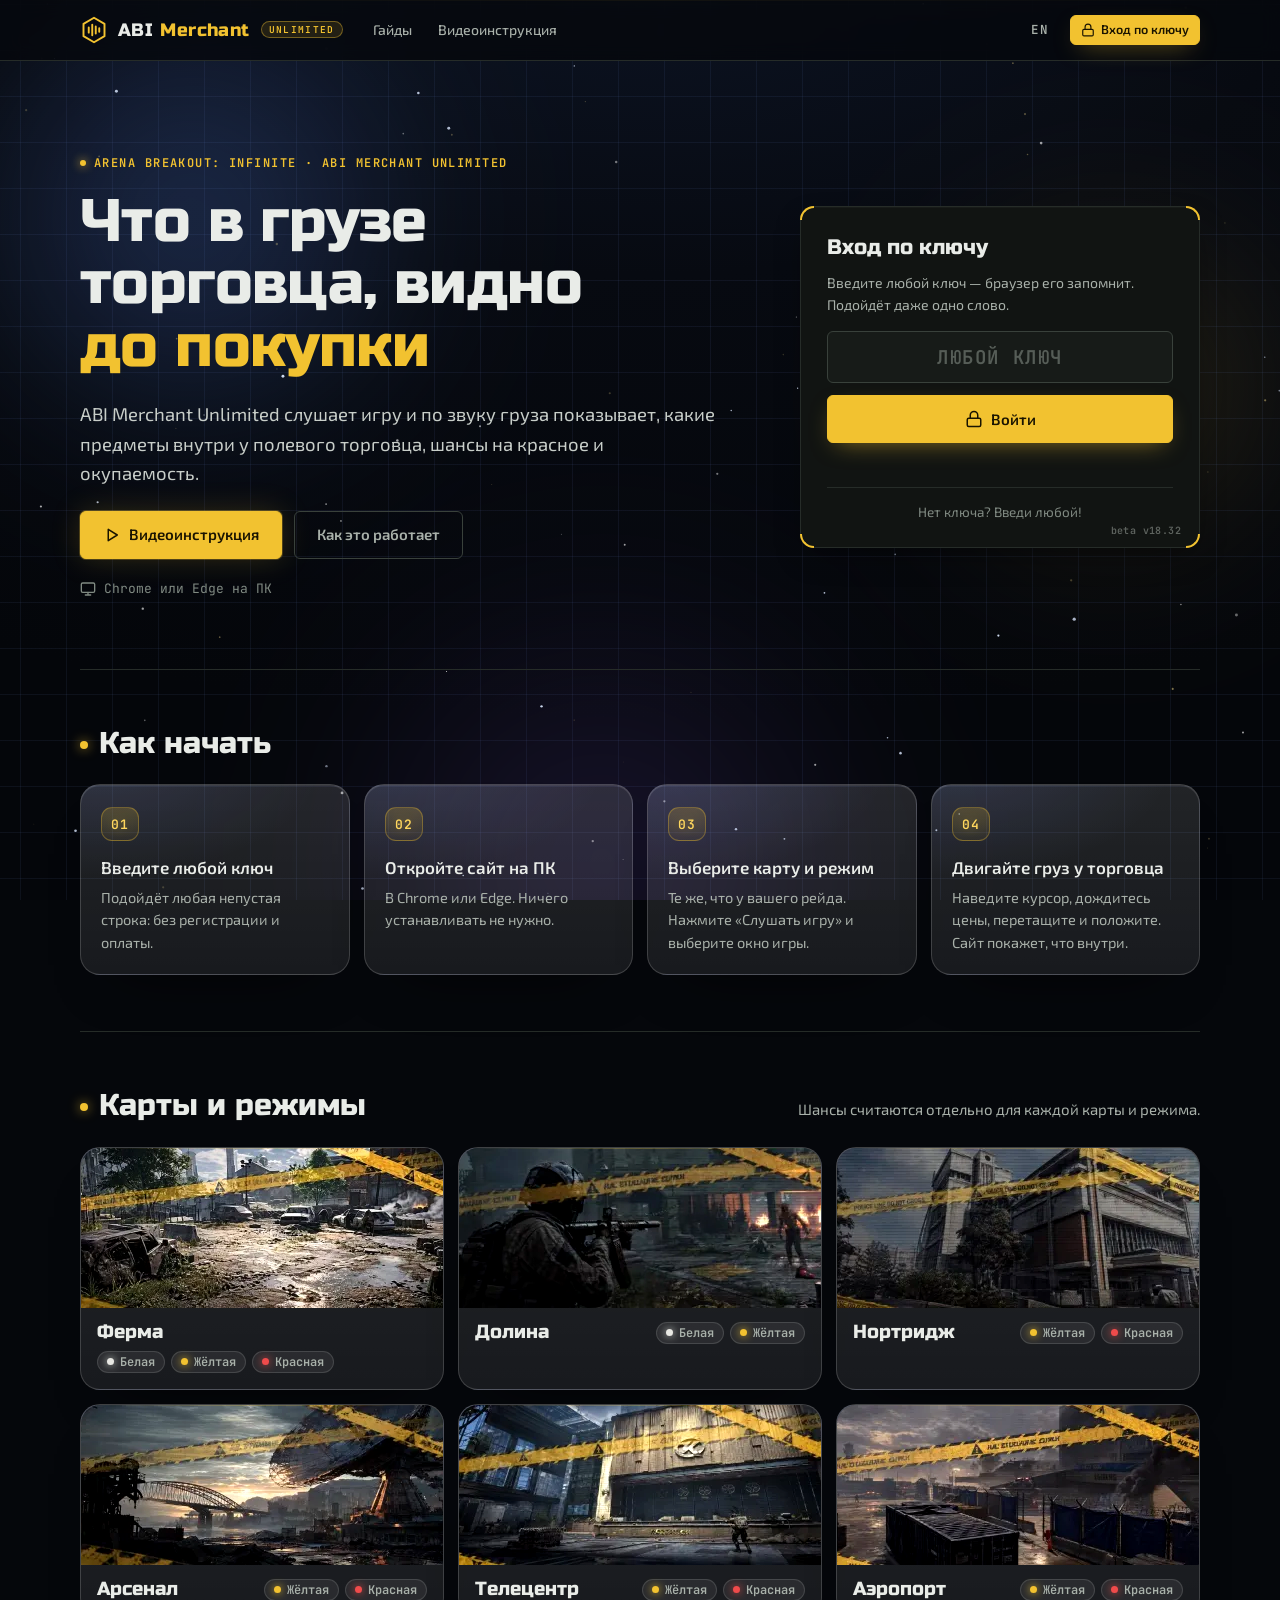
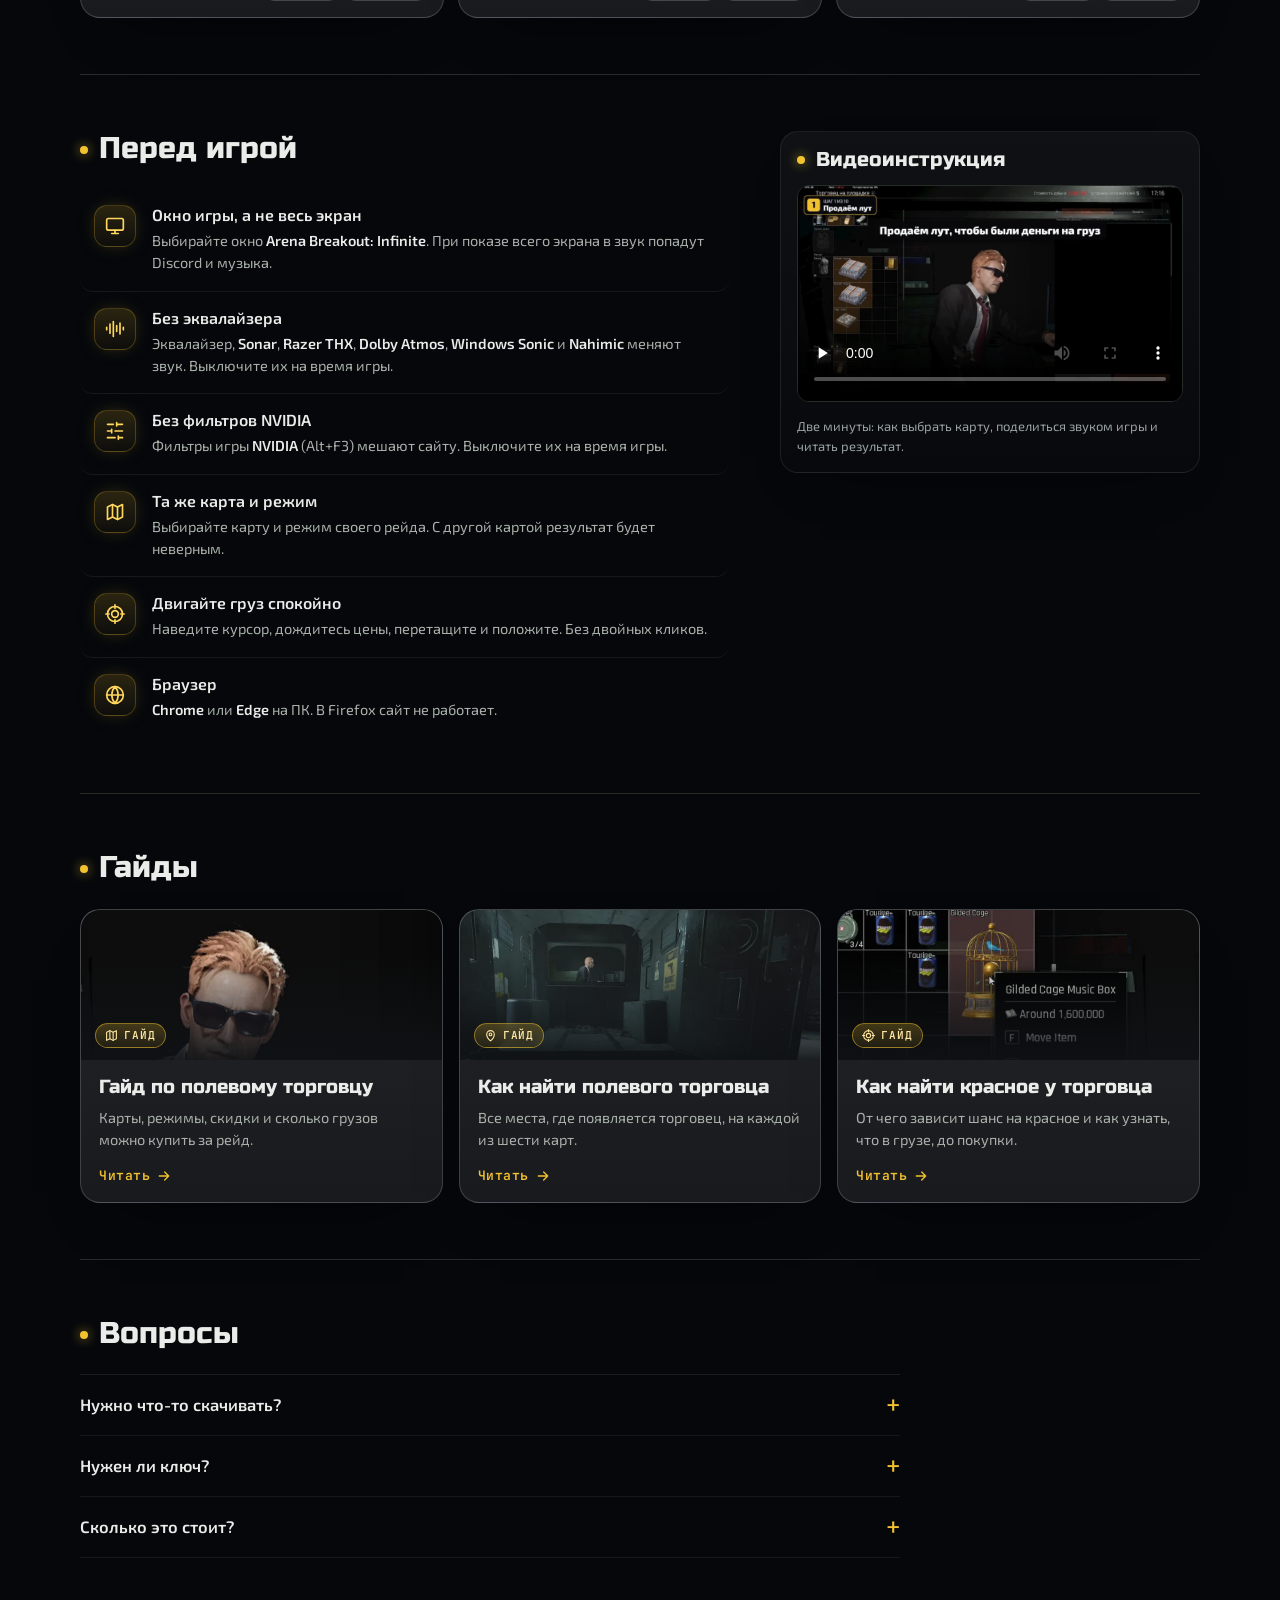
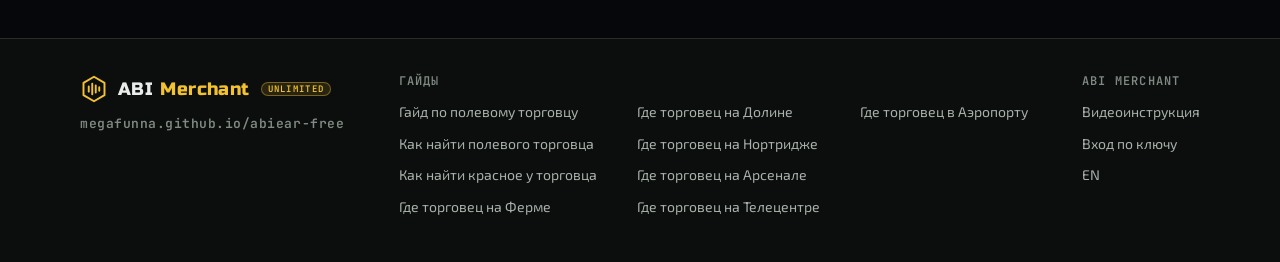
==== gate.html @ 0d766bd3 "v18.32 — превью ссылки для Discord, Телеграма и ВКонтакте Раньше при отправке ссылки мессенджеры пок" ====
<!doctype html>
<html lang="ru" translate="no">
<head>
  <meta charset="utf-8">
  <meta name="viewport" content="width=device-width, initial-scale=1">
  <meta name="robots" content="noindex, nofollow">
  <title data-en="ABI Trader: what's in the Field Merchant cargo | ABI Merchant Unlimited">Торговец ABI: что в грузе Field Merchant | ABI Merchant Unlimited</title>
  <meta name="description" content="ABI Merchant Unlimited слушает игру и по звуку груза показывает, какие предметы внутри у полевого торговца в Arena Breakout: Infinite. Работает в браузере, ключ любой.">
  <meta property="og:type" content="website">
  <meta property="og:site_name" content="ABI Merchant UNLIMITED">
  <meta property="og:locale" content="ru_RU">
  <meta property="og:url" content="https://megafunna.github.io/abiear-free/gate.html">
  <meta property="og:title" content="Торговец ABI: что в грузе Field Merchant | ABI Merchant UNLIMITED">
  <meta property="og:description" content="ABI Merchant UNLIMITED слушает игру и по звуку груза показывает, какие предметы внутри у полевого торговца в Arena Breakout: Infinite. Работает в браузере, ключ любой.">
  <meta property="og:image" content="https://megafunna.github.io/abiear-free/og/og-main.png">
  <meta property="og:image:width" content="1200">
  <meta property="og:image:height" content="630">
  <meta property="og:image:alt" content="Торговец ABI: что в грузе Field Merchant | ABI Merchant UNLIMITED">
  <meta name="twitter:card" content="summary_large_image">
  <meta name="twitter:title" content="Торговец ABI: что в грузе Field Merchant | ABI Merchant UNLIMITED">
  <meta name="twitter:description" content="ABI Merchant UNLIMITED слушает игру и по звуку груза показывает, какие предметы внутри у полевого торговца в Arena Breakout: Infinite. Работает в браузере, ключ любой.">
  <meta name="twitter:image" content="https://megafunna.github.io/abiear-free/og/og-main.png">
  <meta name="theme-color" content="#0b0d0c">
  <link rel="icon" href="data:image/svg+xml,%3Csvg xmlns='http://www.w3.org/2000/svg' viewBox='0 0 32 32'%3E%3Cpath d='M16 2 28 9v14l-12 7-12-7V9z' fill='%230b0d0c' stroke='%23f2c230' stroke-width='2.5'/%3E%3Cpath d='M10 13v6M14 10v12M18 12v8M22 14v4' stroke='%23f2c230' stroke-width='2.5' stroke-linecap='round'/%3E%3C/svg%3E">
  <link rel="stylesheet" href="fonts/fonts.css">
  <link rel="stylesheet" href="css/style.css">
  <link rel="stylesheet" href="css/site.css">
  <link rel="stylesheet" href="css/gate.css">
  <script src="js/lang.js"></script>
</head>
<body class="site s-home space">
<div class="space-bg" aria-hidden="true">
  <span class="space-neb n1"></span><span class="space-neb n2"></span><span class="space-neb n3"></span>
  <span class="space-grid"></span>
  <canvas class="space-stars"></canvas>
</div>
<header class="s-nav"><div class="s-nav-in">
  <a class="brand" href="gate.html"><svg class="brand-mark" viewBox="0 0 32 32" aria-hidden="true"><path d="M16 2 28 9v14l-12 7-12-7V9z" fill="none" stroke="currentColor" stroke-width="2.2" stroke-linejoin="round"/><path d="M10 13v6M14 10v12M18 12v8M22 14v4" stroke="currentColor" stroke-width="2.2" stroke-linecap="round"/></svg><span class="brand-name">ABI <b>Merchant</b> <span class="brand-suffix">Unlimited</span></span></a>
  <nav class="s-links" aria-label="Гайды" data-en-aria-label="Guides">
    <a href="pages/gajd-po-torgovcu.html" data-en="Guides" data-en="Guides">Гайды</a>
    <a href="#" data-guide data-en="Video guide">Видеоинструкция</a>
  </nav>
  <button class="s-lang" type="button" data-lang-switch>EN</button>
  <a class="btn small primary s-signin" href="#signin"><svg class="i" viewBox="0 0 24 24" aria-hidden="true"><rect width="18" height="11" x="3" y="11" rx="2"/><path d="M7 11V7a5 5 0 0 1 10 0v4"/></svg><span data-en="Sign in with key">Вход по ключу</span></a>
</div></header>
<main class="s-main">
<section class="s-hero">
  <div class="s-hero-copy">
    <span class="eyebrow"><span class="dot"></span>Arena Breakout: Infinite · ABI Merchant Unlimited</span>
    <h1 data-en="What's in the merchant cargo — visible before you buy">Что в грузе торговца, видно <em>до покупки</em></h1>
    <p class="s-lead" data-en="ABI Merchant Unlimited listens to the game and, from the cargo sound, shows which items are inside the Field Merchant's bag, red odds and payback.">ABI Merchant Unlimited слушает игру и по звуку груза показывает, какие предметы внутри у полевого торговца, шансы на красное и окупаемость.</p>
    <div class="s-cta">
      <button class="btn primary lg" type="button" data-guide>
        <svg class="i" viewBox="0 0 24 24" aria-hidden="true"><path d="M7 4.5v15l12-7.5z"/></svg>
        <span data-en="Video guide">Видеоинструкция</span>
      </button>
      <a class="btn ghost lg" href="#steps" data-en="How it works">Как это работает</a>
    </div>
    <p class="s-note" data-en="Chrome or Edge on PC"><svg class="i" viewBox="0 0 24 24" aria-hidden="true"><rect x="2" y="3" width="20" height="14" rx="2"/><path d="M8 21h8M12 17v4"/></svg>Chrome или Edge на ПК</p>
  </div>
  <div class="s-key" id="signin">
  <span class="corner tl"></span><span class="corner tr"></span><span class="corner bl"></span><span class="corner br"></span>
  <h2 id="title" data-en="Sign in with key">Вход по ключу</h2>
  <p class="hint" id="lead" data-en="Enter any key — the browser will remember it. Any word works.">Введите любой ключ — браузер его запомнит. Подойдёт даже одно слово.</p>
  <form id="form" autocomplete="off" novalidate>
    <label class="sr-only" for="key" data-en="Key">Ключ</label>
    <input id="key" class="gate-input" name="key" inputmode="text" spellcheck="false" autocapitalize="characters" placeholder="Любой ключ" maxlength="24">
    <button class="btn primary lg wide" id="submit" type="submit"><svg class="i" viewBox="0 0 24 24" aria-hidden="true"><rect width="18" height="11" x="3" y="11" rx="2"/><path d="M7 11V7a5 5 0 0 1 10 0v4"/></svg><span data-en="Sign in">Войти</span></button>
    <p class="gate-msg" id="msg" role="alert" aria-live="assertive"></p>
  </form>
  <div class="s-key-buy" id="buy"><span data-en="No key? Just enter any!">Нет ключа? Введи любой!</span></div>
  <button class="gate-switch" id="logout" type="button" hidden data-en="Use another key">Войти с другим ключом</button>
  <p class="gate-ver" id="ver"></p>
</div>
</section>

<section class="s-sec" aria-labelledby="steps">
  <h2 class="s-h2" id="steps" data-en="Getting started">Как начать</h2>
  <ol class="s-steps"><li><span class="s-num">01</span><h3 data-en="Enter any key">Введите любой ключ</h3><p data-en="Any non-empty string works — no sign-up and no payment.">Подойдёт любая непустая строка: без регистрации и оплаты.</p></li><li><span class="s-num">02</span><h3 data-en="Open the site on a PC">Откройте сайт на ПК</h3><p data-en="In Chrome or Edge. Nothing to install.">В Chrome или Edge. Ничего устанавливать не нужно.</p></li><li><span class="s-num">03</span><h3 data-en="Pick the map and mode">Выберите карту и режим</h3><p data-en="Same as your raid. Press “Listen to the game” and pick the game window.">Те же, что у вашего рейда. Нажмите «Слушать игру» и выберите окно игры.</p></li><li><span class="s-num">04</span><h3 data-en="Drag the merchant's cargo">Двигайте груз у торговца</h3><p data-en="Hover the cursor, wait for the price, drag and drop. The site shows what's inside.">Наведите курсор, дождитесь цены, перетащите и положите. Сайт покажет, что внутри.</p></li></ol>
</section>

<section class="s-sec" aria-labelledby="maps">
  <div class="s-sec-head"><h2 class="s-h2" id="maps" data-en="Maps and modes">Карты и режимы</h2><p data-en="Odds are computed per map and mode.">Шансы считаются отдельно для каждой карты и режима.</p></div>
  <ul class="s-maps"><li><a class="s-map" href="pages/torgovec/farm.html"><img src="img/maps/farm-lockdown-sm.webp" alt="" loading="lazy" width="480" height="160">
      <span class="s-map-body"><span class="s-map-name" data-en="Farm">Ферма</span><ul class="s-modes"><li class="m-white" data-en="White">Белая</li><li class="m-yellow" data-en="Yellow">Жёлтая</li><li class="m-red" data-en="Red">Красная</li></ul></span>
      </a></li><li><a class="s-map" href="pages/torgovec/valley.html"><img src="img/maps/valley-lockdown-sm.webp" alt="" loading="lazy" width="480" height="160">
      <span class="s-map-body"><span class="s-map-name" data-en="Valley">Долина</span><ul class="s-modes"><li class="m-white" data-en="White">Белая</li><li class="m-yellow" data-en="Yellow">Жёлтая</li></ul></span>
      </a></li><li><a class="s-map" href="pages/torgovec/northridge.html"><img src="img/maps/northridge-lockdown-sm.webp" alt="" loading="lazy" width="480" height="160">
      <span class="s-map-body"><span class="s-map-name" data-en="Northridge">Нортридж</span><ul class="s-modes"><li class="m-yellow" data-en="Yellow">Жёлтая</li><li class="m-red" data-en="Red">Красная</li></ul></span>
      </a></li><li><a class="s-map" href="pages/torgovec/armory.html"><img src="img/maps/armory-lockdown-sm.webp" alt="" loading="lazy" width="480" height="160">
      <span class="s-map-body"><span class="s-map-name" data-en="Armory">Арсенал</span><ul class="s-modes"><li class="m-yellow" data-en="Yellow">Жёлтая</li><li class="m-red" data-en="Red">Красная</li></ul></span>
      </a></li><li><a class="s-map" href="pages/torgovec/tvstation.html"><img src="img/maps/tvstation-lockdown-sm.webp" alt="" loading="lazy" width="480" height="160">
      <span class="s-map-body"><span class="s-map-name" data-en="TV Station">Телецентр</span><ul class="s-modes"><li class="m-yellow" data-en="Yellow">Жёлтая</li><li class="m-red" data-en="Red">Красная</li></ul></span>
      </a></li><li><a class="s-map" href="pages/torgovec/airport.html"><img src="img/maps/airport-lockdown-sm.webp" alt="" loading="lazy" width="480" height="160">
      <span class="s-map-body"><span class="s-map-name" data-en="Airport">Аэропорт</span><ul class="s-modes"><li class="m-yellow" data-en="Yellow">Жёлтая</li><li class="m-red" data-en="Red">Красная</li></ul></span>
      </a></li></ul>
</section>

<section class="s-sec s-split">
  <div>
    <h2 class="s-h2" data-en="Before you play">Перед игрой</h2>
    <ul class="s-tips"><li><span class="s-tip-ic"><svg class="i" viewBox="0 0 24 24" aria-hidden="true"><rect x="2" y="3" width="20" height="14" rx="2"/><path d="M8 21h8M12 17v4"/></svg></span><div><h3 data-en="Game window, not the whole screen">Окно игры, а не весь экран</h3><p data-en="Pick the Arena Breakout: Infinite window. Sharing the whole screen pulls Discord and music into the sound.">Выбирайте окно <b>Arena Breakout: Infinite</b>. При показе всего экрана в звук попадут Discord и музыка.</p></div></li><li><span class="s-tip-ic"><svg class="i" viewBox="0 0 24 24" aria-hidden="true"><path d="M2 10v3M6 6v11M10 3v18M14 8v7M18 5v13M22 10v3"/></svg></span><div><h3 data-en="No equalizer">Без эквалайзера</h3><p data-en="An equalizer, Sonar, Razer THX, Dolby Atmos, Windows Sonic or Nahimic changes the sound. Turn them off while playing.">Эквалайзер, <b>Sonar</b>, <b>Razer THX</b>, <b>Dolby Atmos</b>, <b>Windows Sonic</b> и <b>Nahimic</b> меняют звук. Выключите их на время игры.</p></div></li><li><span class="s-tip-ic"><svg class="i" viewBox="0 0 24 24" aria-hidden="true"><path d="M21 4h-7M10 4H3M21 12h-9M8 12H3M21 20h-5M12 20H3M14 2v4M8 10v4M16 18v4"/></svg></span><div><h3 data-en="No NVIDIA filters">Без фильтров NVIDIA</h3><p data-en="In-game NVIDIA filters (Alt+F3) break the recognition. Turn them off while playing.">Фильтры игры <b>NVIDIA</b> (Alt+F3) мешают сайту. Выключите их на время игры.</p></div></li><li><span class="s-tip-ic"><svg class="i" viewBox="0 0 24 24" aria-hidden="true"><path d="M9 3 3 6v15l6-3 6 3 6-3V3l-6 3z"/><path d="M9 3v15M15 6v15"/></svg></span><div><h3 data-en="Same map and mode">Та же карта и режим</h3><p data-en="Pick the map and mode of your raid. A different map gives a wrong result.">Выбирайте карту и режим своего рейда. С другой картой результат будет неверным.</p></div></li><li><span class="s-tip-ic"><svg class="i" viewBox="0 0 24 24" aria-hidden="true"><circle cx="12" cy="12" r="9"/><circle cx="12" cy="12" r="4"/><path d="M12 1v4M12 19v4M1 12h4M19 12h4"/></svg></span><div><h3 data-en="Drag the cargo calmly">Двигайте груз спокойно</h3><p data-en="Hover the cursor, wait for the price, then drag and drop. No double clicks.">Наведите курсор, дождитесь цены, перетащите и положите. Без двойных кликов.</p></div></li><li><span class="s-tip-ic"><svg class="i" viewBox="0 0 24 24" aria-hidden="true"><circle cx="12" cy="12" r="10"/><path d="M2 12h20M12 2a15 15 0 0 1 0 20M12 2a15 15 0 0 0 0 20"/></svg></span><div><h3 data-en="Browser">Браузер</h3><p data-en="Chrome or Edge on a PC. Firefox is not supported."><b>Chrome</b> или <b>Edge</b> на ПК. В Firefox сайт не работает.</p></div></li></ul>
  </div>
  <section class="s-finds" aria-label="Видеоинструкция">
    <h2 class="s-h2" data-en="Video guide">Видеоинструкция</h2>
    <video class="guide-video" controls playsinline preload="none" poster="video/poster-ru.jpg"
           data-src-ru="video/instruction-ru.mp4" data-src-en="video/instruction-en.mp4"></video>
    <p class="s-finds-note" data-en="Two minutes: how to pick the map, share the game sound and read the result.">
      Две минуты: как выбрать карту, поделиться звуком игры и читать результат.</p>
  </section>
</section>

<section class="s-sec" aria-labelledby="guides">
  <h2 class="s-h2" id="guides" data-en="Guides">Гайды</h2>
  <ul class="s-cards"><li><a href="pages/gajd-po-torgovcu.html">
    <span class="s-card-img"><img src="img/site/covers/hub.webp" alt="" loading="lazy" width="960" height="400"><span class="s-card-tag" data-en="Guide"><svg class="i" viewBox="0 0 24 24" aria-hidden="true"><path d="M9 3 3 6v15l6-3 6 3 6-3V3l-6 3z"/><path d="M9 3v15M15 6v15"/></svg>Гайд</span></span>
    <div class="s-card-body"><h3 data-en="Field Merchant guide">Гайд по полевому торговцу</h3><p data-en="Maps, modes, discounts and how many cargos you can buy per raid.">Карты, режимы, скидки и сколько грузов можно купить за рейд.</p><span class="s-card-more" data-en="Read">Читать<svg class="i" viewBox="0 0 24 24" aria-hidden="true"><path d="M5 12h14M13 6l6 6-6 6"/></svg></span></div>
  </a></li><li><a href="pages/kak-najti-torgovca.html">
    <span class="s-card-img"><img src="img/site/covers/find.webp" alt="" loading="lazy" width="960" height="400"><span class="s-card-tag" data-en="Guide"><svg class="i" viewBox="0 0 24 24" aria-hidden="true"><path d="M12 22s7-6.2 7-12a7 7 0 0 0-14 0c0 5.8 7 12 7 12z"/><circle cx="12" cy="10" r="2.5"/></svg>Гайд</span></span>
    <div class="s-card-body"><h3 data-en="How to find the Field Merchant">Как найти полевого торговца</h3><p data-en="Every spawn spot of the merchant on all six maps.">Все места, где появляется торговец, на каждой из шести карт.</p><span class="s-card-more" data-en="Read">Читать<svg class="i" viewBox="0 0 24 24" aria-hidden="true"><path d="M5 12h14M13 6l6 6-6 6"/></svg></span></div>
  </a></li><li><a href="pages/krasnoe-u-torgovca.html">
    <span class="s-card-img"><img src="img/site/covers/red.webp" alt="" loading="lazy" width="960" height="400"><span class="s-card-tag" data-en="Guide"><svg class="i" viewBox="0 0 24 24" aria-hidden="true"><circle cx="12" cy="12" r="9"/><circle cx="12" cy="12" r="4"/><path d="M12 1v4M12 19v4M1 12h4M19 12h4"/></svg>Гайд</span></span>
    <div class="s-card-body"><h3 data-en="How to get red items from the merchant">Как найти красное у торговца</h3><p data-en="What drives the red chance and how to know what's inside before buying.">От чего зависит шанс на красное и как узнать, что в грузе, до покупки.</p><span class="s-card-more" data-en="Read">Читать<svg class="i" viewBox="0 0 24 24" aria-hidden="true"><path d="M5 12h14M13 6l6 6-6 6"/></svg></span></div>
  </a></li></ul>
</section>

<section class="s-sec" aria-labelledby="faq">
  <h2 class="s-h2" id="faq" data-en="FAQ">Вопросы</h2>
  <div class="s-faq"><details><summary data-en="Anything to download?">Нужно что-то скачивать?</summary><p data-en="No. It runs in Chrome or Edge on a PC. Firefox is not supported.">Нет. Сайт работает в браузере Chrome или Edge на ПК. В Firefox не работает.</p></details><details><summary data-en="Do I need a key?">Нужен ли ключ?</summary><p data-en="No. Any non-empty string works — type anything and sign in.">Нет. Подойдёт любая непустая строка — введите что угодно и работайте.</p></details><details><summary data-en="How much does it cost?">Сколько это стоит?</summary><p data-en="Nothing. Everything is computed in your browser — no server, no payment.">Нисколько. Всё считается в вашем браузере: без сервера и без оплаты.</p></details></div>
</section>
</main>
<footer class="s-foot"><div class="s-foot-in">
  <div class="s-foot-brand"><a class="brand" href="gate.html"><svg class="brand-mark" viewBox="0 0 32 32" aria-hidden="true"><path d="M16 2 28 9v14l-12 7-12-7V9z" fill="none" stroke="currentColor" stroke-width="2.2" stroke-linejoin="round"/><path d="M10 13v6M14 10v12M18 12v8M22 14v4" stroke="currentColor" stroke-width="2.2" stroke-linecap="round"/></svg><span class="brand-name">ABI <b>Merchant</b> <span class="brand-suffix">Unlimited</span></span></a><p class="s-foot-domain">megafunna.github.io/abiear-free</p></div>
  <nav class="s-foot-col" aria-label="Гайды"><h2 data-en="Guides">Гайды</h2><div class="s-foot-guides"><a href="pages/gajd-po-torgovcu.html" data-en="Field Merchant guide">Гайд по полевому торговцу</a><a href="pages/kak-najti-torgovca.html" data-en="How to find the Field Merchant">Как найти полевого торговца</a><a href="pages/krasnoe-u-torgovca.html" data-en="How to get red items from the merchant">Как найти красное у торговца</a><a href="pages/torgovec/farm.html" data-en="Field Merchant on Farm">Где торговец на Ферме</a><a href="pages/torgovec/valley.html" data-en="Field Merchant on Valley">Где торговец на Долине</a><a href="pages/torgovec/northridge.html" data-en="Field Merchant on Northridge">Где торговец на Нортридже</a><a href="pages/torgovec/armory.html" data-en="Field Merchant on Armory">Где торговец на Арсенале</a><a href="pages/torgovec/tvstation.html" data-en="Field Merchant at TV Station">Где торговец на Телецентре</a><a href="pages/torgovec/airport.html" data-en="Field Merchant at Airport">Где торговец в Аэропорту</a></div></nav>
  <nav class="s-foot-col" aria-label="ABI Merchant Unlimited"><h2>ABI Merchant</h2>
    <a href="#" data-guide data-en="Video guide">Видеоинструкция</a>
    <a href="#signin" data-en="Sign in with key">Вход по ключу</a>
    <a href="#" data-lang-switch>English</a>
  </nav>
</div></footer>
<script src="js/static-data.js"></script>
  <script src="js/static-boot.js"></script>
  <script src="js/gate-app.js"></script>
<script src="js/guide.js"></script>
<script>
  // космический фон: звёзды на канвасе. Тихий режим — если в системе включено
  // «уменьшить движение», рисуем один статичный кадр и не крутим анимацию.
  (() => {
    const cv = document.querySelector(".space-stars");
    if (!cv) return;
    const ctx = cv.getContext("2d");
    const reduce = matchMedia("(prefers-reduced-motion: reduce)").matches;
    const DPR = Math.min(devicePixelRatio || 1, 2);
    let w = 0, h = 0, stars = [], raf = 0;

    function resize() {
      w = cv.clientWidth; h = cv.clientHeight;
      cv.width = Math.round(w * DPR); cv.height = Math.round(h * DPR);
      ctx.setTransform(DPR, 0, 0, DPR, 0, 0);
      const n = Math.min(150, Math.round((w * h) / 11000));
      stars = Array.from({ length: n }, () => ({
        x: Math.random() * w,
        y: Math.random() * h,
        z: 0.25 + Math.random() * 0.75,          // глубина: размер, яркость и скорость
        r: 0.4 + Math.random() * 1.1,
        p: Math.random() * 6.283,                // фаза мерцания
        s: 0.3 + Math.random() * 0.9             // своя скорость мерцания
      }));
      if (reduce) draw(0);
    }

    function draw(t) {
      ctx.clearRect(0, 0, w, h);
      for (const st of stars) {
        const y = reduce ? st.y : (st.y + t * 0.004 * st.z) % (h + 4);
        const a = reduce ? 0.7 * st.z
                         : (0.35 + 0.65 * Math.abs(Math.sin(t * 0.0009 * st.s + st.p))) * st.z;
        ctx.globalAlpha = Math.min(1, a);
        ctx.fillStyle = st.z > 0.78 ? "#dbe8ff" : (st.z > 0.55 ? "#ffffff" : "#f2d98a");
        ctx.beginPath();
        ctx.arc(st.x, y, st.r * (0.6 + st.z * 0.6), 0, 6.2832);
        ctx.fill();
      }
      ctx.globalAlpha = 1;
    }

    function loop(t) { draw(t); raf = requestAnimationFrame(loop); }
    function start() { if (!raf && !reduce) raf = requestAnimationFrame(loop); }
    function stop() { if (raf) { cancelAnimationFrame(raf); raf = 0; } }

    addEventListener("resize", resize, { passive: true });
    addEventListener("orientationchange", resize);
    document.addEventListener("visibilitychange", () => (document.hidden ? stop() : start()));

    resize();
    start();
  })();
</script>
<script>
  // язык ролика в блоке видеоинструкции
  (() => {
    const v = document.querySelector(".guide-video");
    if (!v) return;
    const en = document.documentElement.lang === "en";
    v.src = en ? v.dataset.srcEn : v.dataset.srcRu;
    v.poster = "video/poster-" + (en ? "en" : "ru") + ".jpg";
  })();
</script>
</body>
</html>
---- fonts/fonts.css ----
/* cyrillic-ext */
@font-face {
  font-family: 'Exo 2';
  font-style: normal;
  font-weight: 400;
  font-display: swap;
  src: url(exo-2-400-cyrillic-ext.woff2) format('woff2');
  unicode-range: U+0460-052F, U+1C80-1C8A, U+20B4, U+2DE0-2DFF, U+A640-A69F, U+FE2E-FE2F;
}
/* cyrillic */
@font-face {
  font-family: 'Exo 2';
  font-style: normal;
  font-weight: 400;
  font-display: swap;
  src: url(exo-2-400-cyrillic.woff2) format('woff2');
  unicode-range: U+0301, U+0400-045F, U+0490-0491, U+04B0-04B1, U+2116;
}
/* vietnamese */
@font-face {
  font-family: 'Exo 2';
  font-style: normal;
  font-weight: 400;
  font-display: swap;
  src: url(exo-2-400-vietnamese.woff2) format('woff2');
  unicode-range: U+0102-0103, U+0110-0111, U+0128-0129, U+0168-0169, U+01A0-01A1, U+01AF-01B0, U+0300-0301, U+0303-0304, U+0308-0309, U+0323, U+0329, U+1EA0-1EF9, U+20AB;
}
/* latin-ext */
@font-face {
  font-family: 'Exo 2';
  font-style: normal;
  font-weight: 400;
  font-display: swap;
  src: url(exo-2-400-latin-ext.woff2) format('woff2');
  unicode-range: U+0100-02BA, U+02BD-02C5, U+02C7-02CC, U+02CE-02D7, U+02DD-02FF, U+0304, U+0308, U+0329, U+1D00-1DBF, U+1E00-1E9F, U+1EF2-1EFF, U+2020, U+20A0-20AB, U+20AD-20C4, U+2113, U+2C60-2C7F, U+A720-A7FF;
}
/* latin */
@font-face {
  font-family: 'Exo 2';
  font-style: normal;
  font-weight: 400;
  font-display: swap;
  src: url(exo-2-400-latin.woff2) format('woff2');
  unicode-range: U+0000-00FF, U+0131, U+0152-0153, U+02BB-02BC, U+02C6, U+02DA, U+02DC, U+0304, U+0308, U+0329, U+2000-206F, U+20AC, U+2122, U+2191, U+2193, U+2212, U+2215, U+FEFF, U+FFFD;
}
/* cyrillic-ext */
@font-face {
  font-family: 'Exo 2';
  font-style: normal;
  font-weight: 500;
  font-display: swap;
  src: url(exo-2-400-cyrillic-ext.woff2) format('woff2');
  unicode-range: U+0460-052F, U+1C80-1C8A, U+20B4, U+2DE0-2DFF, U+A640-A69F, U+FE2E-FE2F;
}
/* cyrillic */
@font-face {
  font-family: 'Exo 2';
  font-style: normal;
  font-weight: 500;
  font-display: swap;
  src: url(exo-2-400-cyrillic.woff2) format('woff2');
  unicode-range: U+0301, U+0400-045F, U+0490-0491, U+04B0-04B1, U+2116;
}
/* vietnamese */
@font-face {
  font-family: 'Exo 2';
  font-style: normal;
  font-weight: 500;
  font-display: swap;
  src: url(exo-2-400-vietnamese.woff2) format('woff2');
  unicode-range: U+0102-0103, U+0110-0111, U+0128-0129, U+0168-0169, U+01A0-01A1, U+01AF-01B0, U+0300-0301, U+0303-0304, U+0308-0309, U+0323, U+0329, U+1EA0-1EF9, U+20AB;
}
/* latin-ext */
@font-face {
  font-family: 'Exo 2';
  font-style: normal;
  font-weight: 500;
  font-display: swap;
  src: url(exo-2-400-latin-ext.woff2) format('woff2');
  unicode-range: U+0100-02BA, U+02BD-02C5, U+02C7-02CC, U+02CE-02D7, U+02DD-02FF, U+0304, U+0308, U+0329, U+1D00-1DBF, U+1E00-1E9F, U+1EF2-1EFF, U+2020, U+20A0-20AB, U+20AD-20C4, U+2113, U+2C60-2C7F, U+A720-A7FF;
}
/* latin */
@font-face {
  font-family: 'Exo 2';
  font-style: normal;
  font-weight: 500;
  font-display: swap;
  src: url(exo-2-400-latin.woff2) format('woff2');
  unicode-range: U+0000-00FF, U+0131, U+0152-0153, U+02BB-02BC, U+02C6, U+02DA, U+02DC, U+0304, U+0308, U+0329, U+2000-206F, U+20AC, U+2122, U+2191, U+2193, U+2212, U+2215, U+FEFF, U+FFFD;
}
/* cyrillic-ext */
@font-face {
  font-family: 'Exo 2';
  font-style: normal;
  font-weight: 600;
  font-display: swap;
  src: url(exo-2-400-cyrillic-ext.woff2) format('woff2');
  unicode-range: U+0460-052F, U+1C80-1C8A, U+20B4, U+2DE0-2DFF, U+A640-A69F, U+FE2E-FE2F;
}
/* cyrillic */
@font-face {
  font-family: 'Exo 2';
  font-style: normal;
  font-weight: 600;
  font-display: swap;
  src: url(exo-2-400-cyrillic.woff2) format('woff2');
  unicode-range: U+0301, U+0400-045F, U+0490-0491, U+04B0-04B1, U+2116;
}
/* vietnamese */
@font-face {
  font-family: 'Exo 2';
  font-style: normal;
  font-weight: 600;
  font-display: swap;
  src: url(exo-2-400-vietnamese.woff2) format('woff2');
  unicode-range: U+0102-0103, U+0110-0111, U+0128-0129, U+0168-0169, U+01A0-01A1, U+01AF-01B0, U+0300-0301, U+0303-0304, U+0308-0309, U+0323, U+0329, U+1EA0-1EF9, U+20AB;
}
/* latin-ext */
@font-face {
  font-family: 'Exo 2';
  font-style: normal;
  font-weight: 600;
  font-display: swap;
  src: url(exo-2-400-latin-ext.woff2) format('woff2');
  unicode-range: U+0100-02BA, U+02BD-02C5, U+02C7-02CC, U+02CE-02D7, U+02DD-02FF, U+0304, U+0308, U+0329, U+1D00-1DBF, U+1E00-1E9F, U+1EF2-1EFF, U+2020, U+20A0-20AB, U+20AD-20C4, U+2113, U+2C60-2C7F, U+A720-A7FF;
}
/* latin */
@font-face {
  font-family: 'Exo 2';
  font-style: normal;
  font-weight: 600;
  font-display: swap;
  src: url(exo-2-400-latin.woff2) format('woff2');
  unicode-range: U+0000-00FF, U+0131, U+0152-0153, U+02BB-02BC, U+02C6, U+02DA, U+02DC, U+0304, U+0308, U+0329, U+2000-206F, U+20AC, U+2122, U+2191, U+2193, U+2212, U+2215, U+FEFF, U+FFFD;
}
/* cyrillic-ext */
@font-face {
  font-family: 'Exo 2';
  font-style: normal;
  font-weight: 700;
  font-display: swap;
  src: url(exo-2-400-cyrillic-ext.woff2) format('woff2');
  unicode-range: U+0460-052F, U+1C80-1C8A, U+20B4, U+2DE0-2DFF, U+A640-A69F, U+FE2E-FE2F;
}
/* cyrillic */
@font-face {
  font-family: 'Exo 2';
  font-style: normal;
  font-weight: 700;
  font-display: swap;
  src: url(exo-2-400-cyrillic.woff2) format('woff2');
  unicode-range: U+0301, U+0400-045F, U+0490-0491, U+04B0-04B1, U+2116;
}
/* vietnamese */
@font-face {
  font-family: 'Exo 2';
  font-style: normal;
  font-weight: 700;
  font-display: swap;
  src: url(exo-2-400-vietnamese.woff2) format('woff2');
  unicode-range: U+0102-0103, U+0110-0111, U+0128-0129, U+0168-0169, U+01A0-01A1, U+01AF-01B0, U+0300-0301, U+0303-0304, U+0308-0309, U+0323, U+0329, U+1EA0-1EF9, U+20AB;
}
/* latin-ext */
@font-face {
  font-family: 'Exo 2';
  font-style: normal;
  font-weight: 700;
  font-display: swap;
  src: url(exo-2-400-latin-ext.woff2) format('woff2');
  unicode-range: U+0100-02BA, U+02BD-02C5, U+02C7-02CC, U+02CE-02D7, U+02DD-02FF, U+0304, U+0308, U+0329, U+1D00-1DBF, U+1E00-1E9F, U+1EF2-1EFF, U+2020, U+20A0-20AB, U+20AD-20C4, U+2113, U+2C60-2C7F, U+A720-A7FF;
}
/* latin */
@font-face {
  font-family: 'Exo 2';
  font-style: normal;
  font-weight: 700;
  font-display: swap;
  src: url(exo-2-400-latin.woff2) format('woff2');
  unicode-range: U+0000-00FF, U+0131, U+0152-0153, U+02BB-02BC, U+02C6, U+02DA, U+02DC, U+0304, U+0308, U+0329, U+2000-206F, U+20AC, U+2122, U+2191, U+2193, U+2212, U+2215, U+FEFF, U+FFFD;
}
/* cyrillic-ext */
@font-face {
  font-family: 'JetBrains Mono';
  font-style: normal;
  font-weight: 400;
  font-display: swap;
  src: url(jetbrains-mono-400-cyrillic-ext.woff2) format('woff2');
  unicode-range: U+0460-052F, U+1C80-1C8A, U+20B4, U+2DE0-2DFF, U+A640-A69F, U+FE2E-FE2F;
}
/* cyrillic */
@font-face {
  font-family: 'JetBrains Mono';
  font-style: normal;
  font-weight: 400;
  font-display: swap;
  src: url(jetbrains-mono-400-cyrillic.woff2) format('woff2');
  unicode-range: U+0301, U+0400-045F, U+0490-0491, U+04B0-04B1, U+2116;
}
/* greek */
@font-face {
  font-family: 'JetBrains Mono';
  font-style: normal;
  font-weight: 400;
  font-display: swap;
  src: url(jetbrains-mono-400-greek.woff2) format('woff2');
  unicode-range: U+0370-0377, U+037A-037F, U+0384-038A, U+038C, U+038E-03A1, U+03A3-03FF;
}
/* vietnamese */
@font-face {
  font-family: 'JetBrains Mono';
  font-style: normal;
  font-weight: 400;
  font-display: swap;
  src: url(jetbrains-mono-400-vietnamese.woff2) format('woff2');
  unicode-range: U+0102-0103, U+0110-0111, U+0128-0129, U+0168-0169, U+01A0-01A1, U+01AF-01B0, U+0300-0301, U+0303-0304, U+0308-0309, U+0323, U+0329, U+1EA0-1EF9, U+20AB;
}
/* latin-ext */
@font-face {
  font-family: 'JetBrains Mono';
  font-style: normal;
  font-weight: 400;
  font-display: swap;
  src: url(jetbrains-mono-400-latin-ext.woff2) format('woff2');
  unicode-range: U+0100-02BA, U+02BD-02C5, U+02C7-02CC, U+02CE-02D7, U+02DD-02FF, U+0304, U+0308, U+0329, U+1D00-1DBF, U+1E00-1E9F, U+1EF2-1EFF, U+2020, U+20A0-20AB, U+20AD-20C4, U+2113, U+2C60-2C7F, U+A720-A7FF;
}
/* latin */
@font-face {
  font-family: 'JetBrains Mono';
  font-style: normal;
  font-weight: 400;
  font-display: swap;
  src: url(jetbrains-mono-400-latin.woff2) format('woff2');
  unicode-range: U+0000-00FF, U+0131, U+0152-0153, U+02BB-02BC, U+02C6, U+02DA, U+02DC, U+0304, U+0308, U+0329, U+2000-206F, U+20AC, U+2122, U+2191, U+2193, U+2212, U+2215, U+FEFF, U+FFFD;
}
/* cyrillic-ext */
@font-face {
  font-family: 'JetBrains Mono';
  font-style: normal;
  font-weight: 600;
  font-display: swap;
  src: url(jetbrains-mono-400-cyrillic-ext.woff2) format('woff2');
  unicode-range: U+0460-052F, U+1C80-1C8A, U+20B4, U+2DE0-2DFF, U+A640-A69F, U+FE2E-FE2F;
}
/* cyrillic */
@font-face {
  font-family: 'JetBrains Mono';
  font-style: normal;
  font-weight: 600;
  font-display: swap;
  src: url(jetbrains-mono-400-cyrillic.woff2) format('woff2');
  unicode-range: U+0301, U+0400-045F, U+0490-0491, U+04B0-04B1, U+2116;
}
/* greek */
@font-face {
  font-family: 'JetBrains Mono';
  font-style: normal;
  font-weight: 600;
  font-display: swap;
  src: url(jetbrains-mono-400-greek.woff2) format('woff2');
  unicode-range: U+0370-0377, U+037A-037F, U+0384-038A, U+038C, U+038E-03A1, U+03A3-03FF;
}
/* vietnamese */
@font-face {
  font-family: 'JetBrains Mono';
  font-style: normal;
  font-weight: 600;
  font-display: swap;
  src: url(jetbrains-mono-400-vietnamese.woff2) format('woff2');
  unicode-range: U+0102-0103, U+0110-0111, U+0128-0129, U+0168-0169, U+01A0-01A1, U+01AF-01B0, U+0300-0301, U+0303-0304, U+0308-0309, U+0323, U+0329, U+1EA0-1EF9, U+20AB;
}
/* latin-ext */
@font-face {
  font-family: 'JetBrains Mono';
  font-style: normal;
  font-weight: 600;
  font-display: swap;
  src: url(jetbrains-mono-400-latin-ext.woff2) format('woff2');
  unicode-range: U+0100-02BA, U+02BD-02C5, U+02C7-02CC, U+02CE-02D7, U+02DD-02FF, U+0304, U+0308, U+0329, U+1D00-1DBF, U+1E00-1E9F, U+1EF2-1EFF, U+2020, U+20A0-20AB, U+20AD-20C4, U+2113, U+2C60-2C7F, U+A720-A7FF;
}
/* latin */
@font-face {
  font-family: 'JetBrains Mono';
  font-style: normal;
  font-weight: 600;
  font-display: swap;
  src: url(jetbrains-mono-400-latin.woff2) format('woff2');
  unicode-range: U+0000-00FF, U+0131, U+0152-0153, U+02BB-02BC, U+02C6, U+02DA, U+02DC, U+0304, U+0308, U+0329, U+2000-206F, U+20AC, U+2122, U+2191, U+2193, U+2212, U+2215, U+FEFF, U+FFFD;
}
/* cyrillic */
@font-face {
  font-family: 'Russo One';
  font-style: normal;
  font-weight: 400;
  font-display: swap;
  src: url(russo-one-400-cyrillic.woff2) format('woff2');
  unicode-range: U+0301, U+0400-045F, U+0490-0491, U+04B0-04B1, U+2116;
}
/* latin-ext */
@font-face {
  font-family: 'Russo One';
  font-style: normal;
  font-weight: 400;
  font-display: swap;
  src: url(russo-one-400-latin-ext.woff2) format('woff2');
  unicode-range: U+0100-02BA, U+02BD-02C5, U+02C7-02CC, U+02CE-02D7, U+02DD-02FF, U+0304, U+0308, U+0329, U+1D00-1DBF, U+1E00-1E9F, U+1EF2-1EFF, U+2020, U+20A0-20AB, U+20AD-20C4, U+2113, U+2C60-2C7F, U+A720-A7FF;
}
/* latin */
@font-face {
  font-family: 'Russo One';
  font-style: normal;
  font-weight: 400;
  font-display: swap;
  src: url(russo-one-400-latin.woff2) format('woff2');
  unicode-range: U+0000-00FF, U+0131, U+0152-0153, U+02BB-02BC, U+02C6, U+02DA, U+02DC, U+0304, U+0308, U+0329, U+2000-206F, U+20AC, U+2122, U+2191, U+2193, U+2212, U+2215, U+FEFF, U+FFFD;
}
---- css/style.css ----
/* =========================================================
   ABI Merchant — тактический тёмный интерфейс
   Токены → база → оболочка → приложение → лендинг → мини-окно
   ========================================================= */

:root {
  /* поверхности */
  --bg: #0b0d0c;
  --bg-grid: rgba(242, 194, 48, 0.035);
  --surface: #111412;
  --surface-2: #171b18;
  --surface-3: #1e231f;
  --surface-hover: #242a25;
  --line: #262c28;
  --line-strong: #39413b;

  /* текст */
  --text: #e9ece8;
  --text-read: #c8cec9;
  --text-2: #a9b1aa;
  --text-3: #808a82;

  /* смысловые */
  --accent: #f2c230;
  --accent-2: #ffd75e;
  --accent-ink: #1a1400;
  --accent-soft: rgba(242, 194, 48, 0.12);
  --accent-line: rgba(242, 194, 48, 0.4);
  --good: #5bc77a;
  --good-soft: rgba(91, 199, 122, 0.14);
  --bad: #f05b4f;
  --bad-soft: rgba(240, 91, 79, 0.14);
  --info: #5aa9ff;

  /* типографика */
  --font-display: "Russo One", "Exo 2", system-ui, sans-serif;
  --font-body: "Exo 2", "Segoe UI", system-ui, sans-serif;
  --font-mono: "JetBrains Mono", ui-monospace, "Cascadia Mono", Consolas, monospace;

  /* форма и движение */
  --r-sm: 6px;
  --r: 10px;
  --r-lg: 14px;
  --shadow: 0 1px 0 rgba(255, 255, 255, 0.03) inset, 0 12px 32px -12px rgba(0, 0, 0, 0.6);
  --ease: cubic-bezier(0.2, 0.7, 0.2, 1);
  --t-fast: 140ms;
  --t: 220ms;
  --gutter: clamp(16px, 4vw, 40px);
  /* Ширина контента растёт на широких и растянутых экранах, но не уже 1120 и не шире 1440.
     Тексты лендинга отдельно ограничены по ch/px, поэтому читаемость не страдает. */
  --max: clamp(1120px, 92vw, 1440px);

  color-scheme: dark;
}

/* ---------- база ---------- */
*, *::before, *::after { box-sizing: border-box; }
html { scroll-behavior: smooth; scroll-padding-top: 76px; -webkit-text-size-adjust: 100%; }
body {
  margin: 0;
  min-height: 100vh;
  background:
    radial-gradient(1200px 600px at 80% -10%, rgba(242, 194, 48, 0.07), transparent 60%),
    linear-gradient(var(--bg-grid) 1px, transparent 1px) 0 0 / 40px 40px,
    linear-gradient(90deg, var(--bg-grid) 1px, transparent 1px) 0 0 / 40px 40px,
    var(--bg);
  color: var(--text);
  font: 400 15px/1.55 var(--font-body);
  -webkit-font-smoothing: antialiased;
}
a { color: var(--accent); text-decoration-thickness: 1px; text-underline-offset: 3px; }
a:hover { color: var(--accent-2); }
h1, h2, h3 { margin: 0; line-height: 1.15; }
p { margin: 0; }
img { max-width: 100%; }
button, select, input { font: inherit; color: inherit; }
:focus-visible { outline: 2px solid var(--accent); outline-offset: 2px; border-radius: 4px; }
::selection { background: var(--accent); color: var(--accent-ink); }
[hidden] { display: none !important; }

.i { width: 18px; height: 18px; flex: none; fill: none; stroke: currentColor; stroke-width: 2; stroke-linecap: round; stroke-linejoin: round; }
#i-play path, .i.fill { fill: currentColor; stroke: none; }
.sr-only { position: absolute; width: 1px; height: 1px; padding: 0; margin: -1px; overflow: hidden; clip: rect(0 0 0 0); white-space: nowrap; border: 0; }
.muted { color: var(--text-3); font-weight: 400; }
.hint { font-size: 13px; color: var(--text-3); }
.hint b { color: var(--text-2); font-weight: 600; }
.empty { color: var(--text-2); font-size: 14px; }
.card { background: var(--surface-2); border: 1px solid var(--line); border-radius: var(--r); padding: 20px; }

.skip { position: absolute; left: 12px; top: -48px; z-index: 100; padding: 10px 14px; background: var(--accent); color: var(--accent-ink); border-radius: var(--r-sm); font-weight: 700; }
.skip:focus { top: 12px; }

/* ---------- кнопки и поля ---------- */
.btn {
  display: inline-flex; align-items: center; justify-content: center; gap: 8px;
  min-height: 40px; padding: 8px 14px; border-radius: var(--r-sm);
  background: var(--surface-3); border: 1px solid var(--line-strong); color: var(--text);
  font-weight: 600; font-size: 14px; line-height: 1; white-space: nowrap; cursor: pointer; text-decoration: none;
  transition: background var(--t-fast) var(--ease), border-color var(--t-fast) var(--ease), color var(--t-fast) var(--ease), transform var(--t-fast) var(--ease);
}
.btn:hover { background: var(--surface-hover); border-color: #4a544c; color: var(--text); }
.btn:active { transform: translateY(1px); }
.btn:disabled { opacity: 0.45; cursor: not-allowed; transform: none; }
.btn.primary { background: var(--accent); border-color: var(--accent); color: var(--accent-ink); box-shadow: 0 0 0 0 var(--accent-line), 0 8px 24px -10px rgba(242, 194, 48, 0.6); }
.btn.primary:hover { background: var(--accent-2); border-color: var(--accent-2); color: var(--accent-ink); }
.btn.danger { background: var(--bad); border-color: var(--bad); color: #fff; }
.btn.danger:hover { background: #ff6d61; border-color: #ff6d61; }
.btn.ghost { background: transparent; border-color: var(--line-strong); color: var(--text-2); }
.btn.ghost:hover { color: var(--text); background: var(--surface-2); }
.btn.lg { min-height: 48px; padding: 12px 22px; font-size: 15px; }
.btn.small { min-height: 30px; padding: 5px 10px; font-size: 12.5px; gap: 6px; }
.btn.small .i { width: 14px; height: 14px; }
.btn.wide { width: 100%; }

select {
  appearance: none; min-height: 40px; padding: 8px 34px 8px 12px; border-radius: var(--r-sm);
  background: var(--surface-2) url("data:image/svg+xml,%3Csvg xmlns='http://www.w3.org/2000/svg' viewBox='0 0 24 24' fill='none' stroke='%23a9b1aa' stroke-width='2' stroke-linecap='round'%3E%3Cpath d='m6 9 6 6 6-6'/%3E%3C/svg%3E") no-repeat right 10px center / 16px;
  border: 1px solid var(--line-strong); color: var(--text); cursor: pointer; width: 100%;
  transition: border-color var(--t-fast) var(--ease);
}
select:hover { border-color: #4a544c; }
option { background: var(--surface-2); color: var(--text); }

input[type=range] { width: 100%; height: 24px; accent-color: var(--accent); cursor: pointer; background: transparent; }

.chips { display: flex; flex-wrap: wrap; gap: 6px; }
.chip {
  min-height: 34px; padding: 6px 12px; border-radius: 999px; border: 1px solid var(--line-strong);
  background: var(--surface-2); color: var(--text); cursor: pointer; font-family: var(--font-mono); font-size: 13px; font-weight: 600;
  transition: background var(--t-fast) var(--ease), border-color var(--t-fast) var(--ease);
}
.chip:hover { border-color: var(--accent-line); background: var(--surface-3); }
.chip.on { background: var(--accent); color: var(--accent-ink); border-color: var(--accent); }
.chip.zero { opacity: 0.35; }

.badge { display: inline-flex; align-items: center; gap: 4px; font-size: 12px; font-weight: 600; padding: 3px 9px; border-radius: 999px; background: var(--surface-3); color: var(--text-2); font-family: var(--font-mono); white-space: nowrap; }
.badge.warn, .badge.q-low { background: var(--bad-soft); color: #ffb0a9; }
.badge.q-good { background: var(--good-soft); color: #a6f0bb; }
.badge.q-mid { background: var(--accent-soft); color: #ffe28d; }

.eyebrow { display: inline-flex; align-items: center; gap: 8px; font: 600 12px/1 var(--font-mono); letter-spacing: 0.12em; text-transform: uppercase; color: var(--accent); }
.eyebrow .dot { width: 6px; height: 6px; border-radius: 50%; background: var(--accent); box-shadow: 0 0 10px var(--accent); }

/* ---------- навигация ---------- */
.nav { position: sticky; top: 0; z-index: 20; background: rgba(11, 13, 12, 0.82); backdrop-filter: blur(10px); border-bottom: 1px solid var(--line); }
.nav-inner { max-width: var(--max); margin: 0 auto; padding: 0 var(--gutter); height: 60px; display: flex; align-items: center; gap: 8px; }
.brand { display: inline-flex; align-items: center; gap: 10px; color: var(--text); text-decoration: none; }
.brand:hover { color: var(--text); }
.brand-mark { width: 28px; height: 28px; color: var(--accent); }
.brand-name { font: 400 18px/1 var(--font-display); letter-spacing: 0.02em; }
.brand-name b { color: var(--accent); font-weight: 400; margin-left: 2px; }
.nav-links { display: flex; gap: 4px; margin-left: 8px; }
.nav-links a { color: var(--text-2); text-decoration: none; font-weight: 500; font-size: 14px; padding: 8px 12px; border-radius: var(--r-sm); transition: color var(--t-fast), background var(--t-fast); }
.nav-links a:hover { color: var(--text); background: var(--surface-2); }

/* дискорды тестировщиков — сразу справа от названия */
.nav-testers { display: inline-flex; align-items: center; gap: 6px; margin-left: 14px; margin-right: auto; white-space: nowrap; }
.nav-testers-label { font: 600 10.5px/1 var(--font-mono); letter-spacing: 0.08em; text-transform: uppercase; color: var(--text-2); opacity: 0.75; }
.nav-tester { font: 500 12px/1 var(--font-mono); color: var(--text-2); padding: 5px 8px; border: 1px solid var(--line); border-radius: var(--r-sm); background: var(--surface-2); }
.nav-tester + .nav-tester { margin-left: -2px; }
@media (max-width: 860px) { .nav-testers-label { display: none; } }
@media (max-width: 620px) { .nav-testers { display: none; } }

.nav-lang { font: 600 12.5px/1 var(--font-mono); letter-spacing: 0.04em; }
.nav-guide .i { fill: currentColor; }
.nav-tg .i { fill: currentColor; stroke: none; }

/* видеоинструкция (js/guide.js) */
.map-dialog.guide-dialog { width: min(1040px, calc(100vw - 32px)); padding: 16px; }
.guide-dialog .map-dialog-head { margin-bottom: 12px; }
.guide-dialog video { display: block; width: 100%; aspect-ratio: 16 / 9; background: #000; border-radius: var(--r-sm); }
/* Английская версия: текст подставляет js/i18n.js, до этого страницу не показываем. */
html[data-i18n-pending] body { visibility: hidden; }

.status {
  margin-left: auto; display: inline-flex; align-items: center; gap: 8px; max-width: 46vw;
  font: 500 12.5px/1 var(--font-mono); color: var(--text-2);
  padding: 8px 12px; border: 1px solid var(--line-strong); border-radius: 999px; background: var(--surface);
  white-space: nowrap; overflow: hidden; text-overflow: ellipsis;
}
.status::before { content: ""; width: 8px; height: 8px; flex: none; border-radius: 50%; background: var(--text-3); }
.status.live { color: var(--good); border-color: rgba(91, 199, 122, 0.45); background: rgba(91, 199, 122, 0.06); }
.status.live::before { background: var(--good); box-shadow: 0 0 0 0 rgba(91, 199, 122, 0.6); animation: ping 1.6s var(--ease) infinite; }
@keyframes ping { 70% { box-shadow: 0 0 0 7px rgba(91, 199, 122, 0); } 100% { box-shadow: 0 0 0 0 rgba(91, 199, 122, 0); } }

/* ---------- hero ---------- */
main { max-width: var(--max); margin: 0 auto; padding: 24px var(--gutter) 0; }
.hero { display: grid; grid-template-columns: minmax(0, 1.5fr) minmax(0, 1fr); gap: 48px; align-items: end; padding: 64px 0 40px; }
.hero-copy { display: flex; flex-direction: column; gap: 20px; }
.hero h1 { font: 400 clamp(34px, 5.2vw, 58px)/1.04 var(--font-display); letter-spacing: -0.01em; text-wrap: balance; }
.hero h1 em { font-style: normal; color: var(--accent); }
.lead { font-size: clamp(16px, 1.6vw, 18px); color: var(--text-2); max-width: 58ch; text-wrap: pretty; }
.hero-cta { display: flex; flex-wrap: wrap; gap: 12px; margin-top: 4px; }
.hero-stats { margin: 0; display: grid; grid-template-columns: 1fr 1fr; border: 1px solid var(--line); border-radius: var(--r-lg); overflow: hidden; background: var(--surface); }
.hero-stats > div { padding: 18px 20px; border-right: 1px solid var(--line); border-bottom: 1px solid var(--line); }
.hero-stats > div:nth-child(2n) { border-right: 0; }
.hero-stats > div:nth-child(n+3) { border-bottom: 0; }
.hero-stats dt { font: 600 11px/1.2 var(--font-mono); text-transform: uppercase; letter-spacing: 0.08em; color: var(--text-3); }
.hero-stats dd { margin: 8px 0 0; font: 400 30px/1 var(--font-display); color: var(--text); font-variant-numeric: tabular-nums; }
.hero-stats dd small { font: 500 14px var(--font-body); color: var(--text-3); }

/* ---------- консоль приложения ---------- */
.console {
  position: relative; margin-bottom: 32px;
  background: linear-gradient(180deg, var(--surface-2), var(--surface));
  border: 1px solid var(--line-strong); border-radius: var(--r-lg); box-shadow: var(--shadow);
}
.corner { position: absolute; width: 14px; height: 14px; border: 2px solid var(--accent); pointer-events: none; }
.corner.tl { top: -1px; left: -1px; border-right: 0; border-bottom: 0; border-top-left-radius: var(--r-lg); }
.corner.tr { top: -1px; right: -1px; border-left: 0; border-bottom: 0; border-top-right-radius: var(--r-lg); }
.corner.bl { bottom: -1px; left: -1px; border-right: 0; border-top: 0; border-bottom-left-radius: var(--r-lg); }
.corner.br { bottom: -1px; right: -1px; border-left: 0; border-top: 0; border-bottom-right-radius: var(--r-lg); }

.console-bar { display: flex; align-items: center; justify-content: space-between; gap: 12px; flex-wrap: wrap; padding: 12px 12px 12px 8px; border-bottom: 1px solid var(--line); }
.console-title { display: flex; align-items: center; gap: 10px; padding-left: 8px; font: 400 17px/1.2 var(--font-display); }
.console-title .i { color: var(--accent); }
.tabs { display: flex; gap: 2px; }
.tab {
  display: inline-flex; align-items: center; gap: 8px; min-height: 40px; padding: 8px 14px;
  background: none; border: 0; border-radius: var(--r-sm); color: var(--text-3); font-weight: 600; font-size: 14px; cursor: pointer;
  position: relative; transition: color var(--t-fast), background var(--t-fast);
}
.tab:hover { color: var(--text); background: var(--surface-3); }
.tab[aria-selected="true"] { color: var(--text); }
.tab[aria-selected="true"]::after { content: ""; position: absolute; left: 12px; right: 12px; bottom: -13px; height: 2px; background: var(--accent); border-radius: 2px; }
.tab[aria-selected="true"] .i { color: var(--accent); }
.tab-count { font: 600 11px/1 var(--font-mono); padding: 3px 6px; border-radius: 999px; background: var(--surface-3); color: var(--text-3); }
.console-actions { display: flex; align-items: center; gap: 8px; flex-wrap: wrap; }
.map-btn .map-dot { display: inline-block; width: 9px; height: 9px; margin: 0 4px 0 6px; border-radius: 50%; background: var(--c); vertical-align: 1px; }
.btn:disabled { opacity: 0.45; cursor: not-allowed; box-shadow: none; }

/* ---------- окно выбора карты ---------- */
.map-dialog { width: min(560px, calc(100vw - 32px)); padding: 20px; border: 1px solid var(--line-strong); border-radius: var(--r-lg); background: var(--surface-2); color: var(--text); box-shadow: var(--shadow); }
.map-dialog::backdrop { background: rgba(5, 6, 6, 0.78); backdrop-filter: blur(6px); }
.map-dialog-head { display: flex; align-items: center; gap: 10px; margin-bottom: 16px; }
.map-dialog-head h2 { flex: 1; font: 400 20px/1.2 var(--font-display); }
.map-dialog-head .icon-only { padding: 5px 7px; }
#mapBack .i { transform: rotate(90deg); }
.map-grid, .mode-grid { display: grid; grid-template-columns: repeat(auto-fill, minmax(150px, 1fr)); gap: 10px; }
.map-card, .mode-card { display: flex; flex-direction: column; align-items: flex-start; gap: 8px; padding: 14px; text-align: left; font: inherit; color: var(--text); background: var(--surface); border: 1px solid var(--line); border-radius: var(--r); cursor: pointer; transition: border-color var(--t-fast), background var(--t-fast); }
.map-card:hover, .mode-card:hover { border-color: var(--accent); background: var(--surface-3); }
.map-card.on, .mode-card.on { border-color: var(--accent); }
.map-card b, .mode-card b { font-size: 15px; }
.map-dots { display: flex; gap: 5px; }
.map-dots i { width: 9px; height: 9px; border-radius: 50%; background: var(--c); }
.mode-card { border-left: 4px solid var(--c); }
.mode-swatch { width: 22px; height: 22px; border-radius: 50%; background: var(--c); box-shadow: 0 0 0 3px color-mix(in srgb, var(--c) 25%, transparent); }
.mode-card small { color: var(--text-2); font-size: 12.5px; }
.mode-grid { grid-template-columns: 1fr; }
.mode-card { position: relative; overflow: hidden; }
.mode-card > * { position: relative; }
/* Кадр из игры справа, слева — затемнение под текст. */
.map-card.art, .mode-card.art { background: linear-gradient(90deg, rgba(10, 12, 11, 0.92) 0%, rgba(10, 12, 11, 0.55) 45%, rgba(10, 12, 11, 0.1) 100%), var(--art) center / cover no-repeat; }
.mode-card.art { min-height: 96px; justify-content: center; }
.map-card.art { min-height: 72px; }
.map-card.art:hover, .mode-card.art:hover { background: linear-gradient(90deg, rgba(10, 12, 11, 0.85) 0%, rgba(10, 12, 11, 0.4) 45%, rgba(10, 12, 11, 0) 100%), var(--art) center / cover no-repeat; }
.mode-card.art b, .map-card.art b { font-size: 18px; text-shadow: 0 1px 6px rgba(0, 0, 0, 0.8); }

/* осциллограф */
.scope { position: relative; height: 92px; border-bottom: 1px solid var(--line); background: linear-gradient(180deg, rgba(0, 0, 0, 0.25), rgba(0, 0, 0, 0.05)); overflow: hidden; }
.scope canvas { display: block; width: 100%; height: 100%; }
.scope-legend { position: absolute; top: 8px; right: 12px; display: flex; gap: 14px; font: 500 11px/1 var(--font-mono); color: var(--text-3); }
.scope-legend span { display: inline-flex; align-items: center; gap: 6px; }
.scope-legend i { display: inline-block; width: 12px; height: 2px; border-radius: 1px; }
.lg-level { background: var(--good); }
.lg-thr { background: repeating-linear-gradient(90deg, var(--accent) 0 3px, transparent 3px 5px); }
.lg-hit { background: var(--accent); height: 10px !important; width: 2px !important; }
.wind-bar { display: flex; flex-wrap: wrap; align-items: center; gap: 8px 12px; padding: 8px 12px; border-bottom: 1px solid var(--line); font: 500 12px/1.2 var(--font-mono); }
.wind-label { color: var(--text-3); text-transform: uppercase; letter-spacing: 0.12em; font-size: 11px; }
.wind-modes { display: flex; gap: 4px; }
.wind-modes .chip { min-height: 28px; padding: 4px 10px; font-size: 12px; }
.wind-state { color: var(--text-3); }
.wind-state.active { color: var(--accent); }
.rain-note { display: flex; align-items: center; gap: 10px; padding: 10px 14px; margin-bottom: 10px; border: 1px solid rgba(240, 91, 79, 0.45); border-radius: var(--r); background: rgba(240, 91, 79, 0.12); color: var(--text-2); font: 500 13px/1.3 var(--font-body); }
.rain-note svg { flex: none; width: 22px; height: 22px; color: var(--bad); }
.rain-note b { display: block; color: var(--bad); font: 700 14px/1.2 var(--font-body); }
.mini-map .rain-note { margin-bottom: 0; }
.scope-idle { position: absolute; left: 16px; top: 50%; transform: translateY(-50%); font: 600 12px/1 var(--font-mono); letter-spacing: 0.12em; text-transform: uppercase; color: var(--text-3); }

.panel { padding: 20px; display: flex; flex-direction: column; gap: 16px; animation: fade var(--t) var(--ease); }
@keyframes fade { from { opacity: 0; transform: translateY(4px); } }
.panel-head { display: flex; justify-content: space-between; align-items: flex-start; gap: 16px; flex-wrap: wrap; }
.panel-head h2, .set-card h2 { font: 400 18px/1.2 var(--font-display); display: flex; align-items: center; gap: 10px; }
.panel-head .hint { margin-top: 6px; }
.set-card h2 .i { color: var(--accent); }

/* ---------- «Сейчас» ---------- */
.now-card { display: flex; flex-direction: column; gap: 16px; }
.now-state { display: flex; align-items: center; gap: 12px; flex-wrap: wrap; font: 400 22px/1.2 var(--font-display); }
.now-state small { font: 500 13px var(--font-body); color: var(--text-3); }
.now-state.wait { color: var(--text); }
.now-sound { color: var(--accent); }
.now-label { font: 500 15px var(--font-body); color: var(--text-2); }
.now-state .badge { font-size: 12px; }

.radar { position: relative; width: 14px; height: 14px; flex: none; }
.radar::before, .radar::after { content: ""; position: absolute; inset: 0; border-radius: 50%; background: var(--good); }
.radar::after { animation: radar 1.6s var(--ease) infinite; opacity: 0.6; }
@keyframes radar { to { transform: scale(2.6); opacity: 0; } }

/* шаги: сетка → наведи → перетащи → проверка */
.flow { --fc: var(--accent); --fs: var(--accent-soft); display: flex; flex-direction: column; gap: 12px; padding: 14px 16px; border: 1px solid var(--accent-line); border-radius: var(--r); background: linear-gradient(180deg, var(--fs), transparent 160%); }
.flow.warn { --fc: var(--bad); --fs: rgba(240, 91, 79, 0.12); border-color: rgba(240, 91, 79, 0.45); }
.flow.ok { --fc: var(--good); --fs: rgba(91, 199, 122, 0.12); border-color: rgba(91, 199, 122, 0.45); }
.flow-steps { list-style: none; margin: 0; padding: 0; display: grid; grid-template-columns: repeat(4, minmax(0, 1fr)); gap: 6px; }
.flow-steps li { display: flex; align-items: center; gap: 7px; min-width: 0; padding: 6px 8px; border-radius: 8px; background: var(--surface-2); color: var(--text-3); font: 600 12.5px/1 var(--font-body); transition: background var(--t) var(--ease), color var(--t) var(--ease); }
.flow-steps li span { overflow: hidden; text-overflow: ellipsis; white-space: nowrap; }
.flow-steps b { flex: none; width: 20px; height: 20px; display: grid; place-items: center; border-radius: 50%; border: 1px solid var(--line-strong); font: 700 11px/1 var(--font-mono); }
.flow-steps li.done { color: var(--text-2); }
.flow-steps li.done b { background: var(--good); border-color: var(--good); color: #08140c; }
.flow-steps li.on { background: var(--fs); color: var(--text); box-shadow: inset 0 0 0 1px var(--fc); }
.flow-steps li.on b { background: var(--fc); border-color: var(--fc); color: var(--accent-ink); }
.flow-now { display: flex; align-items: center; gap: 10px; flex-wrap: wrap; }
.flow-text { font: 400 22px/1.2 var(--font-display); color: var(--fc); }
.flow-sub { font: 500 14px var(--font-body); color: var(--text-2); }
.flow-spin { width: 18px; height: 18px; flex: none; border-radius: 50%; border: 2px solid var(--fs); border-top-color: var(--fc); animation: spin 0.8s linear infinite; }
@keyframes spin { to { transform: rotate(360deg); } }
.flow-bar { height: 4px; border-radius: 2px; background: var(--surface-3); overflow: hidden; }
.flow-bar i { display: block; width: 35%; height: 100%; border-radius: 2px; background: var(--fc); animation: flowbar 1.3s var(--ease) infinite; }
@keyframes flowbar { from { transform: translateX(-100%); } to { transform: translateX(290%); } }
@media (prefers-reduced-motion: reduce) { .flow-spin, .flow-bar i { animation: none; } .flow-bar i { width: 100%; opacity: 0.5; } }
@media (max-width: 520px) { .flow-steps li span { display: none; } .flow-steps li { justify-content: center; } }
.flow + .now-state { margin-top: 14px; }
body.mini .flow + .now-state { margin-top: 8px; }
body.mini .flow-steps li span { display: inline; }
body.mini .flow-steps li { justify-content: flex-start; }
body.mini .flow { padding: 10px; gap: 8px; }
body.mini .flow-steps { gap: 4px; }
body.mini .flow-steps li { padding: 4px 5px; font-size: 10.5px; gap: 4px; }
body.mini .flow-steps b { width: 15px; height: 15px; font-size: 9px; }
body.mini .flow-text { font-size: 18px; }
body.mini .flow-sub { font-size: 12.5px; }

/* пустое состояние — до начала прослушивания */
.idle { display: grid; grid-template-columns: minmax(0, 1fr) auto; gap: 24px; align-items: center; padding: 8px 0 4px; }
.idle h3 { font: 400 22px/1.2 var(--font-display); }
.idle p { color: var(--text-2); margin-top: 8px; max-width: 60ch; }
.share-guide { grid-column: 1 / -1; margin: 4px 0 0; display: grid; grid-template-columns: minmax(0, 480px) minmax(0, 1fr); gap: 16px; align-items: center; }
.share-shot { position: relative; border: 1px solid var(--line-strong); border-radius: var(--r); overflow: hidden; }
.share-shot img { display: block; width: 100%; height: auto; }
.share-shot .mark { position: absolute; transform: translate(-50%, -50%); width: 28px; height: 28px; display: grid; place-items: center; border-radius: 50%; background: var(--accent); color: var(--accent-ink); font: 700 14px/1 var(--font-mono); box-shadow: 0 0 0 3px rgba(0, 0, 0, 0.55); }
.idle-steps { list-style: none; margin: 0; padding: 0; display: grid; grid-template-columns: 1fr; gap: 10px; counter-reset: s; }
.idle-steps li { counter-increment: s; padding: 12px 14px; border: 1px solid var(--line); border-radius: var(--r); background: var(--surface); font-size: 13.5px; color: var(--text-2); }
.idle-steps li::before { content: "0" counter(s); display: block; font: 600 11px/1 var(--font-mono); color: var(--accent); margin-bottom: 6px; letter-spacing: 0.08em; }
.waiting { display: flex; flex-direction: column; gap: 6px; padding: 4px 0; }
.waiting p { color: var(--text-3); font-size: 14px; }

/* опросник */
.quiz {
  border: 1px solid var(--accent-line); border-radius: var(--r); padding: 16px; display: flex; flex-direction: column; gap: 14px;
  background: linear-gradient(180deg, var(--accent-soft), transparent 140%); animation: flash 1.2s var(--ease);
}
@keyframes flash { from { box-shadow: 0 0 0 3px var(--accent-line); } }
.quiz-head { display: flex; justify-content: space-between; align-items: center; gap: 12px; }
.quiz-head b { font: 400 16px var(--font-display); }
.quiz-q { display: flex; flex-direction: column; gap: 8px; font: 600 11.5px/1 var(--font-mono); text-transform: uppercase; letter-spacing: 0.08em; color: var(--text-3); }
.quiz-q .chips, .quiz-q .size-row { text-transform: none; letter-spacing: 0; }
.quiz-ocr { display: flex; align-items: center; gap: 8px; font-size: 14px; color: var(--text-2); }
.quiz-ocr .i { flex: none; width: 16px; height: 16px; color: var(--accent); }
.quiz-ocr b { color: var(--text); }
.quiz-ocr .btn { margin-left: auto; }
.quiz-ocr.busy span { animation: ocr-pulse 1.6s ease-in-out infinite; }
@keyframes ocr-pulse { 50% { opacity: 0.45; } }
@media (prefers-reduced-motion: reduce) { .quiz-ocr.busy span { animation: none; } }
.quiz .chip small { color: inherit; opacity: 0.7; font-size: 11px; }

#sizes, .size-row { display: flex; flex-wrap: wrap; gap: 8px; }
.size-btn {
  display: flex; flex-direction: column; align-items: center; justify-content: flex-end; gap: 6px;
  min-width: 64px; min-height: 72px; padding: 8px 10px; border-radius: var(--r-sm); cursor: pointer;
  background: var(--surface-2); border: 1px solid var(--line-strong); color: var(--text-2);
  transition: border-color var(--t-fast), background var(--t-fast);
}
.size-btn:hover { border-color: var(--accent-line); background: var(--surface-3); }
.size-btn small { font: 600 12px/1 var(--font-mono); }
.size-btn.on { border-color: var(--accent); background: var(--accent-soft); color: var(--accent); }
.size-btn.zero { opacity: 0.3; }
.size-icon { display: grid; grid-template-columns: repeat(var(--w), 10px); gap: 2px; }
.size-icon i { width: 10px; height: 10px; background: #5d665f; border-radius: 2px; }
.size-btn.on .size-icon i { background: var(--accent); }

/* сводка */
.summary { display: flex; }
.summary .stat { flex: 1; display: flex; align-items: baseline; gap: 12px; padding: 10px 14px; }
.summary .stat > b, .summary .stat > span { margin: 0; min-width: 0; }
.summary .stat > b { font-size: 18px; }
.summary:empty { display: none; }
.stat { background: var(--surface); border: 1px solid var(--line); border-radius: var(--r); padding: 14px 16px; min-width: 0; }
.stat > span { display: block; font: 600 11px/1.3 var(--font-mono); color: var(--text-3); text-transform: uppercase; letter-spacing: 0.08em; }
.stat > span + b { margin-top: 8px; }
.stat b { display: block; font: 600 22px/1.15 var(--font-mono); font-variant-numeric: tabular-nums; margin-top: 8px; }
.stat b + span { margin-top: 4px; text-transform: none; letter-spacing: 0; font: 500 12.5px/1.3 var(--font-body); white-space: nowrap; overflow: hidden; text-overflow: ellipsis; }
.stat b.good { color: var(--good); }
.stat b.bad { color: var(--bad); }

.filter-note { display: flex; gap: 8px; align-items: center; flex-wrap: wrap; font-size: 13px; color: var(--text-2); padding: 10px 14px; border-radius: var(--r); background: var(--surface); border: 1px dashed var(--line-strong); }

/* ---------- результаты ---------- */
.results { display: flex; flex-direction: column; gap: 10px; }
.results:empty { display: none; }
.category { border: 1px solid var(--line); border-radius: var(--r); overflow: hidden; background: var(--surface); transition: opacity var(--t); }
.category.unlikely { opacity: 0.55; }
.category-head {
  width: 100%; display: grid; grid-template-columns: 18px minmax(0, 1fr) auto 170px; gap: 12px; align-items: center;
  padding: 12px 14px; background: var(--surface-2); border: 0; color: var(--text); cursor: pointer; text-align: left;
  transition: background var(--t-fast);
}
.category-head:hover { background: var(--surface-3); }
.category-arrow { display: grid; place-items: center; color: var(--text-3); transition: transform var(--t) var(--ease); }
.category-arrow .i { width: 18px; height: 18px; }
.category.closed .category-arrow { transform: rotate(-90deg); }
.category-name { font-weight: 700; font-size: 15px; display: flex; align-items: center; gap: 8px; flex-wrap: wrap; min-width: 0; }
.category-name small { display: block; font-size: 11px; font-weight: 400; color: var(--text-3); }
.category-price { padding: 3px 8px; border-radius: 4px; background: var(--accent-soft); color: var(--accent); font: 600 12.5px/1 var(--font-mono); font-variant-numeric: tabular-nums; }
.category-prob { display: flex; flex-direction: column; gap: 5px; }
.category-prob b { text-align: right; font: 600 17px/1 var(--font-mono); font-variant-numeric: tabular-nums; }
.bar { display: block; height: 6px; background: var(--surface-3); border-radius: 3px; overflow: hidden; }
.bar i { display: block; height: 100%; background: var(--accent); border-radius: 3px; transition: width var(--t) var(--ease); }
.category-prob .bar i { background: linear-gradient(90deg, #3d9a5a, var(--good)); }
.category-body { display: flex; flex-direction: column; }
.category.closed .category-body { display: none; }
.category-head.static { cursor: default; grid-template-columns: 1fr auto; }
.category-head.static:hover { background: var(--surface-2); }

.item {
  display: grid; grid-template-columns: 48px minmax(0, 1fr) 120px 150px; gap: 14px; align-items: center;
  padding: 10px 14px; border-top: 1px solid var(--line); position: relative;
  transition: background var(--t-fast);
}
.item::before { content: ""; position: absolute; left: 0; top: 8px; bottom: 8px; width: 3px; border-radius: 0 3px 3px 0; background: var(--rc, var(--line)); }
.item:hover { background: var(--surface-2); }
.item img { width: 48px; height: 48px; object-fit: contain; border-radius: var(--r-sm); background: radial-gradient(circle at 50% 40%, color-mix(in srgb, var(--rc) 22%, #151816), #0e100f); border: 1px solid var(--line); }
.item .name { font-weight: 600; overflow: hidden; text-overflow: ellipsis; white-space: nowrap; }
.item .meta { font-size: 12.5px; color: var(--text-3); margin-top: 2px; }
.item .price { text-align: right; font: 600 14px/1.2 var(--font-mono); font-variant-numeric: tabular-nums; }
.item .price small { display: block; font: 500 11.5px var(--font-body); color: var(--text-3); margin-top: 3px; }
.item .prob { display: flex; flex-direction: column; gap: 5px; }
.item .prob b { font: 600 16px/1 var(--font-mono); text-align: right; font-variant-numeric: tabular-nums; }
.item.unlikely { opacity: 0.5; }

/* ---------- библиотека ---------- */
.selftest:empty { display: none; }
.selftest { font-size: 13.5px; color: var(--text-2); padding: 10px 14px; border-radius: var(--r); background: var(--surface); border: 1px solid var(--line); }
.sounds { display: grid; grid-template-columns: repeat(auto-fill, minmax(220px, 1fr)); gap: 10px; }
.sound {
  border: 1px solid var(--line); background: var(--surface); border-radius: var(--r); padding: 12px; cursor: pointer;
  display: flex; flex-direction: column; gap: 8px; transition: border-color var(--t-fast), background var(--t-fast);
}
.sound:hover { border-color: var(--line-strong); background: var(--surface-2); }
.sound.possible { border-color: rgba(242, 194, 48, 0.25); }
.sound.impossible { opacity: 0.45; }
.sound.selected { border-color: var(--accent); box-shadow: 0 0 0 1px var(--accent) inset; }
.sound-head { display: flex; justify-content: space-between; align-items: baseline; gap: 8px; font-size: 12.5px; }
.sound-head b { font: 600 14px var(--font-mono); color: var(--accent); }
.sound-name { font-size: 14px; font-weight: 600; color: var(--text); overflow: hidden; text-overflow: ellipsis; white-space: nowrap; }
.sound-actions { display: flex; gap: 6px; flex-wrap: wrap; }
.sound-score { height: 4px; background: var(--surface-3); border-radius: 2px; overflow: hidden; }
.sound-score i { display: block; height: 100%; background: var(--good); }

/* ---------- настройки ---------- */
.settings { display: grid; grid-template-columns: repeat(auto-fit, minmax(280px, 1fr)); gap: 12px; }
.set-card { display: flex; flex-direction: column; gap: 14px; padding: 18px; border: 1px solid var(--line); border-radius: var(--r); background: var(--surface); }
.field { display: flex; flex-direction: column; gap: 8px; }
.field label { font-size: 13.5px; font-weight: 600; color: var(--text-2); }
.field output { font: 600 13px var(--font-mono); color: var(--accent); padding: 2px 6px; border-radius: 4px; background: var(--accent-soft); margin: 0 2px; }
.row { display: flex; gap: 8px; }
.row > select { flex: 1; min-width: 0; }
.or { display: flex; align-items: center; gap: 10px; color: var(--text-3); font: 600 11px var(--font-mono); text-transform: uppercase; letter-spacing: 0.1em; }
.or::before, .or::after { content: ""; flex: 1; height: 1px; background: var(--line); }

/* ---------- секции лендинга ---------- */
.section { padding: 0 0 96px; }
.section-head { display: flex; flex-direction: column; gap: 12px; margin-bottom: 32px; }
.section-head h2 { font: 400 clamp(26px, 3.4vw, 38px)/1.1 var(--font-display); text-wrap: balance; }

.steps-grid { list-style: none; margin: 0; padding: 0; display: grid; grid-template-columns: repeat(3, minmax(0, 1fr)); gap: 16px; }
.steps-grid li { padding: 24px; border: 1px solid var(--line); border-radius: var(--r-lg); background: var(--surface); display: flex; flex-direction: column; gap: 10px; position: relative; overflow: hidden; }
.step-n { font: 400 44px/1 var(--font-display); color: transparent; -webkit-text-stroke: 1px var(--accent-line); }
.steps-grid h3, .feature h3, .callout h3 { font-size: 17px; font-weight: 700; }
.steps-grid p, .feature p, .callout p { color: var(--text-2); font-size: 14.5px; }

.features { display: grid; grid-template-columns: repeat(3, minmax(0, 1fr)); gap: 16px; }
.feature { padding: 24px; border: 1px solid var(--line); border-radius: var(--r-lg); background: var(--surface); display: flex; flex-direction: column; gap: 10px; transition: border-color var(--t), transform var(--t) var(--ease); }
.feature:hover { border-color: var(--accent-line); transform: translateY(-2px); }
.feature > .i { width: 40px; height: 40px; padding: 9px; border-radius: var(--r); background: var(--accent-soft); color: var(--accent); margin-bottom: 4px; }

.callout { margin-top: 16px; display: flex; gap: 18px; align-items: flex-start; padding: 24px; border-radius: var(--r-lg); border: 1px solid rgba(91, 199, 122, 0.3); background: linear-gradient(90deg, var(--good-soft), transparent 70%); }
.callout > .i { width: 40px; height: 40px; color: var(--good); }
.callout div { display: flex; flex-direction: column; gap: 6px; }

.faq { display: flex; flex-direction: column; gap: 10px; max-width: 820px; }
.faq details { border: 1px solid var(--line); border-radius: var(--r); background: var(--surface); transition: border-color var(--t); }
.faq details[open] { border-color: var(--line-strong); }
.faq summary { list-style: none; cursor: pointer; display: flex; justify-content: space-between; align-items: center; gap: 16px; padding: 16px 20px; font-weight: 600; font-size: 15.5px; min-height: 52px; }
.faq summary::-webkit-details-marker { display: none; }
.faq summary .i { color: var(--text-3); transition: transform var(--t) var(--ease); }
.faq details[open] summary .i { transform: rotate(180deg); color: var(--accent); }
.faq details p { padding: 0 20px 18px; color: var(--text-2); }

.foot { border-top: 1px solid var(--line); background: rgba(0, 0, 0, 0.25); }
.foot-inner { max-width: var(--max); margin: 0 auto; padding: 32px var(--gutter) 40px; display: flex; flex-direction: column; gap: 12px; font-size: 13.5px; color: var(--text-2); }
.foot .muted { font-size: 12.5px; }

/* ---------- адаптив ---------- */
@media (max-width: 960px) {
  .hero { grid-template-columns: 1fr; gap: 32px; padding-top: 44px; }
  .features { grid-template-columns: repeat(2, minmax(0, 1fr)); }
  .nav-links { display: none; }
  .console-bar { padding: 10px; }
  .console-actions { width: 100%; }
  .map-field { flex: 1; }
  .map-field select { min-width: 0; max-width: none; }
}
@media (max-width: 720px) {
  .steps-grid, .features, .idle-steps { grid-template-columns: 1fr; }
  .idle, .share-guide { grid-template-columns: 1fr; }
  .item { grid-template-columns: 44px minmax(0, 1fr) 84px; gap: 10px; padding: 10px 12px; }
  .item img { width: 44px; height: 44px; }
  .item .price { display: none; }
  .category-head { grid-template-columns: 18px minmax(0, 1fr) 92px; }
  .category-head > span:nth-child(3) { display: none; }
  .scope-legend { display: none; }
  .tabs { width: 100%; }
  .tab { flex: 1; justify-content: center; padding: 8px; }
  .tab[aria-selected="true"]::after { bottom: -11px; }
  .console-actions .btn { flex: 1; }
  .console-actions #pip span { display: none; }
  .console-actions #pip { flex: none; }
  .map-field { flex-basis: 100%; }
  .panel { padding: 16px; }
  .status { max-width: 52vw; }
  .nav-guide span, .nav-tg span { display: none; }
  .hero-stats dd { font-size: 24px; }
  .callout { flex-direction: column; }
}
/* Очень узкие экраны: статистика в один столбец, навигация компактнее. */
@media (max-width: 420px) {
  .hero-stats { grid-template-columns: 1fr; }
  .hero-stats > div { border-right: 0; }
  .hero-stats > div:nth-child(3) { border-bottom: 1px solid var(--line); }
  .nav-inner { gap: 6px; padding: 0 14px; }
  .brand-name { font-size: 16px; }
  .status { max-width: 40vw; }
}

@media (prefers-reduced-motion: reduce) {
  *, *::before, *::after { animation-duration: 0.01ms !important; animation-iteration-count: 1 !important; transition-duration: 0.01ms !important; }
  html { scroll-behavior: auto; }
}

/* ---------- мини-окно поверх игры ---------- */
/* ---------- сетка торговца ---------- */
.grid-card { display: flex; flex-direction: column; gap: 10px; container-type: inline-size; }
.grid-head { display: flex; align-items: center; gap: 10px; flex-wrap: wrap; }
.grid-head h3 { margin: 0; font: 400 15px/1.2 var(--font-display); }
.grid-note { color: var(--text-3); font-size: 12.5px; flex: 1; }
.mgrid { display: grid; grid-template-columns: repeat(9, minmax(0, 1fr)); grid-auto-rows: calc((100cqi - 24px) / 9); gap: 3px; }
/* Клетки квадратные, вся сетка влезает в окно по высоте (150px — шапка сайта, заголовок сетки и отступы).
   --rows ставит renderGrid. Совсем мелкими клетки не делаем: тогда страница прокручивается.
   --gcell зарегистрирована, чтобы 100cqi считались от .panel, а не от самой сетки. */
@property --gcell { syntax: "<length>"; inherits: true; initial-value: 0px; }
.panel:has(> .grid-card) { container-type: inline-size; }
.grid-card { --gcell: max(34px, min(calc((100cqi - 24px) / 9), calc((100dvh - 150px - (var(--rows, 1) - 1) * 3px) / var(--rows, 1)))); }
.grid-card .mgrid { grid-template-columns: repeat(9, var(--gcell)); grid-auto-rows: var(--gcell); justify-content: center; }
/* Широкий экран: сетка справа (до 60% ширины) и не уезжает при прокрутке, звук и предметы слева.
   --grid-h ставит fitMainGrid: высота от места сетки до низа окна, чтобы она была видна вся без прокрутки. */
@media (min-width: 1100px) {
  .panel:has(> .grid-card:not([hidden])) { display: grid; grid-template-columns: minmax(0, 1fr) auto; grid-template-rows: auto 1fr; align-items: start; }
  .panel > .grid-card:not([hidden]) {
    grid-column: 2; grid-row: 1 / span 2; position: sticky; top: 76px;
    --gcell: max(34px, min(calc((60cqi - 24px) / 9), calc((var(--grid-h, calc(100dvh - 150px)) - (var(--rows, 1) - 1) * 3px) / var(--rows, 1))));
  }
  .panel > .grid-card:not([hidden]) ~ .results { grid-column: 1; }
  .panel > .grid-card { width: calc(var(--gcell) * 9 + 24px); }
}
/* Колонка слева может стать узкой: у предметов без колонки цены, шаги в два ряда.
   Контейнер с именем, чтобы правила не задели такие же блоки в мини-окне. */
.now-card, .results { container: side / inline-size; }
@container side (max-width: 480px) {
  .flow-steps { grid-template-columns: repeat(2, minmax(0, 1fr)); }
}
@container side (max-width: 640px) {
  .item { grid-template-columns: 44px minmax(0, 1fr) 84px; gap: 10px; padding: 10px 12px; }
  .item img { width: 44px; height: 44px; }
  .item .price { display: none; }
  .category-head { grid-template-columns: 18px minmax(0, 1fr) 92px; }
  .category-head > span:nth-child(3) { display: none; }
}
.g-empty { border: 1px dashed var(--line); border-radius: 4px; }
.g-cargo {
  position: relative; display: block; min-width: 0; min-height: 0; padding: 0; margin: 0;
  background: var(--surface-2); border: 1px solid var(--line-strong); border-radius: 5px;
  color: var(--text-2); font: inherit; text-align: left; overflow: hidden; cursor: default;
}
.g-cargo.heard { cursor: pointer; }
.g-cargo.heard:hover { border-color: var(--text-3); }
.g-cargo.now { border-color: var(--accent); border-style: dashed; background-color: var(--accent-soft); }
.g-label {
  position: absolute; left: 4px; right: 4px; top: 3px; font-size: clamp(8px, calc(var(--gcell) * 0.13), 12px); line-height: 1.15;
  display: -webkit-box; -webkit-line-clamp: 2; -webkit-box-orient: vertical; overflow: hidden; word-break: break-word;
}
.g-price { position: absolute; left: 4px; bottom: 3px; font: 600 clamp(8px, calc(var(--gcell) * 0.135), 12px)/1 var(--font-mono); color: var(--text); }
.g-size { position: absolute; right: 4px; bottom: 3px; font: 500 clamp(7px, calc(var(--gcell) * 0.12), 11px)/1 var(--font-mono); color: var(--text-3); }
/* Полоса «Окуп NN%» — во всю ширину клетки сверху, поверх иконки. Фона нет: только тень по тексту. */
.g-chance { position: absolute; left: 3px; right: 3px; top: 2px; display: flex; flex-direction: column;
  align-items: flex-start; justify-content: center; line-height: 1.05;
  font: 700 clamp(11px, calc(var(--gcell) * 0.19), 17px)/1.05 var(--font-mono);
  white-space: nowrap; overflow: hidden; padding: 1px 3px;
  text-shadow: 0 0 3px #000, 0 1px 3px rgba(0, 0, 0, 0.95); pointer-events: none; }
/* Услышанные предметы. Место, столбцы, размер ячеек (--cw, --ch) и каждой иконки (--sw, --sh) ставит heardHtml,
   gap — как ICON_GAP там же. Иконка без подложки, прямо на грузе; редкость — полоской снизу, как в инвентаре игры:
   заливка цветом редкости на тёмном фоне грязнит (золото становится бурым). */
/* ряды с переносом: неполный последний ряд — по центру */
.g-heard { position: absolute; display: flex; flex-wrap: wrap; justify-content: center; gap: 2px; pointer-events: none; }
/* снизу 4px (ICON_STRIP в main.js): 2px зазор и полоска редкости, картинка над ней */
.g-ic { position: relative; display: block; overflow: hidden; border-radius: 3px; padding-bottom: 4px; }
.g-ic::after { content: ""; position: absolute; left: 0; right: 0; bottom: 0; height: 2px; background: var(--rc); }
/* Красному предмету полоска не нужна — под иконкой и так «RED NN%» */
.g-ic.nostrip::after { background: transparent; }
.g-ic img { display: block; width: 100%; height: 100%; object-fit: contain; }
/* шанс (или остаток, если влезла одна иконка) — на тёмной плашке, чтобы не спорил с иконкой */
.g-ic b {
  position: absolute; right: 1px; bottom: 5px; padding: 1px 2px; border-radius: 2px;
  background: rgba(8, 10, 12, 0.72); color: var(--text-2);
  font: 600 clamp(8px, calc(min(var(--sw), var(--sh)) * 0.2), 11px)/1 var(--font-mono);
}
.g-more { display: flex; align-items: center; justify-content: center; color: var(--text-2); font: 600 clamp(9px, calc(min(var(--cw), var(--ch)) * 0.36), 13px)/1 var(--font-mono); }
.g-cargo.heard { background: var(--surface-3); }

/* окно поверх игры: сетка с шагами всегда, дебаг под ней; в широком окне рядом */
.mini-wrap { display: flex; flex-direction: column; gap: 10px; min-height: 0; }
.mini-main { display: flex; flex-direction: column; gap: 8px; min-width: 0; }
.mini-map { display: flex; flex-direction: column; gap: 6px; container-type: inline-size; }
.mini-map-head { display: flex; justify-content: space-between; align-items: center; font-size: 11px; color: var(--text-3); text-transform: uppercase; letter-spacing: .04em; }
.mini-legend { display: flex; align-items: center; gap: 4px; padding-right: 2px; text-transform: none; letter-spacing: 0; }
.mini-legend i { width: 8px; height: 8px; border-radius: 2px; margin-left: 6px; background: var(--c); }
/* Клетки квадратные, как в игре. Ширину меряем у прокрутки (без полосы прокрутки), иначе ряды и колонки разъезжаются. */
.mgrid-scroll { overflow-y: auto; scrollbar-width: thin; container-type: inline-size; }
/* --cell ставит fitMiniGrid: вся сетка влезает в окно. Без него — по ширине. */
.mini-map .mgrid { grid-template-columns: repeat(9, var(--cell, minmax(0, 1fr))); grid-auto-rows: var(--cell, calc((100cqi - 16px) / 9)); gap: 2px; justify-content: center; }
.mini-map .g-cargo { border-radius: 3px; }
.mini-map .g-label { font: 600 10px/1.1 var(--font-body); left: 3px; right: 2px; top: 2px; -webkit-line-clamp: 1; white-space: nowrap; color: var(--c, var(--text-2)); }
.mini-map .g-ic { border-radius: 2px; }
.mini-map .g-price { font-size: 9px; left: 3px; bottom: 2px; color: var(--text-3); }
.mini-map .g-cargo.heard .g-price { display: none; }
/* В окне поверх игры «Окуп» — только процент в левом верхнем углу клетки (слово не влезает). */
.mini-map .g-chance.tiny { left: 2px; right: auto; top: 1px; padding: 0 2px; line-height: 1;
  font-weight: 700; text-shadow: 0 1px 3px rgba(0, 0, 0, 0.95), 0 0 2px rgba(0, 0, 0, 0.8); }
.mini-map .g-empty { border-radius: 3px; border-color: rgba(255, 255, 255, 0.04); }
.tier2 { --c: #5bc77a; }
.tier3 { --c: #5aa9ff; }
.mini-map .g-cargo.tier2 { border-color: rgba(91, 199, 122, 0.45); }
.mini-map .g-cargo.tier3 { border-color: rgba(90, 169, 255, 0.5); }
.mini-map .g-cargo.now { border-color: var(--accent); }
/* есть шанс на красный предмет */
.g-cargo.red, .mini-map .g-cargo.red { border-color: #ef4b4b; animation: red-blink 1s ease-in-out infinite; }
@keyframes red-blink {
  0%, 100% { background-color: rgba(239, 75, 75, 0.08); box-shadow: 0 0 0 1px rgba(239, 75, 75, 0.4) inset; }
  50% { background-color: rgba(239, 75, 75, 0.38); box-shadow: 0 0 0 2px #ef4b4b inset, 0 0 8px rgba(239, 75, 75, 0.6); }
}
@media (prefers-reduced-motion: reduce) { .g-cargo.red { animation: none; background-color: rgba(239, 75, 75, 0.25); } }
.mini-tabs { display: flex; gap: 4px; }
.mini-tabs button {
  flex: 1; display: flex; align-items: center; justify-content: center; gap: 6px; min-height: 30px; padding: 4px 10px;
  background: var(--surface); border: 1px solid var(--line); border-radius: var(--r-sm); color: var(--text-3);
  font: 600 12px/1 var(--font-body); cursor: pointer;
}
.mini-tabs button .i { width: 14px; height: 14px; }
.mini-tabs button.on { background: var(--accent-soft); border-color: var(--accent-line); color: var(--accent); }
.mini-empty { margin: 24px 0; text-align: center; color: var(--text-3); font-size: 12.5px; }
.mini-wrap.only-grid .mini-map { flex: 1 1 auto; }
/* Легенды «необычн./редк.» больше нет: кнопки прижимаем к правому краю сами. */
.mini-map-head .mini-debug[data-mini-reset] { margin-left: auto; }
.mini-debug {
  display: inline-flex; align-items: center; gap: 4px; min-height: 22px; padding: 2px 8px; margin-left: 8px;
  background: var(--surface); border: 1px solid var(--line); border-radius: var(--r-sm); color: var(--text-3);
  font: 600 11px/1 var(--font-body); text-transform: none; letter-spacing: 0; cursor: pointer;
}
.mini-debug .i { width: 12px; height: 12px; }
.mini-debug.on { background: var(--accent-soft); border-color: var(--accent-line); color: var(--accent); }
.mini-dbg { font: 500 11px/1.3 var(--font-mono); color: var(--text-3); }
.mini-err { color: #ff5252; font-weight: 700; }
.mini-wrap.only-grid .g-label { font-size: clamp(10px, 2.6cqi, 13px); }
@media (min-width: 620px) {
  .mini-wrap { flex-direction: row; align-items: flex-start; }
  .mini-main { flex: 1 1 0; }
  .mini-map { flex: 0 0 55%; position: sticky; top: 0; }
}

body.mini { padding: 10px; font-size: 13px; display: flex; flex-direction: column; gap: 8px; background: var(--bg); min-height: 0; }
body.mini .now-state { font-size: 16px; gap: 8px; }
body.mini .now-label { font-size: 13px; }
body.mini .idle, body.mini .waiting p { display: none; }
body.mini .mini-cargo { color: var(--text-3); font-size: 12.5px; }
body.mini .mini-cargo b { color: var(--text); font-family: var(--font-mono); }
body.mini .quiz { padding: 10px; gap: 10px; }
body.mini .size-btn { min-width: 52px; min-height: 60px; padding: 6px; }
body.mini .chip { min-height: 30px; padding: 4px 10px; }
body.mini .category-head { padding: 8px 10px; }
body.mini .category-prob b { font-size: 14px; }
.mini-item { display: grid; grid-template-columns: 30px minmax(0, 1fr) auto 48px; gap: 8px; align-items: center; padding: 5px 8px; border-top: 1px solid var(--line); position: relative; }
.mini-item::before { content: ""; position: absolute; left: 0; top: 5px; bottom: 5px; width: 3px; background: var(--rc); border-radius: 0 3px 3px 0; }
.mini-item img { width: 30px; height: 30px; object-fit: contain; background: #0e100f; border-radius: 4px; }
.mini-item span:nth-child(2) { overflow: hidden; text-overflow: ellipsis; white-space: nowrap; }
.mini-item .muted { font-family: var(--font-mono); font-size: 12px; }
.mini-item b { text-align: right; font-family: var(--font-mono); font-variant-numeric: tabular-nums; }
.mini-pop { position: fixed; inset: 0; z-index: 20; display: flex; align-items: center; justify-content: center; padding: 16px; background: rgba(0, 0, 0, 0.55); }
.mini-pop-card {
  /* ширину ставит miniPopHtml под число столбцов */
  width: min(340px, 100%); max-width: 100%; max-height: calc(100vh - 32px); display: flex; flex-direction: column;
  background: var(--surface); border: 1px solid var(--line-strong); border-radius: var(--r-sm); box-shadow: 0 12px 32px rgba(0, 0, 0, 0.5); overflow: hidden;
}
.mini-pop-head { display: flex; align-items: center; justify-content: space-between; gap: 8px; padding: 8px 6px 8px 10px; font-size: 12.5px; color: var(--text-2); }
/* одна строка: высоту шапки popLayout считает постоянной (POP_HEAD) */
.mini-pop-head span { min-width: 0; overflow: hidden; text-overflow: ellipsis; white-space: nowrap; }
.mini-pop-x { width: 28px; height: 28px; padding: 0; background: none; border: 0; border-radius: 4px; color: var(--text-3); font: 400 20px/1 var(--font-body); cursor: pointer; }
.mini-pop-x:hover { background: var(--surface-3); color: var(--text); }

/* Общий шанс красного над плитками (есть только когда красное возможно). */
.mini-pop-red {
  display: flex; align-items: center; justify-content: space-between; gap: 8px; margin: 0 10px 8px; padding: 8px 10px;
  background: rgba(239, 75, 75, 0.12); box-shadow: inset 0 0 0 1px rgba(239, 75, 75, 0.35); border-radius: 6px;
  font-size: 12.5px; color: var(--text-2);
}
/* Строка «окуп / ожидаемо» в карточке окна поверх игры: те же цифры, что и на странице. */
.mini-pop-sum {
  display: flex; align-items: center; justify-content: center; gap: 6px; margin: 0 10px 8px; padding: 6px 10px;
  background: var(--surface-2); border-radius: 6px; font-size: 12px; color: var(--text-2);
}
.mini-pop-sum b { font: 600 14px/1 var(--font-mono); font-variant-numeric: tabular-nums; color: var(--text); }
.mini-pop-sum b + span { margin-left: 6px; }
.g-price.calc { opacity: 0.6; }
.mini-pop-red span::before { content: ""; display: inline-block; width: 8px; height: 8px; margin-right: 7px; border-radius: 50%; background: #ef4b4b; vertical-align: 0; }
.mini-pop-red b { font: 600 16px/1 var(--font-mono); font-variant-numeric: tabular-nums; color: #ff6b6b; }
/* Плитки вариантов: иконка (--pop-ic, до 64 px) с полоской по низу общей полосы (полоски редкости в ряду на одной линии),
   под ней шанс. Столбцы и размер иконки ставит popLayout, размеры здесь — как POP_* там же; прокрутка только на крайний случай. */
.mini-pop-grid {
  display: flex; flex-wrap: wrap; justify-content: center; gap: 6px;
  min-height: 0; padding: 2px 10px 10px; overflow-y: auto; scrollbar-width: thin;
}
.mini-pop-tile { width: var(--pop-tile, 100px); display: flex; flex-direction: column; align-items: center; gap: 8px; padding: 10px 6px 9px; background: var(--surface-2); border-radius: 6px; }
.mini-pop-ic { display: flex; align-items: flex-end; justify-content: center; height: calc(var(--pop-ic, 64px) + 4px); }
.mini-pop-tile b { font: 600 14px/1 var(--font-mono); font-variant-numeric: tabular-nums; color: var(--text); }
.mini-more { font-size: 11px; color: var(--text-3); padding: 2px 6px; }
.sound-actions .btn { flex: 1 1 auto; }
@media (max-width: 720px) {
  .tab { padding: 8px 6px; font-size: 13.5px; }
  .tab .i, .tab-count { display: none; }
  .status { max-width: 44vw; }
  .hero-cta .btn { flex: 1 1 auto; }
}

/* подсказка: мини-окно не открылось само после выбора окна */
.pip-hint {
  display: flex; align-items: center; gap: 12px; width: 100%; margin-top: 12px; padding: 12px 14px;
  background: var(--accent-soft); border: 1px solid var(--accent-line); border-radius: var(--r);
  color: var(--text-2); font-size: 13.5px; text-align: left; cursor: pointer;
  transition: background var(--t-fast) var(--ease);
}
.pip-hint:hover { background: rgba(242, 194, 48, 0.2); }
.pip-hint .i { color: var(--accent); width: 20px; height: 20px; }
.pip-hint b { color: var(--text); margin-right: 6px; }
.capture-error {
  margin-top: 12px; padding: 12px 14px;
  background: var(--bad-soft); border: 1px solid var(--bad); border-radius: var(--r);
  color: var(--text); font-size: 13.5px;
}
.btn.attention { border-color: var(--accent); color: var(--accent); animation: attn 1.6s var(--ease) infinite; }
@keyframes attn { 50% { box-shadow: 0 0 0 4px var(--accent-soft); } }
@media (prefers-reduced-motion: reduce) { .btn.attention { animation: none; } }

/* ---------- подсказки RedDetector и фильтр выгодных (локальная сборка) ---------- */
.rd-hint { margin-top: 12px; display: flex; flex-direction: column; gap: 6px; }
.rd-hint .eyebrow { margin-bottom: 4px; }
.rd-line { font: 500 13px/1.55 var(--font-mono); color: var(--text-2); }
.rd-line.on { color: var(--accent); font-weight: 700; }
.rd-bar {
  display: flex; align-items: center; gap: 8px; flex-wrap: wrap;
  margin-bottom: 10px; padding: 10px 14px;
  background: var(--surface-2); border: 1px solid var(--line); border-radius: var(--r);
  font: 500 13px/1.2 var(--font-mono); color: var(--text-2);
}
.rd-bar b { color: var(--good); }
.rd-bar .btn { margin-left: auto; }

/* клетки сетки (локальная сборка): золотое свечение легендарного товара */
.g-cargo.gold { border-color: #f0a530; box-shadow: 0 0 0 1px rgba(240, 165, 48, 0.45) inset, 0 0 12px rgba(240, 165, 48, 0.35); }
.g-ic { position: relative; }
/* 💩 вместо иконки неокупаемого товара (не рядом с ней); полоска редкости под 💩 не нужна */
.g-ic.dead { padding-bottom: 0; }
.g-ic.dead::after { display: none; }
.g-ic .g-poop {
  display: flex; align-items: center; justify-content: center; width: 100%; height: 100%;
  font-style: normal; font-size: calc(min(var(--sw, 24px), var(--sh, 24px)) * 0.85); line-height: 1;
  filter: drop-shadow(0 1px 2px rgba(0, 0, 0, 0.9));
}
.row-poop {
  display: flex; align-items: center; justify-content: center; font-style: normal; line-height: 1;
}
.item .row-poop { width: 48px; height: 48px; background: radial-gradient(circle at 50% 40%, #22251f, #0e100f); border: 1px solid var(--line); border-radius: var(--r-sm); font-size: 26px; }
.mini-item .row-poop { width: 30px; height: 30px; background: #0e100f; border-radius: 4px; font-size: 18px; }
/* Несколько предметов в грузе: шанс краснухи красным по центру вместо иконок, мигает вместе с рамкой.
   Груз, где ничего не окупается, — мусорный: одна какашка вместо картинки. */
.g-redchance {
  position: absolute; display: flex; align-items: center; justify-content: center; text-align: center;
  font: 700 clamp(14px, calc(var(--gcell) * 0.28), 24px)/1.1 var(--font-mono);
  letter-spacing: 0.3px; white-space: nowrap; overflow: hidden;
  color: #ff5252; text-shadow: 0 0 3px #000, 0 1px 4px rgba(0, 0, 0, 0.95); pointer-events: none;
}
.g-redchance.blink { animation: red-text-blink 1s ease-in-out infinite; }
@keyframes red-text-blink { 0%, 100% { opacity: 1; } 50% { opacity: 0.2; } }
@media (prefers-reduced-motion: reduce) { .g-redchance.blink { animation: none; } }
.g-trash {
  position: absolute; display: flex; align-items: center; justify-content: center;
  font-size: clamp(16px, calc(var(--gcell) * 0.52), 40px); line-height: 1;
  filter: drop-shadow(0 2px 4px rgba(0, 0, 0, 0.8)); pointer-events: none;
}
/* Спорный звук — «?» белым, мигает */
.g-quest {
  position: absolute; display: flex; align-items: center; justify-content: center;
  font: 700 clamp(22px, calc(var(--gcell) * 0.5), 40px)/1 system-ui, sans-serif;
  color: #fff; text-shadow: 0 0 10px rgba(255, 255, 255, 0.55), 0 1px 3px rgba(0, 0, 0, 0.85);
  animation: quest-blink 0.9s step-end infinite; pointer-events: none;
}
@keyframes quest-blink {
  0%, 60% { opacity: 1; }
  61%, 100% { opacity: 0.15; }
}
/* 100% краснуха — крупный алмаз во всю клетку */
.g-gem {
  font-size: clamp(28px, calc(var(--gcell) * 0.78), 62px);
  filter: drop-shadow(0 0 12px rgba(255, 70, 70, 0.55)) drop-shadow(0 2px 4px rgba(0, 0, 0, 0.8));
}

/* приписка «Unlimited» к логотипу (в консоли site.css не загружается — правило нужно и здесь) */
.brand-suffix { display: inline-block; margin-left: 6px; padding: 3px 7px 2px; border: 1px solid var(--accent-line); border-radius: 999px;
  font: 600 9.5px/1 var(--font-mono); letter-spacing: 0.14em; text-transform: uppercase; color: var(--accent);
  background: var(--accent-soft); vertical-align: 3px; }
---- css/site.css ----
/* Открытые страницы: лендинг и гайды (scripts/pages.mjs). Токены и кнопки из style.css. */

.site { display: flex; flex-direction: column; min-height: 100vh; }
.site .s-main { flex: 1; width: 100%; max-width: 1200px; margin: 0 auto; padding: 0 var(--gutter); }

/* ---------- шапка ---------- */
.s-nav { position: sticky; top: 0; z-index: 20; background: rgba(11, 13, 12, 0.82); backdrop-filter: blur(10px); border-bottom: 1px solid var(--line); }
.s-nav-in { max-width: 1200px; margin: 0 auto; padding: 0 var(--gutter); height: 60px; display: flex; align-items: center; gap: 6px; }
.s-links { display: flex; gap: 2px; margin-left: 12px; margin-right: auto; }
.s-nav .brand { margin-right: 0; }
.s-links a, .s-lang { color: var(--text-2); text-decoration: none; font-weight: 500; font-size: 14px; padding: 8px 12px; border-radius: var(--r-sm); transition: color var(--t-fast), background var(--t-fast); }
.s-links a:hover, .s-lang:hover { color: var(--text); background: var(--surface-2); }
.s-lang { font: 600 12.5px/1 var(--font-mono); letter-spacing: 0.04em; padding: 9px 10px; }
.s-signin { margin-left: 6px; }

/* плашка «есть версия на вашем языке» (js/lang-hint.js) */
.s-hint { display: flex; align-items: center; justify-content: center; flex-wrap: wrap; gap: 8px 14px; padding: 8px 48px 8px 16px; position: relative;
  background: var(--accent-soft); border-bottom: 1px solid var(--accent-line); font-size: 14px; color: var(--text); }
.s-hint-x { position: absolute; right: 10px; top: 50%; transform: translateY(-50%); width: 32px; height: 32px; border: 0; background: none;
  color: var(--text-2); font-size: 22px; line-height: 1; cursor: pointer; border-radius: var(--r-sm); }
.s-hint-x:hover { color: var(--text); background: var(--surface-2); }

/* ---------- первый экран ---------- */
.s-hero { display: grid; grid-template-columns: minmax(0, 1.35fr) minmax(320px, 400px); gap: clamp(32px, 6vw, 80px); align-items: center; padding: clamp(40px, 8vw, 96px) 0 clamp(40px, 6vw, 72px); }
.s-hero-copy { display: flex; flex-direction: column; gap: 22px; }
.s-hero h1 { font: 400 clamp(34px, 5vw, 60px)/1.04 var(--font-display); letter-spacing: -0.01em; text-wrap: balance; }
.s-hero h1 em, .s-art-head h1 em { font-style: normal; color: var(--accent); }
.s-lead { font-size: clamp(16px, 1.5vw, 18.5px); line-height: 1.6; color: var(--text-read); max-width: 58ch; }
.s-cta { display: flex; flex-wrap: wrap; gap: 12px; }
.s-note { display: inline-flex; align-items: center; gap: 8px; font: 500 13px/1 var(--font-mono); color: var(--text-3); }
.s-note .i { width: 16px; height: 16px; }

/* карточка входа: та же рамка с уголками, что на странице входа */
.s-key {
  position: relative; display: flex; flex-direction: column; gap: 12px; padding: 28px 26px 24px; scroll-margin-top: 90px;
  background: var(--surface); border: 1px solid var(--line); border-radius: var(--r-lg); box-shadow: var(--shadow);
}
.s-key .corner { position: absolute; width: 14px; height: 14px; border: 2px solid var(--accent); }
.s-key .corner.tl { top: -1px; left: -1px; border-right: 0; border-bottom: 0; border-top-left-radius: var(--r-lg); }
.s-key .corner.tr { top: -1px; right: -1px; border-left: 0; border-bottom: 0; border-top-right-radius: var(--r-lg); }
.s-key .corner.bl { bottom: -1px; left: -1px; border-right: 0; border-top: 0; border-bottom-left-radius: var(--r-lg); }
.s-key .corner.br { bottom: -1px; right: -1px; border-left: 0; border-top: 0; border-bottom-right-radius: var(--r-lg); }
.s-key h2 { font: 400 21px/1.2 var(--font-display); }
.s-key .hint { font-size: 14px; color: var(--text-2); }
.s-key form { display: flex; flex-direction: column; gap: 12px; margin-top: 4px; }
.s-key-buy { padding-top: 14px; border-top: 1px solid var(--line); text-align: center; font-size: 13.5px; color: var(--text-3); }
.s-key-buy[hidden] { display: none; }
.s-key-buy a { font-weight: 600; }

/* ---------- секции ---------- */
.s-sec { padding: clamp(36px, 5vw, 56px) 0; border-top: 1px solid var(--line); }
.s-h2 { font: 400 clamp(22px, 2.6vw, 30px)/1.15 var(--font-display); margin-bottom: 24px; }
.s-sec-head { display: flex; flex-wrap: wrap; align-items: baseline; justify-content: space-between; gap: 8px 24px; margin-bottom: 24px; }
.s-sec-head .s-h2 { margin: 0; }
.s-sec-head p { color: var(--text-2); }

/* шаги */
.s-steps { list-style: none; margin: 0; padding: 0; display: grid; grid-template-columns: repeat(4, minmax(0, 1fr)); gap: 14px; counter-reset: none; }
.s-steps li { position: relative; padding: 22px 20px; background: var(--surface); border: 1px solid var(--line); border-radius: var(--r-lg); }
.s-num { display: block; font: 600 13px/1 var(--font-mono); color: var(--accent); letter-spacing: 0.08em; margin-bottom: 18px; }
.s-steps h3 { font: 600 17px/1.25 var(--font-body); margin-bottom: 8px; }
.s-steps p { font-size: 14.5px; color: var(--text-2); }

/* карты */
.s-maps { list-style: none; margin: 0; padding: 0; display: grid; grid-template-columns: repeat(3, minmax(0, 1fr)); gap: 14px; }
.s-map {
  position: relative; display: flex; flex-direction: column; height: 100%; overflow: hidden; color: var(--text); text-decoration: none;
  background: var(--surface); border: 1px solid var(--line); border-radius: var(--r-lg);
  transition: border-color var(--t) var(--ease), transform var(--t) var(--ease);
}
a.s-map:hover { border-color: var(--accent-line); transform: translateY(-2px); color: var(--text); }
.s-map img { display: block; width: 100%; aspect-ratio: 3 / 1; object-fit: cover; filter: saturate(0.9); }
.s-map-body { display: flex; flex-wrap: wrap; align-items: center; justify-content: space-between; gap: 8px 12px; padding: 14px 16px 16px; }
.s-map-name { font: 400 19px/1.1 var(--font-display); }
.s-soon { position: absolute; top: 10px; right: 10px; padding: 4px 8px; border-radius: 999px; background: rgba(11, 13, 12, 0.78); font: 600 11px/1 var(--font-mono); letter-spacing: 0.06em; text-transform: uppercase; color: var(--text-2); }
.s-modes { list-style: none; margin: 0; padding: 0; display: flex; flex-wrap: wrap; gap: 6px; }
.s-modes li { display: inline-flex; align-items: center; gap: 6px; padding: 4px 9px; border-radius: 999px; background: var(--surface-3); font: 600 12px/1 var(--font-mono); color: var(--text-2); }
.s-modes li::before { content: ""; width: 7px; height: 7px; border-radius: 50%; background: var(--c); box-shadow: 0 0 8px var(--c); }
.m-white { --c: #e8e8e3; }
.m-yellow { --c: #f2c230; }
.m-red { --c: #ef4b4b; }

/* советы + лента */
.s-split { display: grid; grid-template-columns: minmax(0, 1fr) minmax(300px, 420px); gap: clamp(28px, 4vw, 56px); align-items: start; }
.s-tips { list-style: none; margin: 0; padding: 0; display: flex; flex-direction: column; }
.s-tips li { display: flex; gap: 16px; padding: 16px 0; border-bottom: 1px solid var(--line); }
.s-tips li:first-child { padding-top: 0; }
.s-tips li:last-child { border-bottom: 0; }
.s-tip-ic { flex: none; display: grid; place-items: center; width: 40px; height: 40px; border-radius: var(--r); background: var(--accent-soft); color: var(--accent); }
.s-tip-ic .i { width: 20px; height: 20px; }
.s-tips h3 { font: 600 16px/1.3 var(--font-body); margin-bottom: 4px; }
.s-tips p { font-size: 14.5px; color: var(--text-2); }
.s-tips b { color: var(--text); font-weight: 600; }
.s-finds { width: 100%; }
.s-finds .finds-list { max-height: 460px; }

/* карточки гайдов */
.s-cards { list-style: none; margin: 0; padding: 0; display: grid; grid-template-columns: repeat(auto-fit, minmax(260px, 1fr)); gap: 16px; }
.s-cards a {
  display: flex; flex-direction: column; height: 100%; overflow: hidden; color: var(--text); text-decoration: none;
  background: var(--surface); border: 1px solid var(--line); border-radius: var(--r-lg);
  transition: border-color var(--t) var(--ease), transform var(--t) var(--ease), box-shadow var(--t) var(--ease);
}
.s-cards a:hover { color: var(--text); border-color: var(--accent-line); transform: translateY(-3px); box-shadow: 0 18px 40px -18px rgba(0, 0, 0, 0.8); }
.s-card-img { position: relative; display: block; aspect-ratio: 12 / 5; overflow: hidden; background: #050605; }
.s-card-img::after { content: ""; position: absolute; inset: 0; background: linear-gradient(180deg, rgba(11, 13, 12, 0) 35%, rgba(17, 20, 18, 0.95) 100%); }
.s-card-img img { display: block; width: 100%; height: 100%; object-fit: cover; transition: transform 500ms var(--ease); }
.s-cards a:hover .s-card-img img { transform: scale(1.05); }
.s-card-tag {
  position: absolute; z-index: 1; left: 14px; bottom: 12px; display: inline-flex; align-items: center; gap: 6px; padding: 5px 9px;
  border-radius: 999px; background: rgba(11, 13, 12, 0.8); border: 1px solid var(--accent-line); backdrop-filter: blur(6px);
  font: 600 11px/1 var(--font-mono); letter-spacing: 0.08em; text-transform: uppercase; color: var(--accent);
}
.s-card-tag .i { width: 13px; height: 13px; }
.s-card-body { flex: 1; display: flex; flex-direction: column; gap: 8px; padding: 16px 18px 18px; }
.s-cards h3 { font: 400 19px/1.2 var(--font-display); }
.s-cards p { font-size: 14.5px; line-height: 1.55; color: var(--text-2); display: -webkit-box; -webkit-line-clamp: 2; -webkit-box-orient: vertical; overflow: hidden; }
.s-card-more { margin-top: auto; padding-top: 8px; display: inline-flex; align-items: center; gap: 6px; font: 600 13px/1 var(--font-mono); letter-spacing: 0.04em; color: var(--accent); }
.s-card-more .i { width: 16px; height: 16px; transition: transform var(--t) var(--ease); }
.s-cards a:hover .s-card-more .i { transform: translateX(4px); }

/* вопросы */
.s-faq { display: flex; flex-direction: column; max-width: 820px; border-top: 1px solid var(--line); }
.s-faq details { border-bottom: 1px solid var(--line); }
.s-faq summary { list-style: none; cursor: pointer; display: flex; align-items: center; justify-content: space-between; gap: 16px; padding: 18px 0; font: 600 16.5px/1.35 var(--font-body); }
.s-faq summary::-webkit-details-marker { display: none; }
.s-faq summary::after { content: "+"; flex: none; font: 400 24px/1 var(--font-mono); color: var(--accent); transition: transform var(--t) var(--ease); }
.s-faq details[open] summary::after { transform: rotate(45deg); }
.s-faq summary:hover { color: var(--accent-2); }
.s-faq p { padding: 0 0 20px; color: var(--text-read); max-width: 68ch; }

/* ---------- статья ---------- */
.s-article { max-width: 880px; }
.s-crumbs { display: flex; flex-wrap: wrap; gap: 8px; padding: 28px 0 0; font: 500 13px/1.4 var(--font-mono); color: var(--text-3); }
.s-crumbs a { color: var(--text-2); text-decoration: none; }
.s-crumbs a:hover { color: var(--accent); }
.s-art-head { display: flex; flex-direction: column; gap: 14px; padding: 24px 0 8px; }
.s-art-head h1 { font: 400 clamp(30px, 4.4vw, 46px)/1.08 var(--font-display); text-wrap: balance; }
.s-prose { padding-bottom: 16px; }
.s-prose > * + * { margin-top: 16px; }
.s-prose h2 { font: 400 clamp(20px, 2.3vw, 25px)/1.2 var(--font-display); margin-top: 40px; }
.s-prose p, .s-prose li { font-size: 16.5px; line-height: 1.7; color: var(--text-read); }
.s-prose ul:not(.s-maps):not(.s-modes) { padding-left: 0; list-style: none; display: flex; flex-direction: column; gap: 10px; }
.s-prose ul:not(.s-maps):not(.s-modes) li { position: relative; padding-left: 22px; }
.s-prose ul:not(.s-maps):not(.s-modes) li::before { content: ""; position: absolute; left: 2px; top: 0.72em; width: 8px; height: 2px; background: var(--accent); }
.s-prose b { color: var(--text); font-weight: 600; }
.s-prose .s-maps { grid-template-columns: repeat(2, minmax(0, 1fr)); }
.s-prose .s-maps li { font-size: inherit; }
.s-prose .finds { margin-top: 20px; }

/* карта с точками торговца */
.s-spotmap { margin: 8px 0 0; }
/* Высокая карта (Телецентр) не выше окна: ширину считаем от высоты экрана, --ar = ширина / высота картинки. */
.s-spotmap-img { max-width: calc(70vh * var(--ar, 2)); margin: 0 auto; position: relative; overflow: hidden; border: 1px solid var(--line); border-radius: var(--r-lg); background: #050605; }
.s-spotmap-img > img { display: block; width: 100%; height: auto; }
/* метка торговца как на карте в игре */
.s-pin { position: absolute; transform: translate(-50%, -50%); pointer-events: none; }
.s-pin img { display: block; width: 26px; height: auto; filter: drop-shadow(0 0 1px #000) drop-shadow(0 1px 3px rgba(0, 0, 0, 0.9)); }

/* блок «узнать, что в грузе» под статьёй */
.s-promo {
  display: flex; flex-wrap: wrap; align-items: center; justify-content: space-between; gap: 20px; margin: 32px 0 48px; padding: 26px 28px;
  background: linear-gradient(120deg, rgba(242, 194, 48, 0.1), transparent 70%), var(--surface); border: 1px solid var(--accent-line); border-radius: var(--r-lg);
}
.s-promo > div { flex: 1 1 320px; display: flex; flex-direction: column; gap: 8px; }
.s-promo h2 { font: 400 22px/1.2 var(--font-display); }
.s-promo p { color: var(--text-2); font-size: 15px; }

/* 404 */
.s-404 { display: flex; flex-direction: column; align-items: flex-start; gap: 18px; padding-top: 12vh; padding-bottom: 12vh; }
.s-404 h1 { font: 400 clamp(30px, 5vw, 52px)/1.05 var(--font-display); }

/* ---------- подвал ---------- */
.s-foot { margin-top: 24px; border-top: 1px solid var(--line); background: rgba(17, 20, 18, 0.6); }
.s-foot-in { max-width: 1200px; margin: 0 auto; padding: 36px var(--gutter) 44px; display: grid; grid-template-columns: minmax(180px, 1fr) auto auto; gap: 32px 64px; }
/* Логотип в подвале: три колонки по содержимому, лишнее место делится между
   ними. Иначе колонка бренда выходила узкой (211px), знак сжимался до 22-26px,
   а плашка «Unlimited» падала под название. */
.s-foot-in { grid-template-columns: auto auto auto; justify-content: space-between; column-gap: 24px; }
.brand .brand-mark { flex: 0 0 28px; width: 28px; height: 28px; }
.s-foot-brand .brand { flex-wrap: nowrap; }
.s-foot-brand .brand-suffix { font-size: 9px; padding: 2px 6px 1px; margin-left: 6px; }
/* Гайды столбиками по 4: новые добавляют столбец справа, а не удлиняют подвал. */
.s-foot-guides { display: grid; grid-template-rows: repeat(4, auto); grid-auto-flow: column; gap: 10px 40px; }
.s-foot-brand { display: flex; flex-direction: column; gap: 14px; }
.s-foot-domain { font: 600 13px/1 var(--font-mono); letter-spacing: 0.04em; color: var(--text-3); }
.s-foot-brand p { font-size: 13px; color: var(--text-3); max-width: 40ch; }
.s-foot-col { display: flex; flex-direction: column; gap: 10px; }
.s-foot-col h2 { font: 600 12px/1 var(--font-mono); letter-spacing: 0.1em; text-transform: uppercase; color: var(--text-3); margin-bottom: 4px; }
.s-foot-col a, .s-foot-guides a { color: var(--text-2); text-decoration: none; font-size: 14px; }
.s-foot-col a:hover { color: var(--accent); }

/* ---------- узкие экраны ---------- */
@media (max-width: 1000px) {
  .s-steps { grid-template-columns: repeat(2, minmax(0, 1fr)); }
  .s-maps { grid-template-columns: repeat(2, minmax(0, 1fr)); }
  .s-split { grid-template-columns: 1fr; }
}
@media (max-width: 820px) {
  .s-hero { grid-template-columns: 1fr; }
  .s-foot-in { grid-template-columns: auto auto; justify-content: start; }
  .s-foot-brand { grid-column: 1 / -1; }
}
@media (max-width: 560px) {
  .s-links { display: none; }
  .s-nav .brand { margin-right: auto; }
  .s-signin span { display: none; }
  .s-steps, .s-maps, .s-prose .s-maps { grid-template-columns: 1fr; }
  .s-cta .btn { width: 100%; }
  .s-foot-in { grid-template-columns: 1fr; }
  .s-foot-guides { grid-template-rows: none; grid-auto-flow: row; }
}
@media (prefers-reduced-motion: reduce) {
  .s-map, .s-cards a, .s-card-img img, .s-card-more .i, .s-faq summary::after { transition: none; }
}

/* ---------- добрано из их style.css: плашка над заголовком героя ---------- */
.eyebrow { display: inline-flex; align-items: center; gap: 8px; font: 600 12px/1 var(--font-mono); letter-spacing: 0.12em; text-transform: uppercase; color: var(--accent); }
.eyebrow .dot { width: 6px; height: 6px; border-radius: 50%; background: var(--accent); box-shadow: 0 0 10px var(--accent); }

/* ---------- блок видеоинструкции вместо их живой ленты находок ---------- */
.s-finds { display: flex; flex-direction: column; gap: 14px; }
.s-finds .s-h2 { margin: 0; font-size: 20px; }
.guide-video { width: 100%; aspect-ratio: 16 / 9; background: #050706; border: 1px solid var(--line); border-radius: 12px; object-fit: cover; }
.s-finds-note { margin: 0; font-size: 13px; line-height: 1.55; color: var(--text-dim, #9aa3a0); }
@media (max-width: 900px) { .s-finds { padding-top: 28px; border-top: 1px solid var(--line); } }

/* переключатель языка — <button>, а их .s-lang рассчитано на ссылку:
   без сброса браузер рисует серую кнопку поверх их стиля */
button.s-lang { background: none; border: 0; cursor: pointer; font-family: var(--font-mono); }

/* приписка «Unlimited» к логотипу */
.brand-suffix { display: inline-block; margin-left: 6px; padding: 3px 7px 2px; border: 1px solid var(--accent-line); border-radius: 999px;
  font: 600 9.5px/1 var(--font-mono); letter-spacing: 0.14em; text-transform: uppercase; color: var(--accent);
  background: var(--accent-soft); vertical-align: 3px; }

/* ---------- космический фон страницы входа (только body.space) ---------- */
body.space { background: #05070b; }
body.space .s-nav { background: rgba(6, 8, 13, 0.82); }
.space-bg { position: fixed; inset: 0; z-index: -1; overflow: hidden; pointer-events: none;
  background: radial-gradient(120% 90% at 50% -10%, #0d1526 0%, #070a11 45%, #04060a 100%); }
.space-neb { position: absolute; border-radius: 50%; filter: blur(70px); opacity: 0.5; mix-blend-mode: screen; }
.space-neb.n1 { width: 46vw; height: 46vw; left: -8vw;  top: -6vw;
  background: radial-gradient(circle, rgba(88, 140, 255, 0.55), transparent 65%);
  animation: neb-drift 46s ease-in-out infinite alternate; }
.space-neb.n2 { width: 38vw; height: 38vw; right: -6vw; top: 16vh;
  background: radial-gradient(circle, rgba(242, 194, 48, 0.30), transparent 65%);
  animation: neb-drift 58s ease-in-out infinite alternate-reverse; }
.space-neb.n3 { width: 54vw; height: 54vw; left: 20vw;  bottom: -24vw;
  background: radial-gradient(circle, rgba(122, 82, 220, 0.34), transparent 65%);
  animation: neb-drift 70s ease-in-out infinite alternate; }
@keyframes neb-drift { from { transform: translate3d(0, 0, 0) scale(1); }
  to { transform: translate3d(4vw, 3vh, 0) scale(1.12); } }
.space-grid { position: absolute; inset: -20%;
  background: linear-gradient(rgba(130, 165, 255, 0.07) 1px, transparent 1px) 0 0 / 46px 46px,
              linear-gradient(90deg, rgba(130, 165, 255, 0.07) 1px, transparent 1px) 0 0 / 46px 46px;
  animation: grid-drift 60s linear infinite; }
@keyframes grid-drift { from { transform: translate3d(0, 0, 0); } to { transform: translate3d(46px, 46px, 0); } }
.space-stars { position: absolute; inset: 0; width: 100%; height: 100%; display: block; }
body.space .s-cta .btn.primary { box-shadow: 0 0 0 1px rgba(242, 194, 48, 0.25), 0 0 30px rgba(242, 194, 48, 0.18); }
@media (prefers-reduced-motion: reduce) { .space-neb, .space-grid { animation: none; } }

/* строка версии не должна раздувать коробку входа — прижимаем к низу */
.s-key .gate-ver { position: absolute; right: 18px; bottom: 11px; margin: 0;
  font: 600 10px/1 var(--font-mono); letter-spacing: 0.04em; color: var(--text-2); opacity: 0.5; }


/* ==========================================================================
   Средние секции: космическое стекло вместо плоских карточек.
   Сетки и размеры колонок не трогаем — только фон, рамки, скругления, акценты.
   ========================================================================== */
.s-steps li,
a.s-map,
.s-cards a {
  background:
    linear-gradient(180deg, rgba(255, 255, 255, 0.12), rgba(255, 255, 255, 0.08)),
    radial-gradient(140% 100% at 8% -10%, rgba(124, 150, 255, 0.14), rgba(124, 150, 255, 0) 58%);
  border: 1px solid rgba(255, 255, 255, 0.17);
  border-radius: 20px;
  box-shadow: 0 30px 60px -40px rgba(0, 0, 0, 0.95), inset 0 1px 0 rgba(255, 255, 255, 0.09);
}
/* подсветка — только у ссылок; шаги «Как начать» не ссылки и не кнопки */
a.s-map,
.s-cards a { transition: border-color var(--t) var(--ease), box-shadow var(--t) var(--ease), transform var(--t) var(--ease); }
a.s-map:hover,
.s-cards a:hover {
  border-color: rgba(242, 194, 48, 0.55);
  box-shadow: 0 0 0 1px rgba(242, 194, 48, 0.18),
              0 34px 70px -34px rgba(242, 194, 48, 0.35),
              inset 0 1px 0 rgba(255, 255, 255, 0.12);
}
/* светящаяся линия по верхнему краю карточки-ссылки */
a.s-map::after,
.s-cards a::after {
  content: ""; position: absolute; z-index: 2; left: 18px; right: 18px; top: 0; height: 1px;
  background: linear-gradient(90deg, rgba(242, 194, 48, 0), rgba(242, 194, 48, 0.6), rgba(242, 194, 48, 0));
  opacity: 0.45; transition: opacity var(--t) var(--ease);
}
a.s-map:hover::after,
.s-cards a:hover::after { opacity: 1; }

/* заголовки секций — светящаяся точка */
.s-h2::before {
  content: ""; display: inline-block; width: 8px; height: 8px; margin-right: 11px;
  vertical-align: middle; border-radius: 50%; background: var(--accent);
  box-shadow: 0 0 12px rgba(242, 194, 48, 0.75);
}

/* шаги: номер в светящейся плашке */
.s-steps li { padding: 22px 20px 20px; }
.s-num {
  display: inline-flex; align-items: center; justify-content: center;
  min-width: 34px; height: 34px; padding: 0 9px; margin-bottom: 16px;
  border-radius: 11px;
  background: linear-gradient(180deg, rgba(242, 194, 48, 0.2), rgba(242, 194, 48, 0.05));
  border: 1px solid rgba(242, 194, 48, 0.32);
  color: var(--accent-2);
  text-shadow: 0 0 14px rgba(242, 194, 48, 0.45);
}

/* карты: мягкое затемнение поверх картинки, режимы — стеклянные */
.s-map img { filter: saturate(1.05) contrast(1.08) brightness(1.04); }
.s-map-name::after {
  content: "\2192"; display: inline-block; margin-left: 8px; color: var(--accent);
  opacity: 0; transform: translateX(-5px);
  transition: opacity var(--t) var(--ease), transform var(--t) var(--ease);
}
a.s-map:hover .s-map-name::after { opacity: 1; transform: translateX(0); }
a.s-map:hover .s-map-name { color: var(--accent-2); }
.s-soon { z-index: 2; }
.s-modes li { background: rgba(255, 255, 255, 0.07); border: 1px solid rgba(255, 255, 255, 0.13); }

/* советы: иконка в светящемся квадрате, строка подсвечивается */
.s-tips li {
  padding: 16px 14px; border-bottom: 1px solid rgba(255, 255, 255, 0.07);
  border-radius: 13px; transition: background var(--t) var(--ease);
}
.s-tips li:first-child { padding-top: 16px; }
.s-tips li:hover { background: rgba(255, 255, 255, 0.035); }
.s-tip-ic {
  width: 42px; height: 42px; border-radius: 13px;
  background: linear-gradient(180deg, rgba(242, 194, 48, 0.16), rgba(242, 194, 48, 0.04));
  border: 1px solid rgba(242, 194, 48, 0.24);
  color: var(--accent-2);
  box-shadow: 0 0 20px -8px rgba(242, 194, 48, 0.5);
}

/* видеоблок рядом с советами — тем же стеклом */
.s-finds {
  padding: 16px; border: 1px solid rgba(255, 255, 255, 0.08); border-radius: 18px;
  background: linear-gradient(180deg, rgba(255, 255, 255, 0.045), rgba(255, 255, 255, 0.01));
  box-shadow: 0 26px 55px -42px rgba(0, 0, 0, 0.95);
}

/* карточки гайдов: плашка ярче, картинка ближе на наведении */
.s-card-tag {
  background: linear-gradient(180deg, rgba(242, 194, 48, 0.24), rgba(242, 194, 48, 0.09));
  border-color: rgba(242, 194, 48, 0.5); color: #ffe6a3;
}
.s-cards a:hover h3 { color: var(--accent-2); }
.s-card-img::after { background: linear-gradient(180deg, rgba(11, 13, 12, 0) 30%, rgba(15, 18, 21, 0.92) 100%); }
.s-cards a:hover .s-card-img img { transform: scale(1.07); }

/* вопросы */
.s-faq { border-top: 1px solid rgba(255, 255, 255, 0.09); }
.s-faq details { border-bottom: 1px solid rgba(255, 255, 255, 0.07); }
---- css/gate.css ----
/* Страница входа, поверх токенов style.css */

/* Шапка сайта (как у abiear.ru) + коробка входа по центру оставшегося места. */
body.gate { display: flex; flex-direction: column; min-height: 100vh; padding: 0 16px 24px; }
body.gate > .s-nav { margin: 0 -16px; }
body.gate > .gate-box { margin: auto; }
.gate-box {
  position: relative; width: min(420px, 100%); padding: 32px 28px 28px;
  background: var(--surface); border: 1px solid var(--line); border-radius: var(--r-lg); box-shadow: var(--shadow);
  display: flex; flex-direction: column; gap: 14px;
}
.gate-box .corner { position: absolute; width: 14px; height: 14px; border: 2px solid var(--accent); }
.gate-box .corner.tl { top: -1px; left: -1px; border-right: 0; border-bottom: 0; border-top-left-radius: var(--r-lg); }
.gate-box .corner.tr { top: -1px; right: -1px; border-left: 0; border-bottom: 0; border-top-right-radius: var(--r-lg); }
.gate-box .corner.bl { bottom: -1px; left: -1px; border-right: 0; border-top: 0; border-bottom-left-radius: var(--r-lg); }
.gate-box .corner.br { bottom: -1px; right: -1px; border-left: 0; border-top: 0; border-bottom-right-radius: var(--r-lg); }
.gate-brand { display: flex; align-items: center; gap: 10px; margin-bottom: 6px; }
.gate h1 { font: 400 22px/1.2 var(--font-display); }
.gate .hint { font-size: 14px; }
.gate form { display: flex; flex-direction: column; gap: 12px; margin-top: 6px; }
.gate-input {
  width: 100%; min-height: 52px; padding: 12px 14px; border-radius: var(--r-sm);
  background: var(--surface-2); border: 1px solid var(--line-strong); color: var(--text);
  font: 600 19px/1 var(--font-mono); letter-spacing: 0.08em; text-align: center; text-transform: uppercase;
  transition: border-color var(--t-fast) var(--ease), box-shadow var(--t-fast) var(--ease);
}
.gate-input::placeholder { color: var(--text-3); opacity: 0.6; }
.gate-input:focus { outline: none; border-color: var(--accent); box-shadow: 0 0 0 3px var(--accent-soft); }
.gate-input.bad { border-color: var(--bad); box-shadow: 0 0 0 3px var(--bad-soft); animation: shake 320ms var(--ease); }
.gate-msg { min-height: 20px; font-size: 13.5px; color: #ffb0a9; text-align: center; }
.gate-msg.ok { color: var(--good); }
.gate-buy { display: flex; flex-direction: column; gap: 8px; padding-top: 14px; border-top: 1px solid var(--line); text-align: center; font-size: 13.5px; color: var(--text-3); }
.gate-buy[hidden] { display: none; }
.gate-lang {
  position: absolute; top: 12px; right: 12px; padding: 6px 8px; cursor: pointer;
  background: none; border: 1px solid var(--line-strong); border-radius: var(--r-sm);
  color: var(--text-2); font: 600 12px/1 var(--font-mono); letter-spacing: 0.04em;
}
.gate-lang:hover { color: var(--text); border-color: var(--accent); }
.btn.gate-free { border-color: var(--accent); color: var(--accent); }
.btn.gate-free:hover { background: var(--accent-soft); color: var(--accent-2); }
.gate-guide .i { fill: currentColor; }
.gate-tg .i { fill: currentColor; stroke: none; }
.gate-switch { align-self: center; background: none; border: 0; color: var(--text-3); font-size: 13px; cursor: pointer; text-decoration: underline; text-underline-offset: 3px; }
.gate-switch:hover { color: var(--text); }
@keyframes shake { 25% { transform: translateX(-6px); } 50% { transform: translateX(5px); } 75% { transform: translateX(-3px); } }
@media (prefers-reduced-motion: reduce) { .gate-input.bad { animation: none; } }
.gate-ver { margin: 10px 0 0; text-align: center; font-size: 12px; color: var(--text-3); letter-spacing: .02em; }
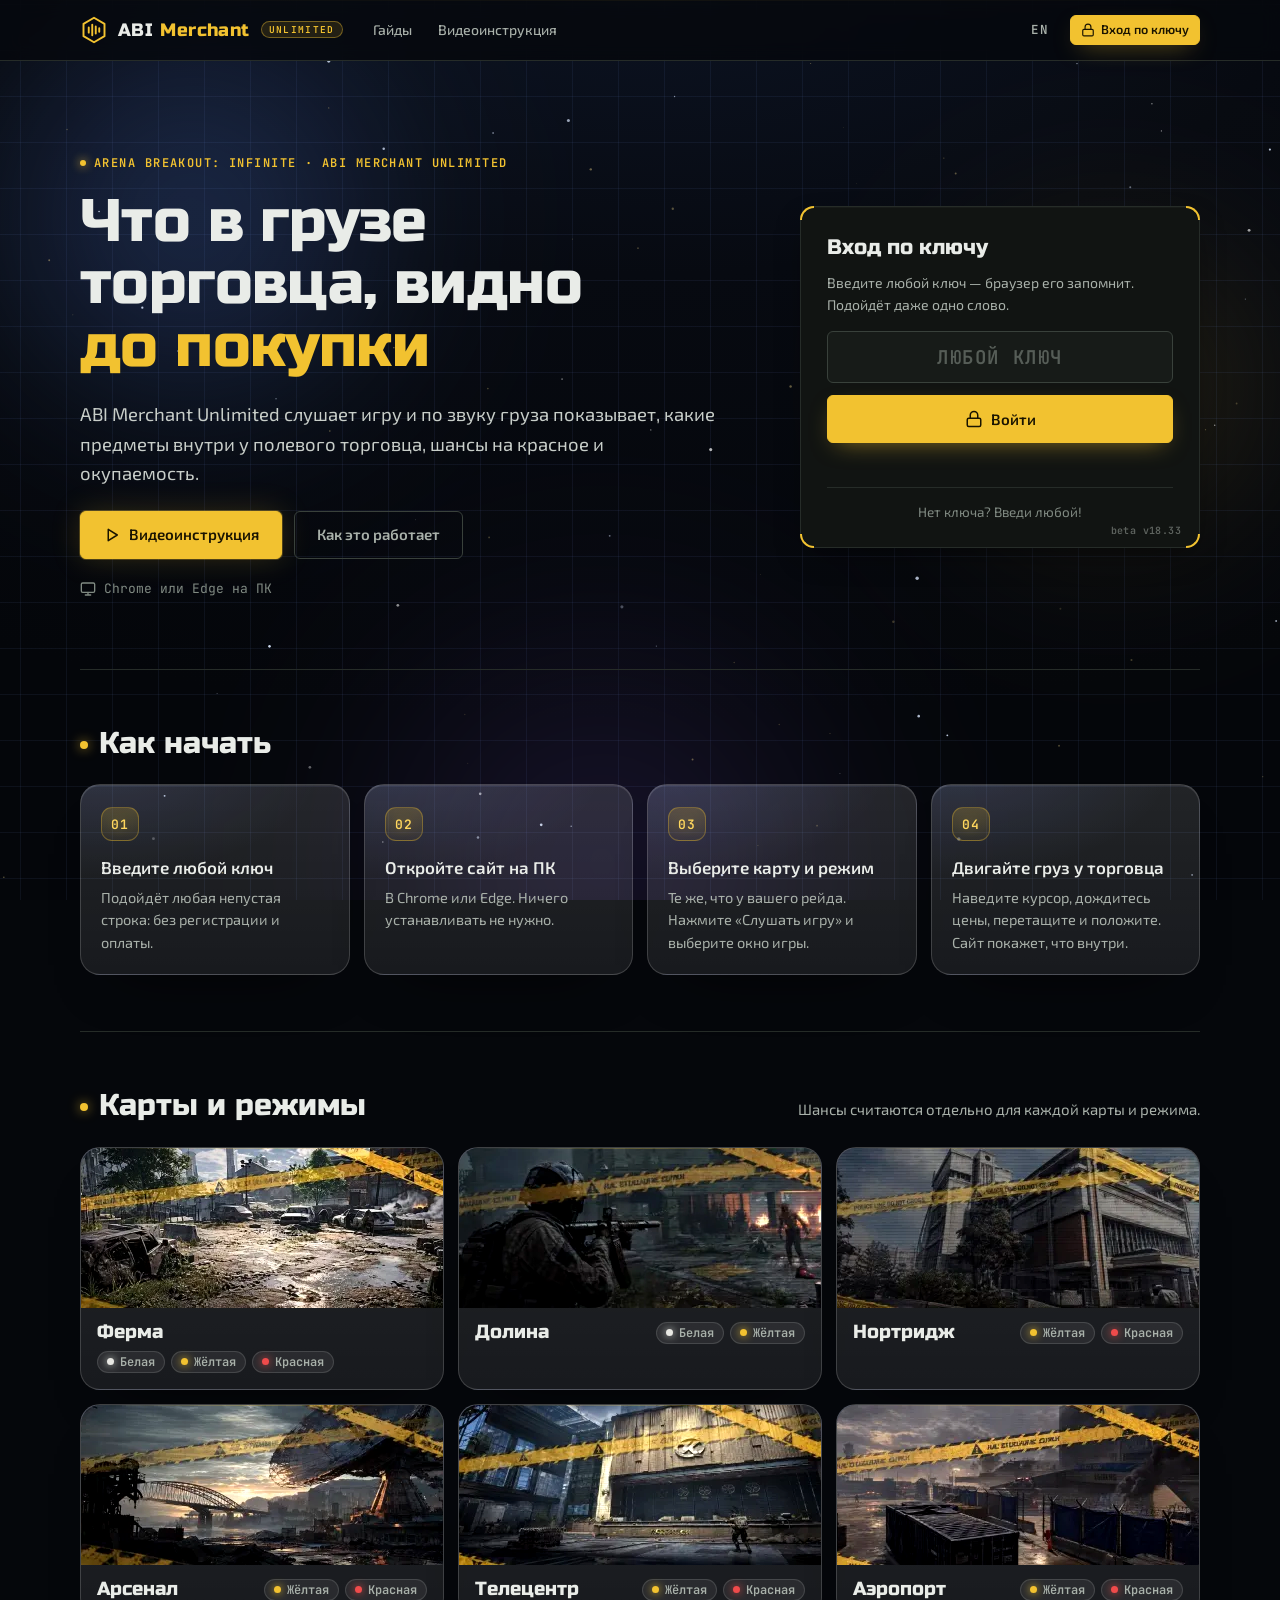
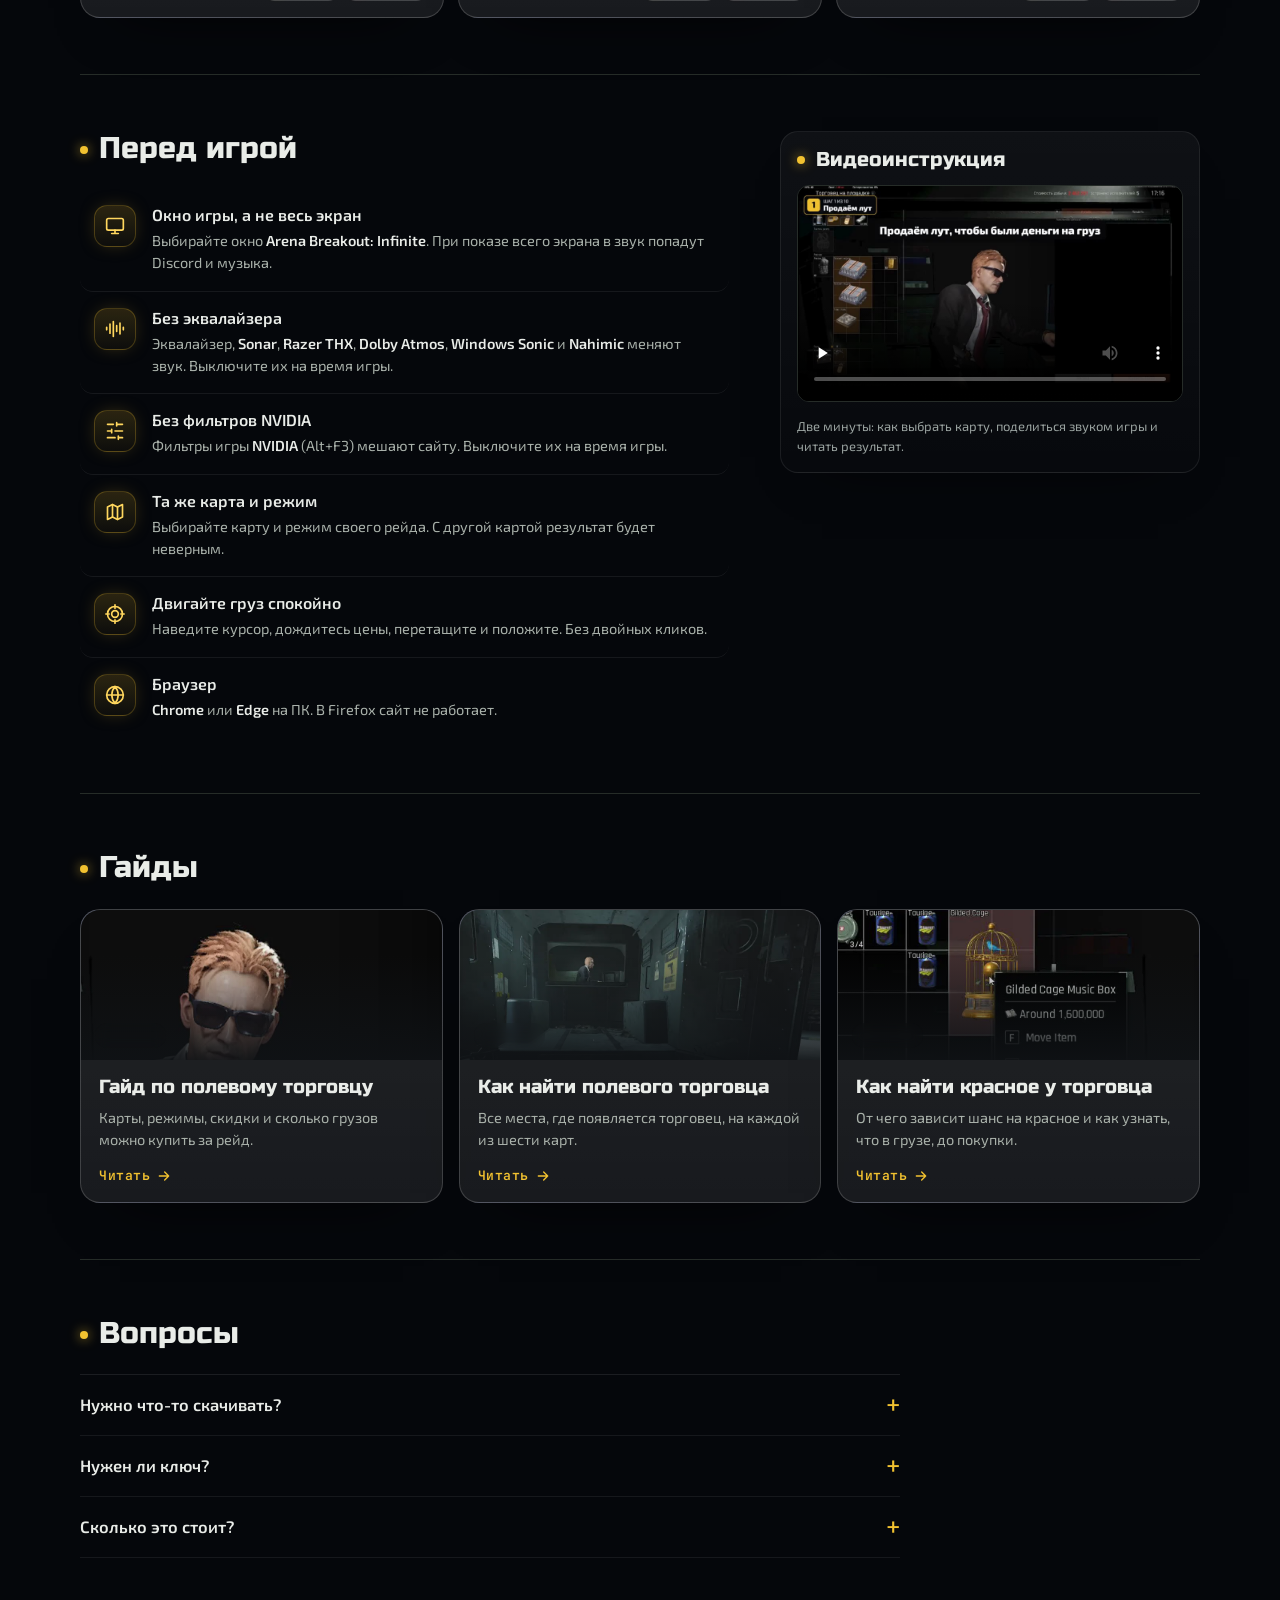
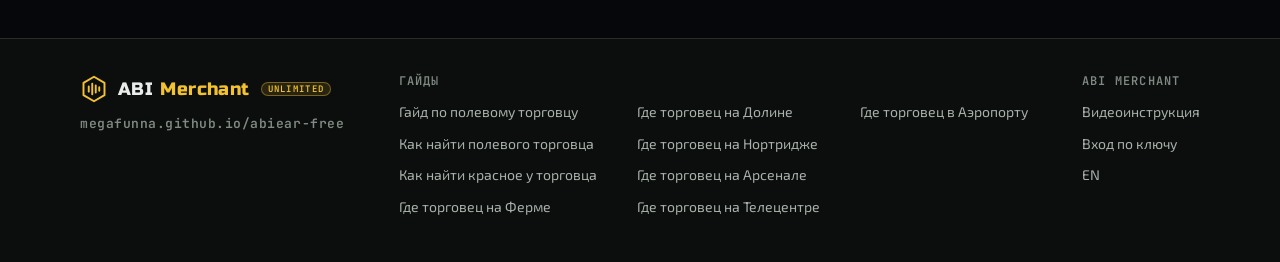
==== commit e1ca3c63: "v18.33 — тексты превью и robots Заголовок: было «Торговец ABI: что в грузе Field Merchant» — английс" ====
--- a/gate.html
+++ b/gate.html
@@ -3,22 +3,24 @@
 <head>
   <meta charset="utf-8">
   <meta name="viewport" content="width=device-width, initial-scale=1">
-  <meta name="robots" content="noindex, nofollow">
-  <title data-en="ABI Trader: what's in the Field Merchant cargo | ABI Merchant Unlimited">Торговец ABI: что в грузе Field Merchant | ABI Merchant Unlimited</title>
-  <meta name="description" content="ABI Merchant Unlimited слушает игру и по звуку груза показывает, какие предметы внутри у полевого торговца в Arena Breakout: Infinite. Работает в браузере, ключ любой.">
+  <meta name="robots" content="index, follow, max-image-preview:large">
+  <title data-en="What is inside the merchant cargo, before you buy | ABI Merchant Unlimited">Что в грузе торговца, видно до покупки | ABI Merchant UNLIMITED</title>
+  <meta name="description" content="Показывает, какие предметы лежат в грузе у полевого торговца в Arena Breakout: Infinite: состав, шанс на красное и окупаемость — до покупки. Работает прямо в браузере.">
   <meta property="og:type" content="website">
   <meta property="og:site_name" content="ABI Merchant UNLIMITED">
   <meta property="og:locale" content="ru_RU">
   <meta property="og:url" content="https://megafunna.github.io/abiear-free/gate.html">
-  <meta property="og:title" content="Торговец ABI: что в грузе Field Merchant | ABI Merchant UNLIMITED">
-  <meta property="og:description" content="ABI Merchant UNLIMITED слушает игру и по звуку груза показывает, какие предметы внутри у полевого торговца в Arena Breakout: Infinite. Работает в браузере, ключ любой.">
+  <meta property="og:title" content="Что в грузе торговца, видно до покупки | ABI Merchant UNLIMITED">
+  <meta property="og:description" content="Показывает, какие предметы лежат в грузе у полевого торговца в Arena Breakout: Infinite: состав, шанс на красное и окупаемость — до покупки. Работает прямо в браузере.">
   <meta property="og:image" content="https://megafunna.github.io/abiear-free/og/og-main.png">
   <meta property="og:image:width" content="1200">
   <meta property="og:image:height" content="630">
-  <meta property="og:image:alt" content="Торговец ABI: что в грузе Field Merchant | ABI Merchant UNLIMITED">
+  <meta property="og:image:secure_url" content="https://megafunna.github.io/abiear-free/og/og-main.png">
+  <meta property="og:image:type" content="image/png">
+  <meta property="og:image:alt" content="Что в грузе торговца, видно до покупки">
   <meta name="twitter:card" content="summary_large_image">
-  <meta name="twitter:title" content="Торговец ABI: что в грузе Field Merchant | ABI Merchant UNLIMITED">
-  <meta name="twitter:description" content="ABI Merchant UNLIMITED слушает игру и по звуку груза показывает, какие предметы внутри у полевого торговца в Arena Breakout: Infinite. Работает в браузере, ключ любой.">
+  <meta name="twitter:title" content="Что в грузе торговца, видно до покупки | ABI Merchant UNLIMITED">
+  <meta name="twitter:description" content="Показывает, какие предметы лежат в грузе у полевого торговца в Arena Breakout: Infinite: состав, шанс на красное и окупаемость — до покупки. Работает прямо в браузере.">
   <meta name="twitter:image" content="https://megafunna.github.io/abiear-free/og/og-main.png">
   <meta name="theme-color" content="#0b0d0c">
   <link rel="icon" href="data:image/svg+xml,%3Csvg xmlns='http://www.w3.org/2000/svg' viewBox='0 0 32 32'%3E%3Cpath d='M16 2 28 9v14l-12 7-12-7V9z' fill='%230b0d0c' stroke='%23f2c230' stroke-width='2.5'/%3E%3Cpath d='M10 13v6M14 10v12M18 12v8M22 14v4' stroke='%23f2c230' stroke-width='2.5' stroke-linecap='round'/%3E%3C/svg%3E">
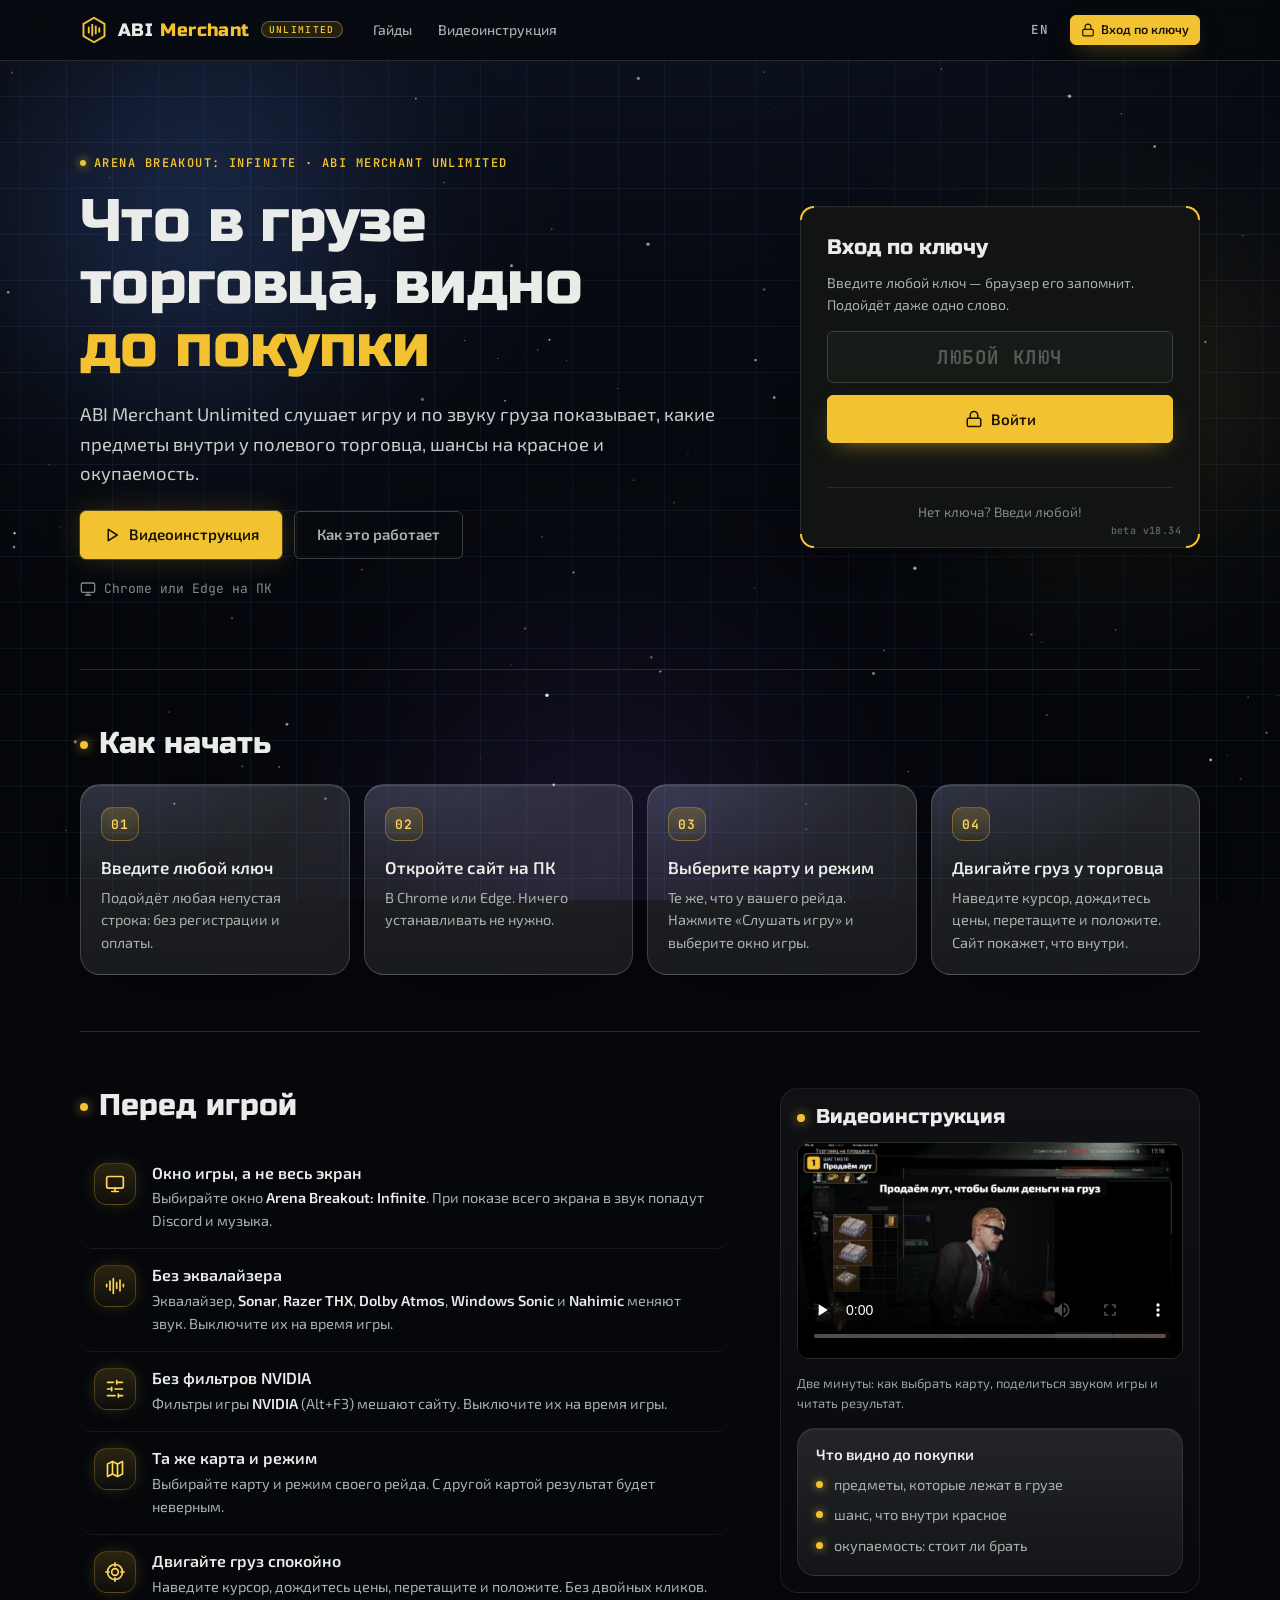
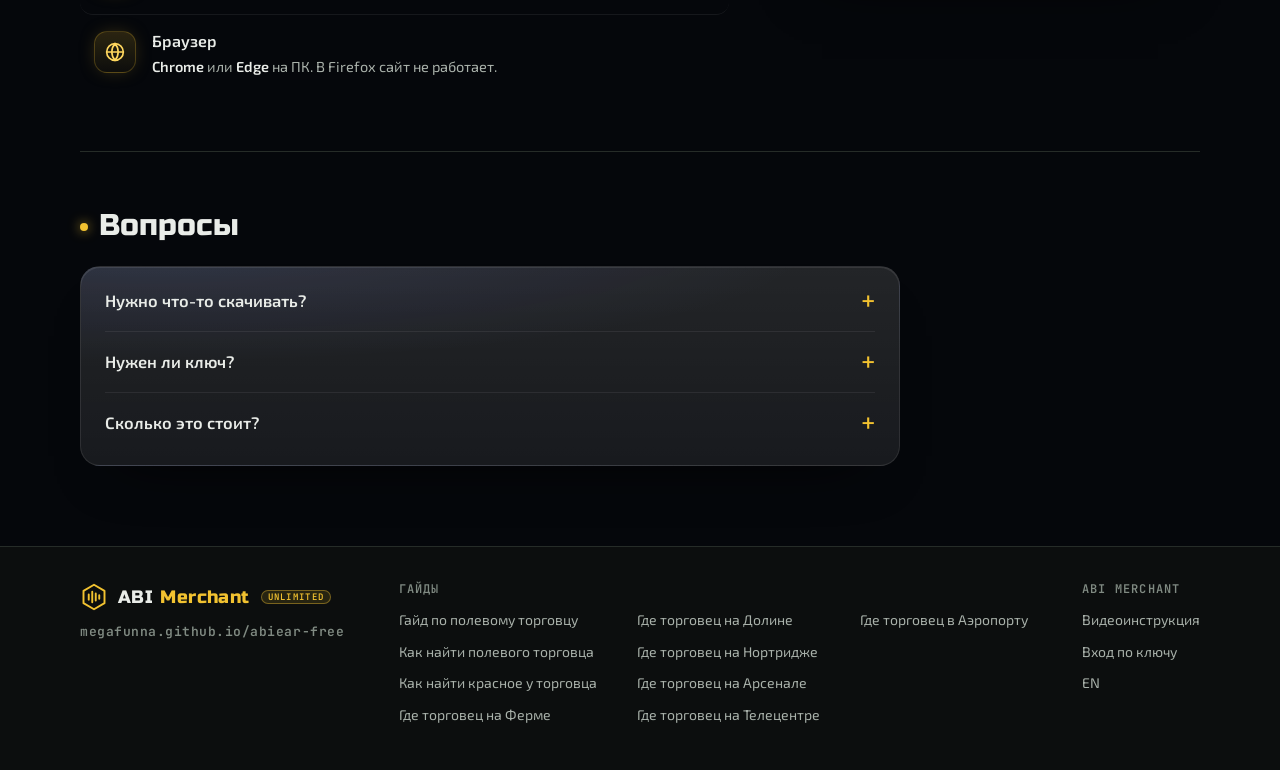
==== commit 90e1802c: "v18.34 — чистим лишнее: 10 МБ → 1 МБ, без карт и гайдов на главной Техническое (визуально ничего не " ====
--- a/gate.html
+++ b/gate.html
@@ -81,22 +81,7 @@
   <ol class="s-steps"><li><span class="s-num">01</span><h3 data-en="Enter any key">Введите любой ключ</h3><p data-en="Any non-empty string works — no sign-up and no payment.">Подойдёт любая непустая строка: без регистрации и оплаты.</p></li><li><span class="s-num">02</span><h3 data-en="Open the site on a PC">Откройте сайт на ПК</h3><p data-en="In Chrome or Edge. Nothing to install.">В Chrome или Edge. Ничего устанавливать не нужно.</p></li><li><span class="s-num">03</span><h3 data-en="Pick the map and mode">Выберите карту и режим</h3><p data-en="Same as your raid. Press “Listen to the game” and pick the game window.">Те же, что у вашего рейда. Нажмите «Слушать игру» и выберите окно игры.</p></li><li><span class="s-num">04</span><h3 data-en="Drag the merchant's cargo">Двигайте груз у торговца</h3><p data-en="Hover the cursor, wait for the price, drag and drop. The site shows what's inside.">Наведите курсор, дождитесь цены, перетащите и положите. Сайт покажет, что внутри.</p></li></ol>
 </section>
 
-<section class="s-sec" aria-labelledby="maps">
-  <div class="s-sec-head"><h2 class="s-h2" id="maps" data-en="Maps and modes">Карты и режимы</h2><p data-en="Odds are computed per map and mode.">Шансы считаются отдельно для каждой карты и режима.</p></div>
-  <ul class="s-maps"><li><a class="s-map" href="pages/torgovec/farm.html"><img src="img/maps/farm-lockdown-sm.webp" alt="" loading="lazy" width="480" height="160">
-      <span class="s-map-body"><span class="s-map-name" data-en="Farm">Ферма</span><ul class="s-modes"><li class="m-white" data-en="White">Белая</li><li class="m-yellow" data-en="Yellow">Жёлтая</li><li class="m-red" data-en="Red">Красная</li></ul></span>
-      </a></li><li><a class="s-map" href="pages/torgovec/valley.html"><img src="img/maps/valley-lockdown-sm.webp" alt="" loading="lazy" width="480" height="160">
-      <span class="s-map-body"><span class="s-map-name" data-en="Valley">Долина</span><ul class="s-modes"><li class="m-white" data-en="White">Белая</li><li class="m-yellow" data-en="Yellow">Жёлтая</li></ul></span>
-      </a></li><li><a class="s-map" href="pages/torgovec/northridge.html"><img src="img/maps/northridge-lockdown-sm.webp" alt="" loading="lazy" width="480" height="160">
-      <span class="s-map-body"><span class="s-map-name" data-en="Northridge">Нортридж</span><ul class="s-modes"><li class="m-yellow" data-en="Yellow">Жёлтая</li><li class="m-red" data-en="Red">Красная</li></ul></span>
-      </a></li><li><a class="s-map" href="pages/torgovec/armory.html"><img src="img/maps/armory-lockdown-sm.webp" alt="" loading="lazy" width="480" height="160">
-      <span class="s-map-body"><span class="s-map-name" data-en="Armory">Арсенал</span><ul class="s-modes"><li class="m-yellow" data-en="Yellow">Жёлтая</li><li class="m-red" data-en="Red">Красная</li></ul></span>
-      </a></li><li><a class="s-map" href="pages/torgovec/tvstation.html"><img src="img/maps/tvstation-lockdown-sm.webp" alt="" loading="lazy" width="480" height="160">
-      <span class="s-map-body"><span class="s-map-name" data-en="TV Station">Телецентр</span><ul class="s-modes"><li class="m-yellow" data-en="Yellow">Жёлтая</li><li class="m-red" data-en="Red">Красная</li></ul></span>
-      </a></li><li><a class="s-map" href="pages/torgovec/airport.html"><img src="img/maps/airport-lockdown-sm.webp" alt="" loading="lazy" width="480" height="160">
-      <span class="s-map-body"><span class="s-map-name" data-en="Airport">Аэропорт</span><ul class="s-modes"><li class="m-yellow" data-en="Yellow">Жёлтая</li><li class="m-red" data-en="Red">Красная</li></ul></span>
-      </a></li></ul>
-</section>
+
 
 <section class="s-sec s-split">
   <div>
@@ -109,22 +94,18 @@
            data-src-ru="video/instruction-ru.mp4" data-src-en="video/instruction-en.mp4"></video>
     <p class="s-finds-note" data-en="Two minutes: how to pick the map, share the game sound and read the result.">
       Две минуты: как выбрать карту, поделиться звуком игры и читать результат.</p>
+    <div class="s-finds-more">
+      <h3 data-en="What you see before buying">Что видно до покупки</h3>
+      <ul>
+        <li data-en="Which items are inside the cargo">предметы, которые лежат в грузе</li>
+        <li data-en="The chance of a red inside">шанс, что внутри красное</li>
+        <li data-en="Whether the cargo pays for itself">окупаемость: стоит ли брать</li>
+      </ul>
+    </div>
   </section>
 </section>
 
-<section class="s-sec" aria-labelledby="guides">
-  <h2 class="s-h2" id="guides" data-en="Guides">Гайды</h2>
-  <ul class="s-cards"><li><a href="pages/gajd-po-torgovcu.html">
-    <span class="s-card-img"><img src="img/site/covers/hub.webp" alt="" loading="lazy" width="960" height="400"><span class="s-card-tag" data-en="Guide"><svg class="i" viewBox="0 0 24 24" aria-hidden="true"><path d="M9 3 3 6v15l6-3 6 3 6-3V3l-6 3z"/><path d="M9 3v15M15 6v15"/></svg>Гайд</span></span>
-    <div class="s-card-body"><h3 data-en="Field Merchant guide">Гайд по полевому торговцу</h3><p data-en="Maps, modes, discounts and how many cargos you can buy per raid.">Карты, режимы, скидки и сколько грузов можно купить за рейд.</p><span class="s-card-more" data-en="Read">Читать<svg class="i" viewBox="0 0 24 24" aria-hidden="true"><path d="M5 12h14M13 6l6 6-6 6"/></svg></span></div>
-  </a></li><li><a href="pages/kak-najti-torgovca.html">
-    <span class="s-card-img"><img src="img/site/covers/find.webp" alt="" loading="lazy" width="960" height="400"><span class="s-card-tag" data-en="Guide"><svg class="i" viewBox="0 0 24 24" aria-hidden="true"><path d="M12 22s7-6.2 7-12a7 7 0 0 0-14 0c0 5.8 7 12 7 12z"/><circle cx="12" cy="10" r="2.5"/></svg>Гайд</span></span>
-    <div class="s-card-body"><h3 data-en="How to find the Field Merchant">Как найти полевого торговца</h3><p data-en="Every spawn spot of the merchant on all six maps.">Все места, где появляется торговец, на каждой из шести карт.</p><span class="s-card-more" data-en="Read">Читать<svg class="i" viewBox="0 0 24 24" aria-hidden="true"><path d="M5 12h14M13 6l6 6-6 6"/></svg></span></div>
-  </a></li><li><a href="pages/krasnoe-u-torgovca.html">
-    <span class="s-card-img"><img src="img/site/covers/red.webp" alt="" loading="lazy" width="960" height="400"><span class="s-card-tag" data-en="Guide"><svg class="i" viewBox="0 0 24 24" aria-hidden="true"><circle cx="12" cy="12" r="9"/><circle cx="12" cy="12" r="4"/><path d="M12 1v4M12 19v4M1 12h4M19 12h4"/></svg>Гайд</span></span>
-    <div class="s-card-body"><h3 data-en="How to get red items from the merchant">Как найти красное у торговца</h3><p data-en="What drives the red chance and how to know what's inside before buying.">От чего зависит шанс на красное и как узнать, что в грузе, до покупки.</p><span class="s-card-more" data-en="Read">Читать<svg class="i" viewBox="0 0 24 24" aria-hidden="true"><path d="M5 12h14M13 6l6 6-6 6"/></svg></span></div>
-  </a></li></ul>
-</section>
+
 
 <section class="s-sec" aria-labelledby="faq">
   <h2 class="s-h2" id="faq" data-en="FAQ">Вопросы</h2>
--- a/css/site.css
+++ b/css/site.css
@@ -364,3 +364,29 @@
 /* вопросы */
 .s-faq { border-top: 1px solid rgba(255, 255, 255, 0.09); }
 .s-faq details { border-bottom: 1px solid rgba(255, 255, 255, 0.07); }
+
+/* вопросы: панель, а не голые строки на фоне космоса */
+.s-faq {
+  padding: 4px 24px 12px;
+  border: 1px solid rgba(255, 255, 255, 0.09);
+  border-radius: 20px;
+  background:
+    linear-gradient(180deg, rgba(255, 255, 255, 0.12), rgba(255, 255, 255, 0.08)),
+    radial-gradient(140% 100% at 8% -10%, rgba(124, 150, 255, 0.14), rgba(124, 150, 255, 0) 58%);
+  box-shadow: 0 30px 60px -40px rgba(0, 0, 0, 0.95), inset 0 1px 0 rgba(255, 255, 255, 0.09);
+}
+.s-faq details:last-of-type { border-bottom: 0; }
+
+/* блок под видео: чем занято пустое место в правой колонке */
+.s-finds-more {
+  padding: 16px 18px 18px; border: 1px solid rgba(255, 255, 255, 0.09); border-radius: 18px;
+  background: linear-gradient(180deg, rgba(255, 255, 255, 0.1), rgba(255, 255, 255, 0.05));
+  box-shadow: inset 0 1px 0 rgba(255, 255, 255, 0.06);
+}
+.s-finds-more h3 { font: 600 15px/1.3 var(--font-body); margin-bottom: 10px; }
+.s-finds-more ul { list-style: none; margin: 0; padding: 0; display: flex; flex-direction: column; gap: 8px; }
+.s-finds-more li { position: relative; padding-left: 18px; font-size: 14.5px; color: var(--text-2); }
+.s-finds-more li::before {
+  content: ""; position: absolute; left: 0; top: 7px; width: 7px; height: 7px; border-radius: 50%;
+  background: var(--accent); box-shadow: 0 0 8px rgba(242, 194, 48, 0.8);
+}
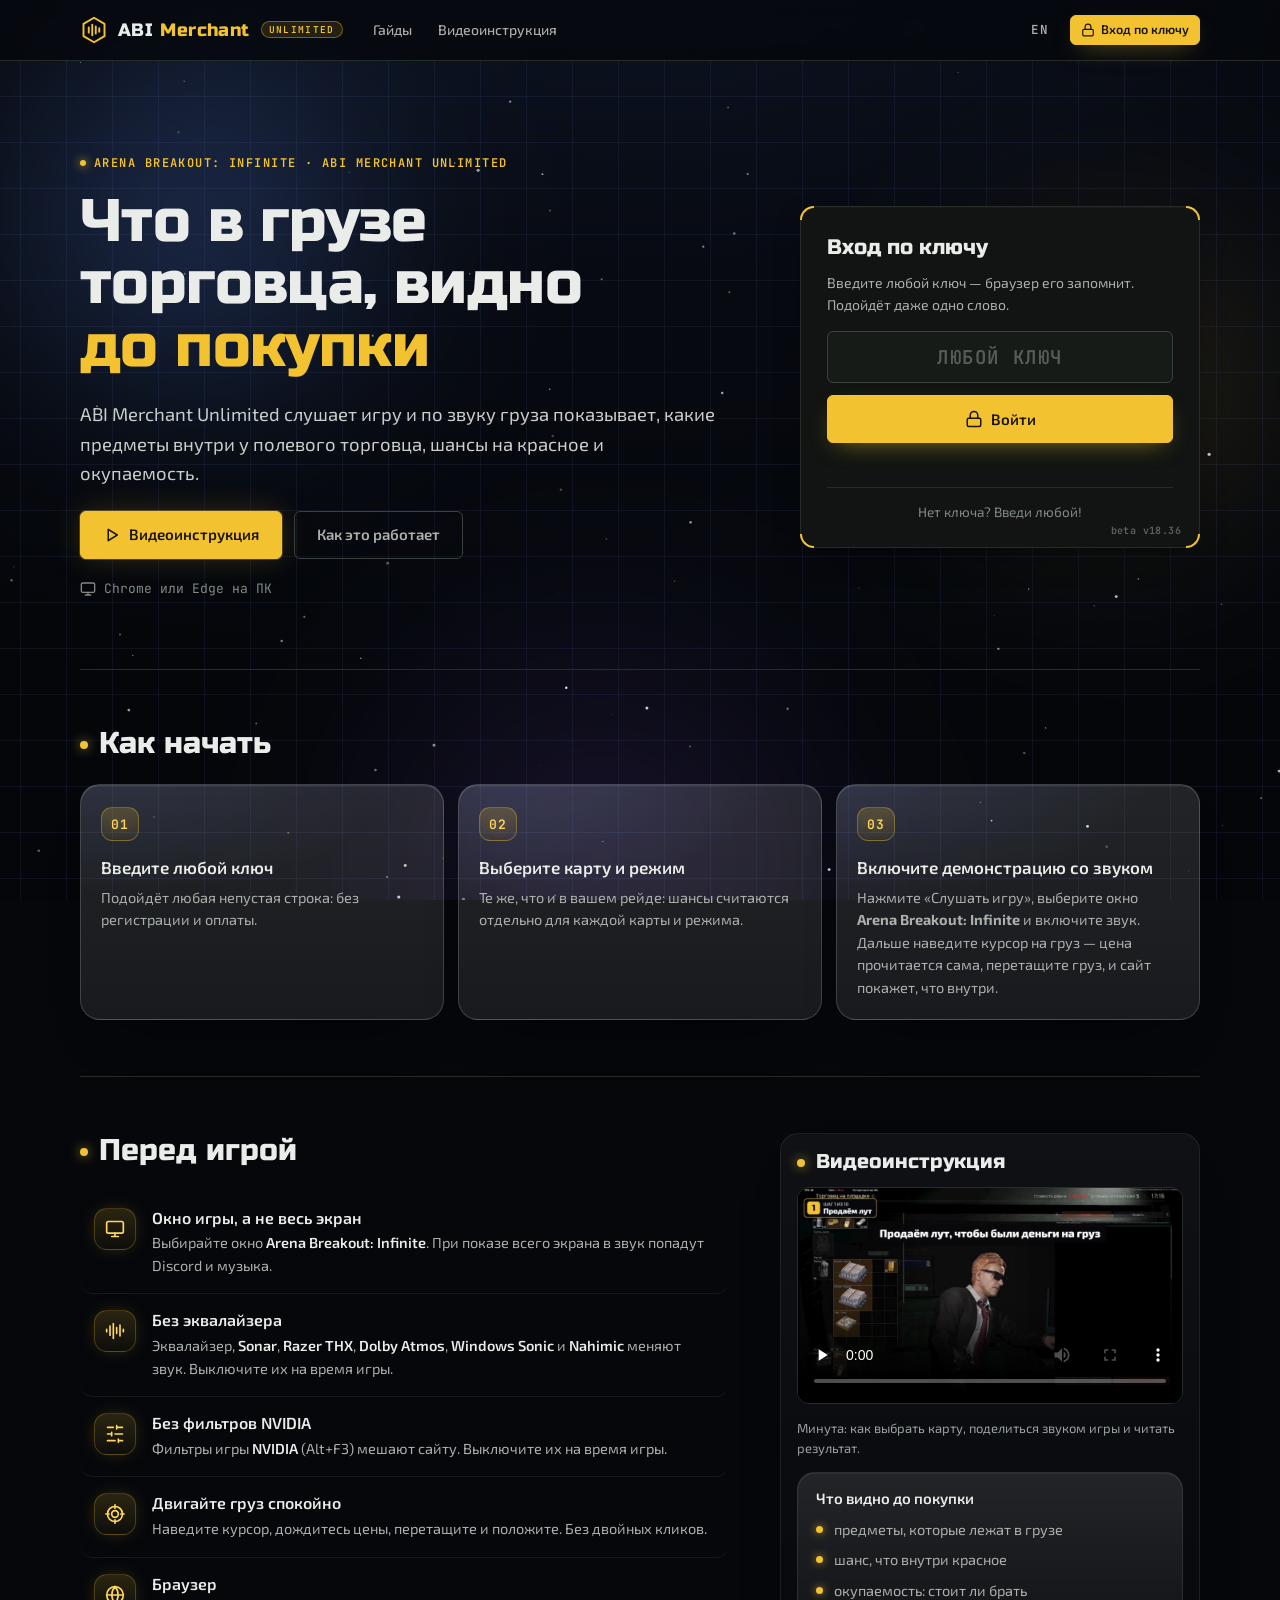
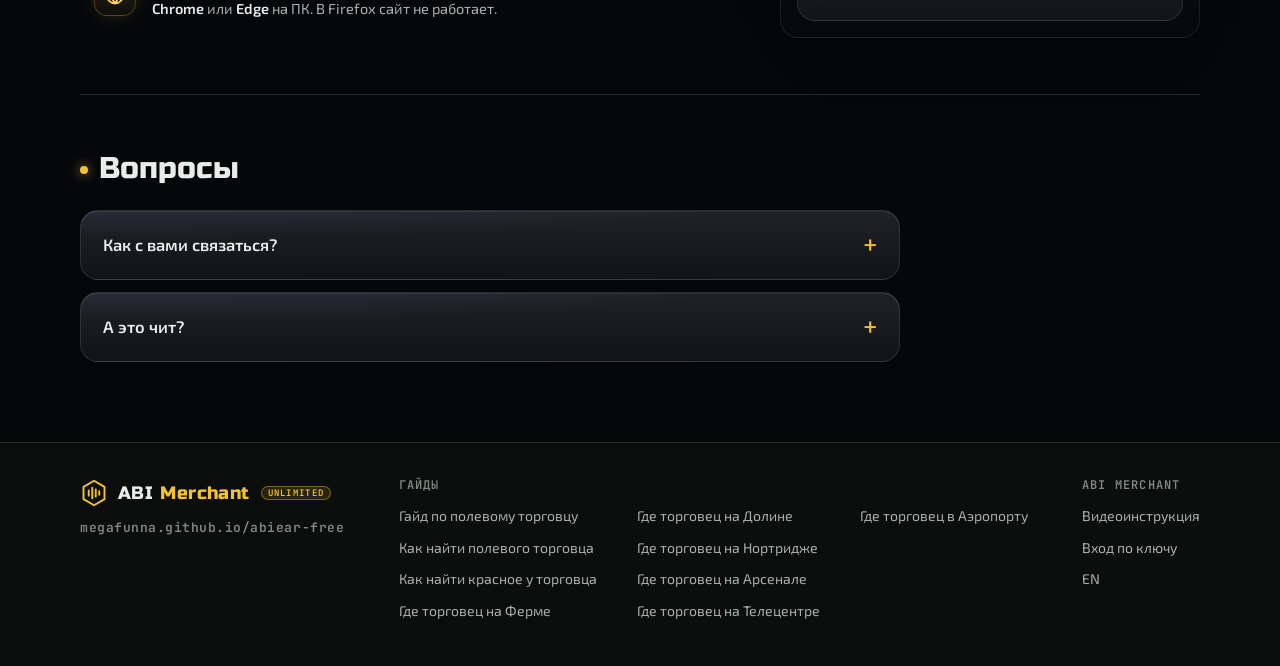
==== commit 77e82326: "v18.36 — шаги, вопросы и контакт, заголовок вкладки · «Как начать»: шаг «зайти на сайт» после ввода " ====
--- a/gate.html
+++ b/gate.html
@@ -4,7 +4,7 @@
   <meta charset="utf-8">
   <meta name="viewport" content="width=device-width, initial-scale=1">
   <meta name="robots" content="index, follow, max-image-preview:large">
-  <title data-en="What is inside the merchant cargo, before you buy | ABI Merchant Unlimited">Что в грузе торговца, видно до покупки | ABI Merchant UNLIMITED</title>
+  <title data-en="ABI Merchant UNLIMITED">ABI Merchant UNLIMITED</title>
   <meta name="description" content="Показывает, какие предметы лежат в грузе у полевого торговца в Arena Breakout: Infinite: состав, шанс на красное и окупаемость — до покупки. Работает прямо в браузере.">
   <meta property="og:type" content="website">
   <meta property="og:site_name" content="ABI Merchant UNLIMITED">
@@ -78,7 +78,7 @@
 
 <section class="s-sec" aria-labelledby="steps">
   <h2 class="s-h2" id="steps" data-en="Getting started">Как начать</h2>
-  <ol class="s-steps"><li><span class="s-num">01</span><h3 data-en="Enter any key">Введите любой ключ</h3><p data-en="Any non-empty string works — no sign-up and no payment.">Подойдёт любая непустая строка: без регистрации и оплаты.</p></li><li><span class="s-num">02</span><h3 data-en="Open the site on a PC">Откройте сайт на ПК</h3><p data-en="In Chrome or Edge. Nothing to install.">В Chrome или Edge. Ничего устанавливать не нужно.</p></li><li><span class="s-num">03</span><h3 data-en="Pick the map and mode">Выберите карту и режим</h3><p data-en="Same as your raid. Press “Listen to the game” and pick the game window.">Те же, что у вашего рейда. Нажмите «Слушать игру» и выберите окно игры.</p></li><li><span class="s-num">04</span><h3 data-en="Drag the merchant's cargo">Двигайте груз у торговца</h3><p data-en="Hover the cursor, wait for the price, drag and drop. The site shows what's inside.">Наведите курсор, дождитесь цены, перетащите и положите. Сайт покажет, что внутри.</p></li></ol>
+  <ol class="s-steps"><li><span class="s-num">01</span><h3 data-en="Enter any key">Введите любой ключ</h3><p data-en="Any non-empty string works — no sign-up and no payment.">Подойдёт любая непустая строка: без регистрации и оплаты.</p></li><li><span class="s-num">02</span><h3 data-en="Pick the map and mode">Выберите карту и режим</h3><p data-en="The same map and mode as your raid — the odds are counted for each of them separately.">Те же, что и в вашем рейде: шансы считаются отдельно для каждой карты и режима.</p></li><li><span class="s-num">03</span><h3 data-en="Share the screen with the sound on">Включите демонстрацию со звуком</h3><p data-en="Press “Listen to the game”, pick the Arena Breakout: Infinite window and turn the sound on. Then hover a cargo to read its price, drag it — and the site shows what is inside.">Нажмите «Слушать игру», выберите окно <b>Arena Breakout: Infinite</b> и включите звук. Дальше наведите курсор на груз — цена прочитается сама, перетащите груз, и сайт покажет, что внутри.</p></li></ol>
 </section>
 
 
@@ -86,14 +86,14 @@
 <section class="s-sec s-split">
   <div>
     <h2 class="s-h2" data-en="Before you play">Перед игрой</h2>
-    <ul class="s-tips"><li><span class="s-tip-ic"><svg class="i" viewBox="0 0 24 24" aria-hidden="true"><rect x="2" y="3" width="20" height="14" rx="2"/><path d="M8 21h8M12 17v4"/></svg></span><div><h3 data-en="Game window, not the whole screen">Окно игры, а не весь экран</h3><p data-en="Pick the Arena Breakout: Infinite window. Sharing the whole screen pulls Discord and music into the sound.">Выбирайте окно <b>Arena Breakout: Infinite</b>. При показе всего экрана в звук попадут Discord и музыка.</p></div></li><li><span class="s-tip-ic"><svg class="i" viewBox="0 0 24 24" aria-hidden="true"><path d="M2 10v3M6 6v11M10 3v18M14 8v7M18 5v13M22 10v3"/></svg></span><div><h3 data-en="No equalizer">Без эквалайзера</h3><p data-en="An equalizer, Sonar, Razer THX, Dolby Atmos, Windows Sonic or Nahimic changes the sound. Turn them off while playing.">Эквалайзер, <b>Sonar</b>, <b>Razer THX</b>, <b>Dolby Atmos</b>, <b>Windows Sonic</b> и <b>Nahimic</b> меняют звук. Выключите их на время игры.</p></div></li><li><span class="s-tip-ic"><svg class="i" viewBox="0 0 24 24" aria-hidden="true"><path d="M21 4h-7M10 4H3M21 12h-9M8 12H3M21 20h-5M12 20H3M14 2v4M8 10v4M16 18v4"/></svg></span><div><h3 data-en="No NVIDIA filters">Без фильтров NVIDIA</h3><p data-en="In-game NVIDIA filters (Alt+F3) break the recognition. Turn them off while playing.">Фильтры игры <b>NVIDIA</b> (Alt+F3) мешают сайту. Выключите их на время игры.</p></div></li><li><span class="s-tip-ic"><svg class="i" viewBox="0 0 24 24" aria-hidden="true"><path d="M9 3 3 6v15l6-3 6 3 6-3V3l-6 3z"/><path d="M9 3v15M15 6v15"/></svg></span><div><h3 data-en="Same map and mode">Та же карта и режим</h3><p data-en="Pick the map and mode of your raid. A different map gives a wrong result.">Выбирайте карту и режим своего рейда. С другой картой результат будет неверным.</p></div></li><li><span class="s-tip-ic"><svg class="i" viewBox="0 0 24 24" aria-hidden="true"><circle cx="12" cy="12" r="9"/><circle cx="12" cy="12" r="4"/><path d="M12 1v4M12 19v4M1 12h4M19 12h4"/></svg></span><div><h3 data-en="Drag the cargo calmly">Двигайте груз спокойно</h3><p data-en="Hover the cursor, wait for the price, then drag and drop. No double clicks.">Наведите курсор, дождитесь цены, перетащите и положите. Без двойных кликов.</p></div></li><li><span class="s-tip-ic"><svg class="i" viewBox="0 0 24 24" aria-hidden="true"><circle cx="12" cy="12" r="10"/><path d="M2 12h20M12 2a15 15 0 0 1 0 20M12 2a15 15 0 0 0 0 20"/></svg></span><div><h3 data-en="Browser">Браузер</h3><p data-en="Chrome or Edge on a PC. Firefox is not supported."><b>Chrome</b> или <b>Edge</b> на ПК. В Firefox сайт не работает.</p></div></li></ul>
+    <ul class="s-tips"><li><span class="s-tip-ic"><svg class="i" viewBox="0 0 24 24" aria-hidden="true"><rect x="2" y="3" width="20" height="14" rx="2"/><path d="M8 21h8M12 17v4"/></svg></span><div><h3 data-en="Game window, not the whole screen">Окно игры, а не весь экран</h3><p data-en="Pick the Arena Breakout: Infinite window. Sharing the whole screen pulls Discord and music into the sound.">Выбирайте окно <b>Arena Breakout: Infinite</b>. При показе всего экрана в звук попадут Discord и музыка.</p></div></li><li><span class="s-tip-ic"><svg class="i" viewBox="0 0 24 24" aria-hidden="true"><path d="M2 10v3M6 6v11M10 3v18M14 8v7M18 5v13M22 10v3"/></svg></span><div><h3 data-en="No equalizer">Без эквалайзера</h3><p data-en="An equalizer, Sonar, Razer THX, Dolby Atmos, Windows Sonic or Nahimic changes the sound. Turn them off while playing.">Эквалайзер, <b>Sonar</b>, <b>Razer THX</b>, <b>Dolby Atmos</b>, <b>Windows Sonic</b> и <b>Nahimic</b> меняют звук. Выключите их на время игры.</p></div></li><li><span class="s-tip-ic"><svg class="i" viewBox="0 0 24 24" aria-hidden="true"><path d="M21 4h-7M10 4H3M21 12h-9M8 12H3M21 20h-5M12 20H3M14 2v4M8 10v4M16 18v4"/></svg></span><div><h3 data-en="No NVIDIA filters">Без фильтров NVIDIA</h3><p data-en="In-game NVIDIA filters (Alt+F3) break the recognition. Turn them off while playing.">Фильтры игры <b>NVIDIA</b> (Alt+F3) мешают сайту. Выключите их на время игры.</p></div></li><li><span class="s-tip-ic"><svg class="i" viewBox="0 0 24 24" aria-hidden="true"><circle cx="12" cy="12" r="9"/><circle cx="12" cy="12" r="4"/><path d="M12 1v4M12 19v4M1 12h4M19 12h4"/></svg></span><div><h3 data-en="Drag the cargo calmly">Двигайте груз спокойно</h3><p data-en="Hover the cursor, wait for the price, then drag and drop. No double clicks.">Наведите курсор, дождитесь цены, перетащите и положите. Без двойных кликов.</p></div></li><li><span class="s-tip-ic"><svg class="i" viewBox="0 0 24 24" aria-hidden="true"><circle cx="12" cy="12" r="10"/><path d="M2 12h20M12 2a15 15 0 0 1 0 20M12 2a15 15 0 0 0 0 20"/></svg></span><div><h3 data-en="Browser">Браузер</h3><p data-en="Chrome or Edge on a PC. Firefox is not supported."><b>Chrome</b> или <b>Edge</b> на ПК. В Firefox сайт не работает.</p></div></li></ul>
   </div>
   <section class="s-finds" aria-label="Видеоинструкция">
     <h2 class="s-h2" data-en="Video guide">Видеоинструкция</h2>
     <video class="guide-video" controls playsinline preload="none" poster="video/poster-ru.jpg"
            data-src-ru="video/instruction-ru.mp4" data-src-en="video/instruction-en.mp4"></video>
-    <p class="s-finds-note" data-en="Two minutes: how to pick the map, share the game sound and read the result.">
-      Две минуты: как выбрать карту, поделиться звуком игры и читать результат.</p>
+    <p class="s-finds-note" data-en="One minute: how to pick the map, share the game sound and read the result.">
+      Минута: как выбрать карту, поделиться звуком игры и читать результат.</p>
     <div class="s-finds-more">
       <h3 data-en="What you see before buying">Что видно до покупки</h3>
       <ul>
@@ -109,7 +109,7 @@
 
 <section class="s-sec" aria-labelledby="faq">
   <h2 class="s-h2" id="faq" data-en="FAQ">Вопросы</h2>
-  <div class="s-faq"><details><summary data-en="Anything to download?">Нужно что-то скачивать?</summary><p data-en="No. It runs in Chrome or Edge on a PC. Firefox is not supported.">Нет. Сайт работает в браузере Chrome или Edge на ПК. В Firefox не работает.</p></details><details><summary data-en="Do I need a key?">Нужен ли ключ?</summary><p data-en="No. Any non-empty string works — type anything and sign in.">Нет. Подойдёт любая непустая строка — введите что угодно и работайте.</p></details><details><summary data-en="How much does it cost?">Сколько это стоит?</summary><p data-en="Nothing. Everything is computed in your browser — no server, no payment.">Нисколько. Всё считается в вашем браузере: без сервера и без оплаты.</p></details></div>
+  <div class="s-faq"><details><summary data-en="How do I contact you?">Как с вами связаться?</summary><p data-en="Discord _maks_2010._83479 — questions, bugs and ideas, write any time.">Discord: <code>_maks_2010._83479</code> — вопросы, баги и идеи. Пишите, отвечаю.</p></details><details><summary data-en="Is this a cheat?">А это чит?</summary><p data-en="No — not by how it works. It never reads the game memory or files and never touches the game process: it gets exactly what you see and hear — the game window picture (like OBS) and the sound (like Discord). No hidden information like enemy positions or other players' bags: it only counts faster than you would in your head.<br><br>The official prohibited software list for Arena Breakout: Infinite covers DMA devices, macros and debuggers (Cheat Engine, x96dbg and the like). This helper is a plain browser tab and fits none of those. The developer also lists frame-capture tools (RenderDoc, Nsight) as not recommended — those hook into the game's own graphics, which is not our case.<br><br>In fairness: ACE is a kernel-level anti-cheat and bans are harsh (up to 10 years and by hardware), so nobody can give a 100% guarantee. Ban reports are about plug-ins, macros and EQ software — we found no case of a ban for a helper like this. The call is yours.">Нет — по методу. Программа не читает память и файлы игры и не лезет в её процесс: она получает ровно то, что видите и слышите вы, — картинку окна игры (как OBS) и звук (как Discord). Никакой скрытой информации, вроде чужих позиций или рюкзаков, она не даёт: только считает быстрее, чем вы в уме.<br><br>В официальном списке запрещённого софта Arena Breakout: Infinite — DMA-устройства, макросы и отладчики (Cheat Engine, x96dbg и подобное). Наш помощник — обычная вкладка браузера, ни под один пункт не подпадает. Отдельно разработчик не рекомендует софт захвата кадров (RenderDoc, Nsight): он перехватывает графику самой игры — это не наш случай.<br><br>Честно: античит ACE — ядровой, баны раздают жёстко (до 10 лет и по железу), поэтому стопроцентной гарантии не даст никто. В сводках банят за плагины, макросы и Eq-софт — случаев бана за помощники такого типа мы не нашли. Решение за вами.</p></details></div>
 </section>
 </main>
 <footer class="s-foot"><div class="s-foot-in">
--- a/css/site.css
+++ b/css/site.css
@@ -55,7 +55,7 @@
 .s-sec-head p { color: var(--text-2); }
 
 /* шаги */
-.s-steps { list-style: none; margin: 0; padding: 0; display: grid; grid-template-columns: repeat(4, minmax(0, 1fr)); gap: 14px; counter-reset: none; }
+.s-steps { list-style: none; margin: 0; padding: 0; display: grid; grid-template-columns: repeat(3, minmax(0, 1fr)); gap: 14px; counter-reset: none; }
 .s-steps li { position: relative; padding: 22px 20px; background: var(--surface); border: 1px solid var(--line); border-radius: var(--r-lg); }
 .s-num { display: block; font: 600 13px/1 var(--font-mono); color: var(--accent); letter-spacing: 0.08em; margin-bottom: 18px; }
 .s-steps h3 { font: 600 17px/1.25 var(--font-body); margin-bottom: 8px; }
@@ -365,17 +365,28 @@
 .s-faq { border-top: 1px solid rgba(255, 255, 255, 0.09); }
 .s-faq details { border-bottom: 1px solid rgba(255, 255, 255, 0.07); }
 
-/* вопросы: панель, а не голые строки на фоне космоса */
+/* вопросы: у каждого своя карточка, а не одна сплошная панель на все */
 .s-faq {
-  padding: 4px 24px 12px;
-  border: 1px solid rgba(255, 255, 255, 0.09);
-  border-radius: 20px;
+  padding: 0; border: 0; border-radius: 0; background: none; box-shadow: none;
+  display: flex; flex-direction: column; gap: 12px;
+}
+.s-faq details {
+  padding: 4px 22px;
+  border: 1px solid rgba(255, 255, 255, 0.1);
+  border-radius: 18px;
   background:
-    linear-gradient(180deg, rgba(255, 255, 255, 0.12), rgba(255, 255, 255, 0.08)),
-    radial-gradient(140% 100% at 8% -10%, rgba(124, 150, 255, 0.14), rgba(124, 150, 255, 0) 58%);
-  box-shadow: 0 30px 60px -40px rgba(0, 0, 0, 0.95), inset 0 1px 0 rgba(255, 255, 255, 0.09);
-}
-.s-faq details:last-of-type { border-bottom: 0; }
+    linear-gradient(180deg, rgba(255, 255, 255, 0.11), rgba(255, 255, 255, 0.05)),
+    radial-gradient(130% 100% at 6% -20%, rgba(124, 150, 255, 0.13), rgba(124, 150, 255, 0) 60%);
+  box-shadow: 0 26px 50px -40px rgba(0, 0, 0, 0.95), inset 0 1px 0 rgba(255, 255, 255, 0.07);
+}
+.s-faq details[open] { border-color: rgba(242, 194, 48, 0.32); }
+.s-faq details:last-of-type { border-bottom: 1px solid rgba(255, 255, 255, 0.1); }
+/* контакт в ответе: чтобы подчёркивание не съедалось и копировалось целиком */
+.s-faq code {
+  font: 600 14.5px/1 var(--font-mono); padding: 4px 9px; border-radius: 9px;
+  color: var(--text); background: rgba(255, 255, 255, 0.08);
+  border: 1px solid rgba(255, 255, 255, 0.14); user-select: all;
+}
 
 /* блок под видео: чем занято пустое место в правой колонке */
 .s-finds-more {
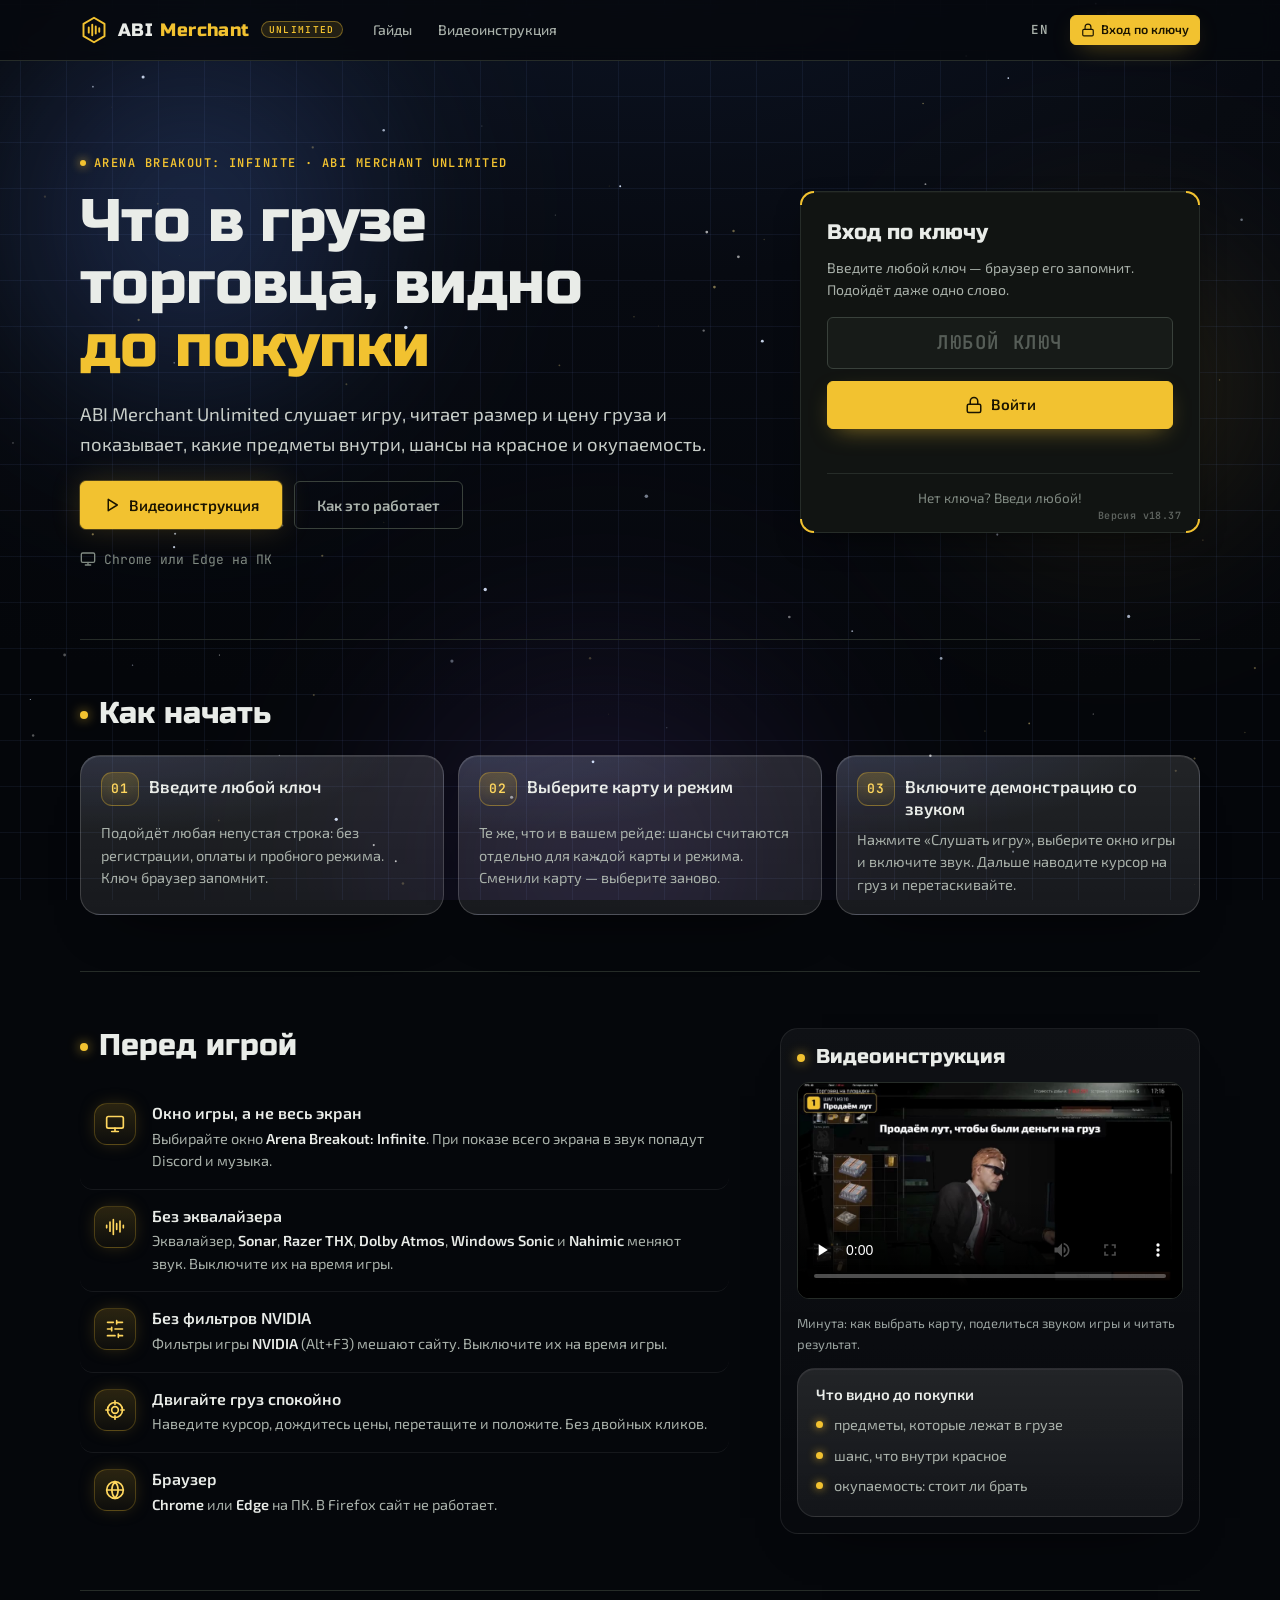
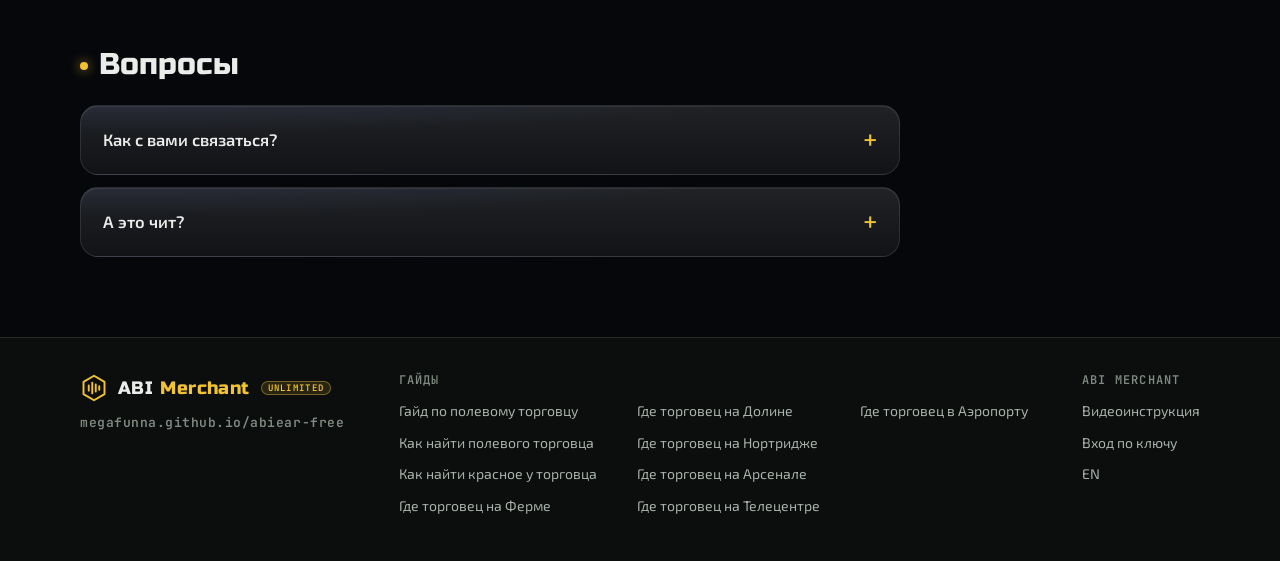
==== commit 1bf652b7: "v18.37 — шаги в три ровных карточки, описание, версия вместо beta · «Как начать»: три карточки в ряд" ====
--- a/gate.html
+++ b/gate.html
@@ -50,7 +50,7 @@
   <div class="s-hero-copy">
     <span class="eyebrow"><span class="dot"></span>Arena Breakout: Infinite · ABI Merchant Unlimited</span>
     <h1 data-en="What's in the merchant cargo — visible before you buy">Что в грузе торговца, видно <em>до покупки</em></h1>
-    <p class="s-lead" data-en="ABI Merchant Unlimited listens to the game and, from the cargo sound, shows which items are inside the Field Merchant's bag, red odds and payback.">ABI Merchant Unlimited слушает игру и по звуку груза показывает, какие предметы внутри у полевого торговца, шансы на красное и окупаемость.</p>
+    <p class="s-lead" data-en="ABI Merchant Unlimited listens to the game, reads the cargo size and price, and shows which items are inside, red odds and payback.">ABI Merchant Unlimited слушает игру, читает размер и цену груза и показывает, какие предметы внутри, шансы на красное и окупаемость.</p>
     <div class="s-cta">
       <button class="btn primary lg" type="button" data-guide>
         <svg class="i" viewBox="0 0 24 24" aria-hidden="true"><path d="M7 4.5v15l12-7.5z"/></svg>
@@ -78,7 +78,7 @@
 
 <section class="s-sec" aria-labelledby="steps">
   <h2 class="s-h2" id="steps" data-en="Getting started">Как начать</h2>
-  <ol class="s-steps"><li><span class="s-num">01</span><h3 data-en="Enter any key">Введите любой ключ</h3><p data-en="Any non-empty string works — no sign-up and no payment.">Подойдёт любая непустая строка: без регистрации и оплаты.</p></li><li><span class="s-num">02</span><h3 data-en="Pick the map and mode">Выберите карту и режим</h3><p data-en="The same map and mode as your raid — the odds are counted for each of them separately.">Те же, что и в вашем рейде: шансы считаются отдельно для каждой карты и режима.</p></li><li><span class="s-num">03</span><h3 data-en="Share the screen with the sound on">Включите демонстрацию со звуком</h3><p data-en="Press “Listen to the game”, pick the Arena Breakout: Infinite window and turn the sound on. Then hover a cargo to read its price, drag it — and the site shows what is inside.">Нажмите «Слушать игру», выберите окно <b>Arena Breakout: Infinite</b> и включите звук. Дальше наведите курсор на груз — цена прочитается сама, перетащите груз, и сайт покажет, что внутри.</p></li></ol>
+  <ol class="s-steps"><li><span class="s-num">01</span><h3 data-en="Enter any key">Введите любой ключ</h3><p data-en="Any non-empty string works — no sign-up, no payment and no trial. The browser remembers it.">Подойдёт любая непустая строка: без регистрации, оплаты и пробного режима. Ключ браузер запомнит.</p></li><li><span class="s-num">02</span><h3 data-en="Pick the map and mode">Выберите карту и режим</h3><p data-en="The same map and mode as your raid — the odds are counted for each of them separately. Switch the map — pick it again.">Те же, что и в вашем рейде: шансы считаются отдельно для каждой карты и режима. Сменили карту — выберите заново.</p></li><li><span class="s-num">03</span><h3 data-en="Share the screen with the sound on">Включите демонстрацию со звуком</h3><p data-en="Press “Listen to the game”, pick the game window and turn the sound on. Then hover a cargo and drag it.">Нажмите «Слушать игру», выберите окно игры и включите звук. Дальше наводите курсор на груз и перетаскивайте.</p></li></ol>
 </section>
 
 
--- a/css/site.css
+++ b/css/site.css
@@ -401,3 +401,16 @@
   content: ""; position: absolute; left: 0; top: 7px; width: 7px; height: 7px; border-radius: 50%;
   background: var(--accent); box-shadow: 0 0 8px rgba(242, 194, 48, 0.8);
 }
+
+/* шаги: три карточки в ряд на любой ширине окна (раньше на ~1000 px третья
+   оставалась одна во втором ряду и справа зияла пустота) и без лишней высоты —
+   номер и заголовок в одну строку, текст под ними */
+@media (max-width: 1000px) { .s-steps { grid-template-columns: repeat(3, minmax(0, 1fr)); } }
+@media (max-width: 760px)  { .s-steps { grid-template-columns: 1fr; } }
+.s-steps li {
+  display: grid; grid-template-columns: auto minmax(0, 1fr); column-gap: 10px;
+  align-items: baseline; padding: 16px 20px 18px;
+}
+.s-num { margin-bottom: 0; }
+.s-steps h3 { margin-bottom: 0; }
+.s-steps p { grid-column: 1 / -1; margin-top: 10px; }
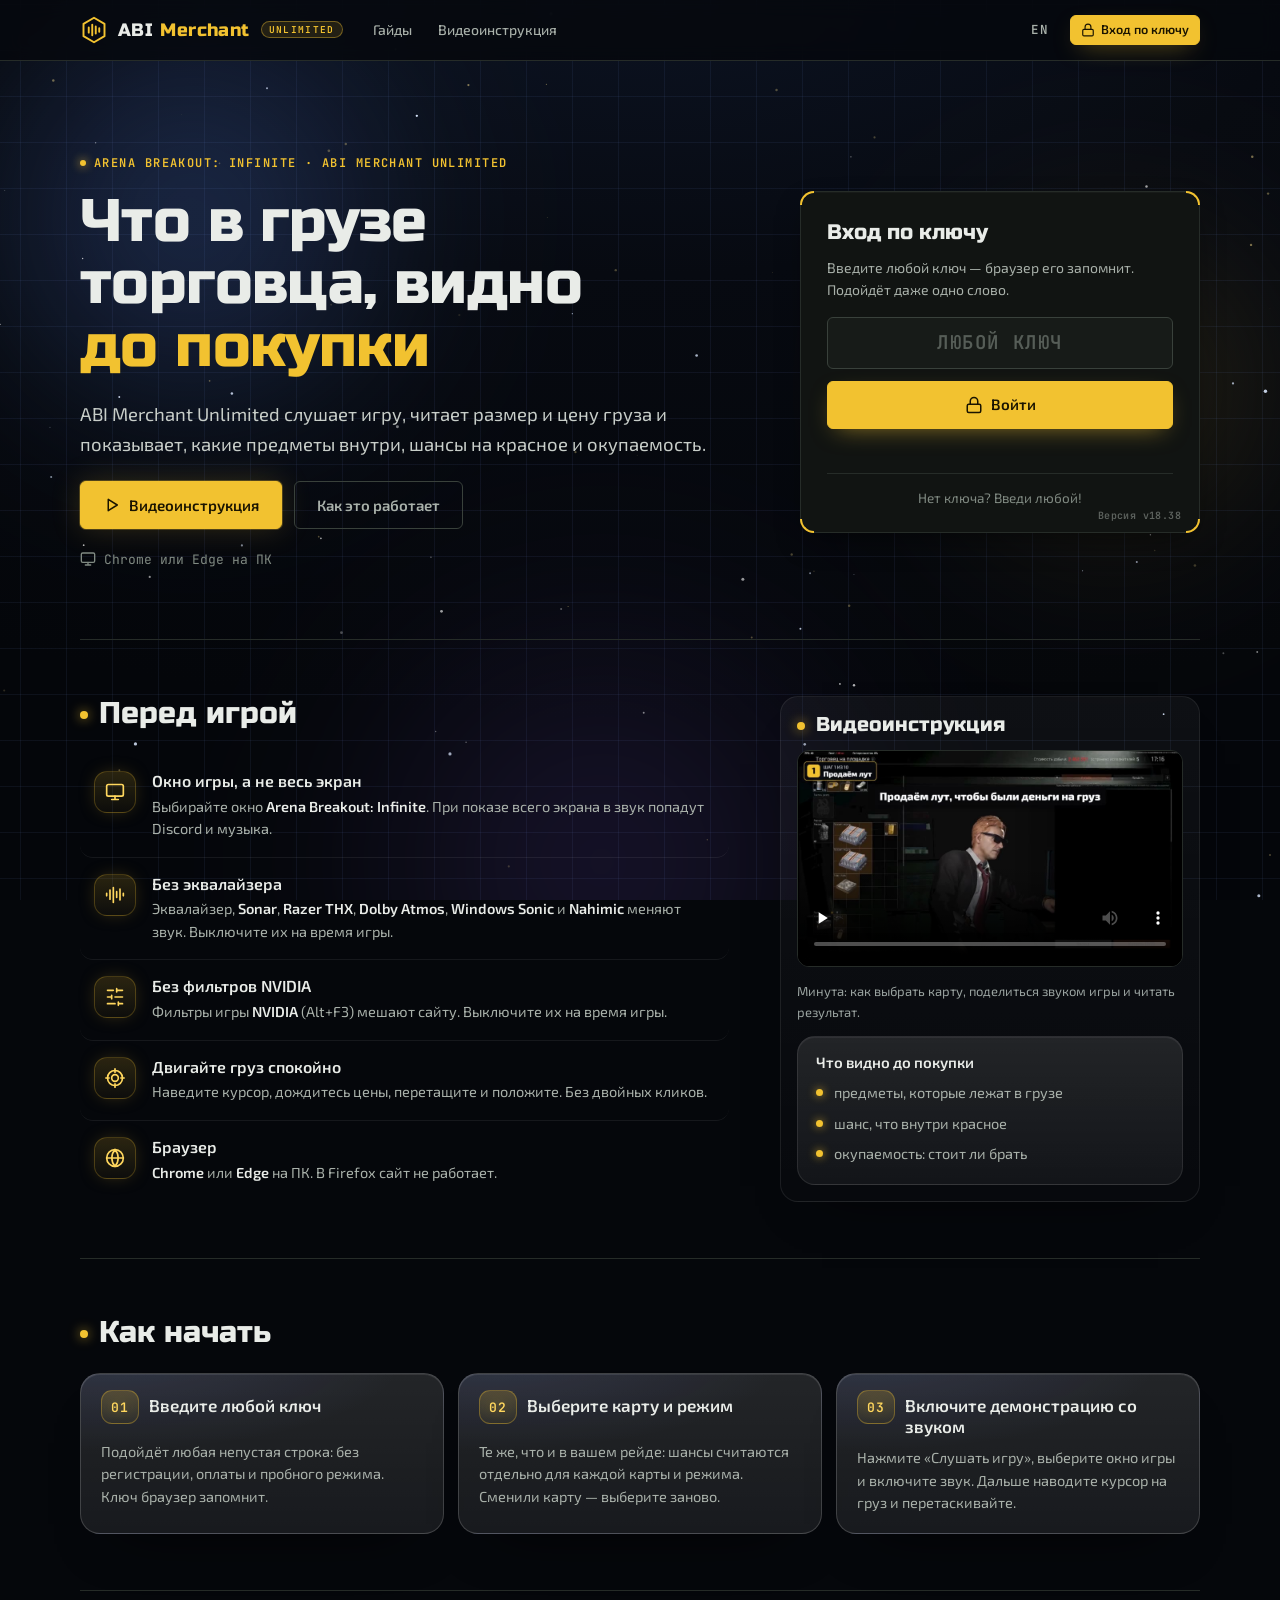
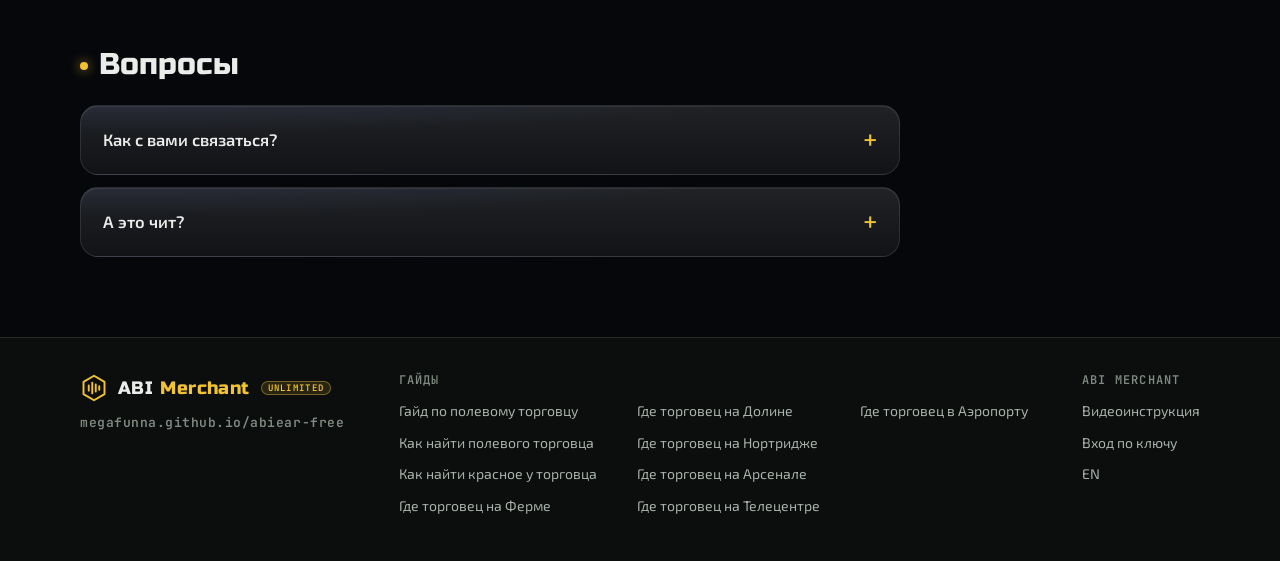
==== commit 690d5710: "v18.38 — «Перед игрой» выше «Как начать» Подготовка (какое окно делить, без эквалайзера и фильтров N" ====
--- a/gate.html
+++ b/gate.html
@@ -76,10 +76,7 @@
 </div>
 </section>
 
-<section class="s-sec" aria-labelledby="steps">
-  <h2 class="s-h2" id="steps" data-en="Getting started">Как начать</h2>
-  <ol class="s-steps"><li><span class="s-num">01</span><h3 data-en="Enter any key">Введите любой ключ</h3><p data-en="Any non-empty string works — no sign-up, no payment and no trial. The browser remembers it.">Подойдёт любая непустая строка: без регистрации, оплаты и пробного режима. Ключ браузер запомнит.</p></li><li><span class="s-num">02</span><h3 data-en="Pick the map and mode">Выберите карту и режим</h3><p data-en="The same map and mode as your raid — the odds are counted for each of them separately. Switch the map — pick it again.">Те же, что и в вашем рейде: шансы считаются отдельно для каждой карты и режима. Сменили карту — выберите заново.</p></li><li><span class="s-num">03</span><h3 data-en="Share the screen with the sound on">Включите демонстрацию со звуком</h3><p data-en="Press “Listen to the game”, pick the game window and turn the sound on. Then hover a cargo and drag it.">Нажмите «Слушать игру», выберите окно игры и включите звук. Дальше наводите курсор на груз и перетаскивайте.</p></li></ol>
-</section>
+
 
 
 
@@ -103,6 +100,10 @@
       </ul>
     </div>
   </section>
+</section>
+    <section class="s-sec" aria-labelledby="steps">
+  <h2 class="s-h2" id="steps" data-en="Getting started">Как начать</h2>
+  <ol class="s-steps"><li><span class="s-num">01</span><h3 data-en="Enter any key">Введите любой ключ</h3><p data-en="Any non-empty string works — no sign-up, no payment and no trial. The browser remembers it.">Подойдёт любая непустая строка: без регистрации, оплаты и пробного режима. Ключ браузер запомнит.</p></li><li><span class="s-num">02</span><h3 data-en="Pick the map and mode">Выберите карту и режим</h3><p data-en="The same map and mode as your raid — the odds are counted for each of them separately. Switch the map — pick it again.">Те же, что и в вашем рейде: шансы считаются отдельно для каждой карты и режима. Сменили карту — выберите заново.</p></li><li><span class="s-num">03</span><h3 data-en="Share the screen with the sound on">Включите демонстрацию со звуком</h3><p data-en="Press “Listen to the game”, pick the game window and turn the sound on. Then hover a cargo and drag it.">Нажмите «Слушать игру», выберите окно игры и включите звук. Дальше наводите курсор на груз и перетаскивайте.</p></li></ol>
 </section>
 
 
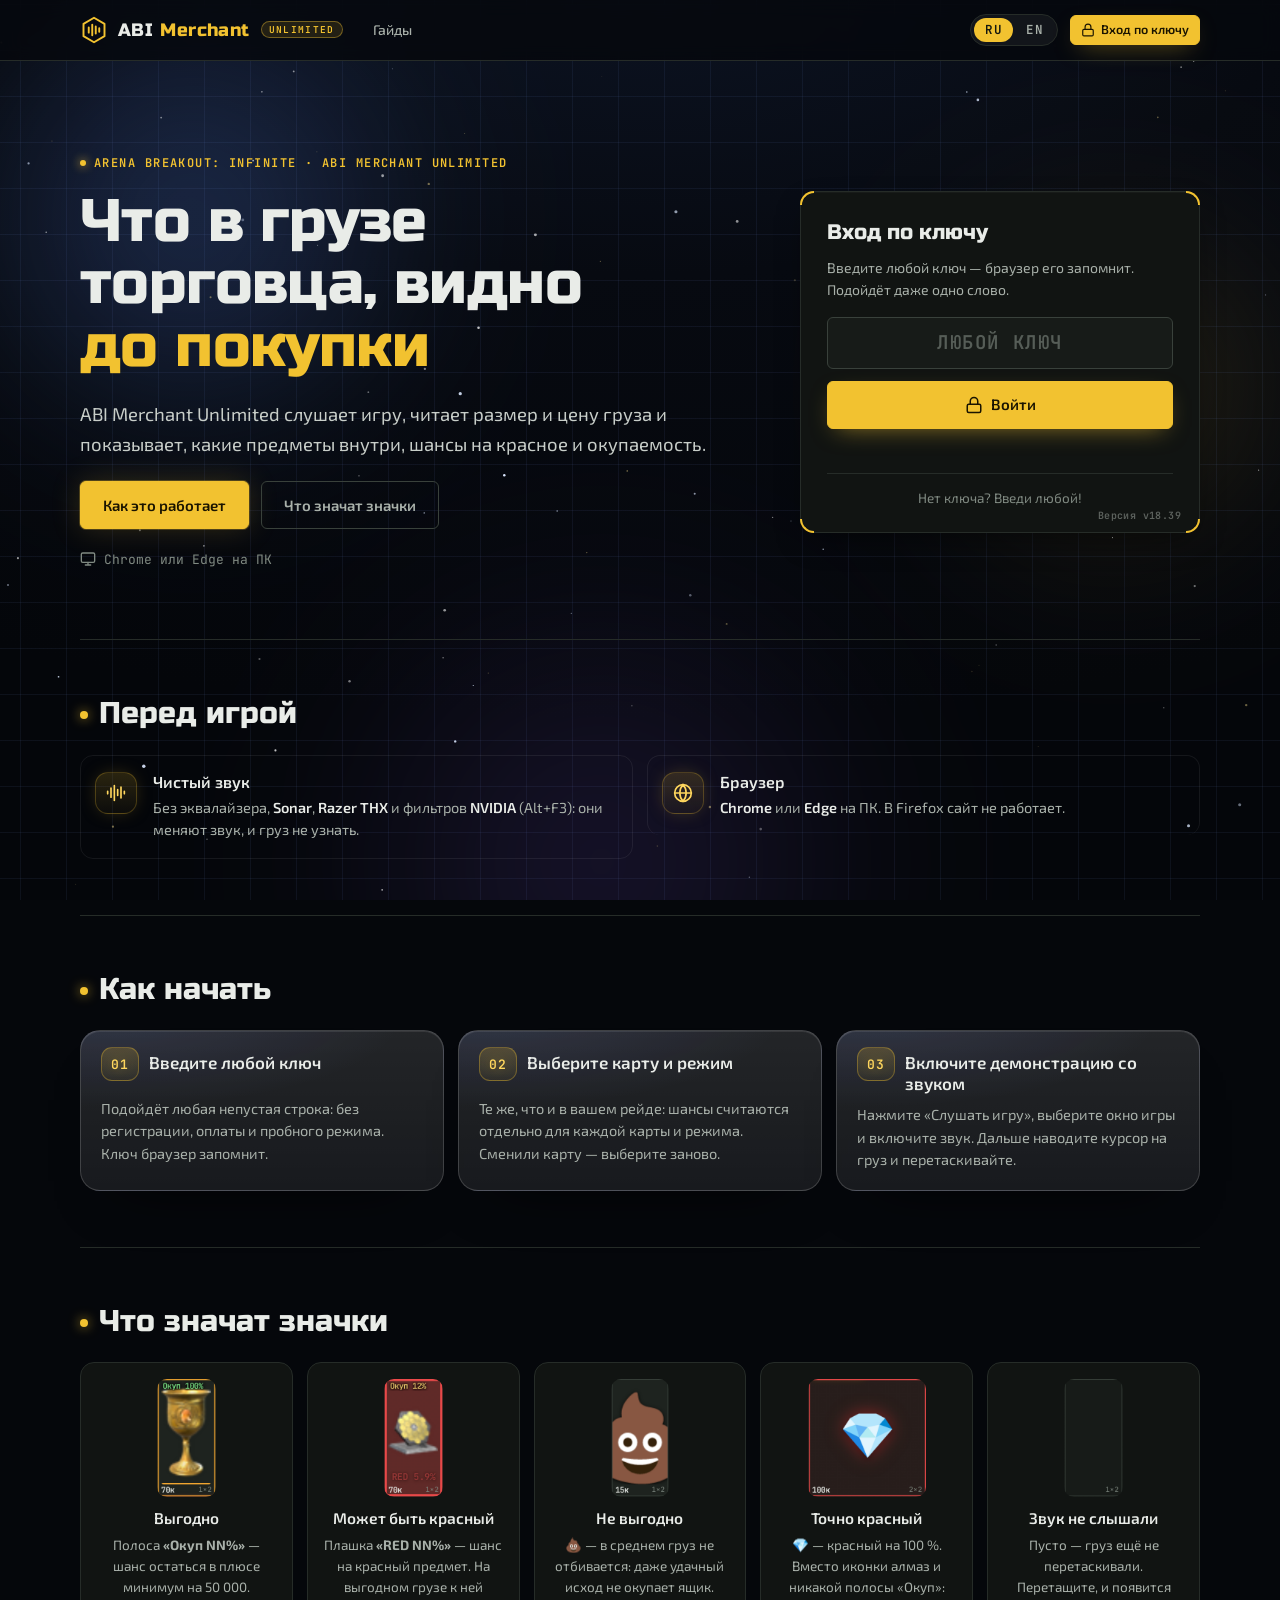
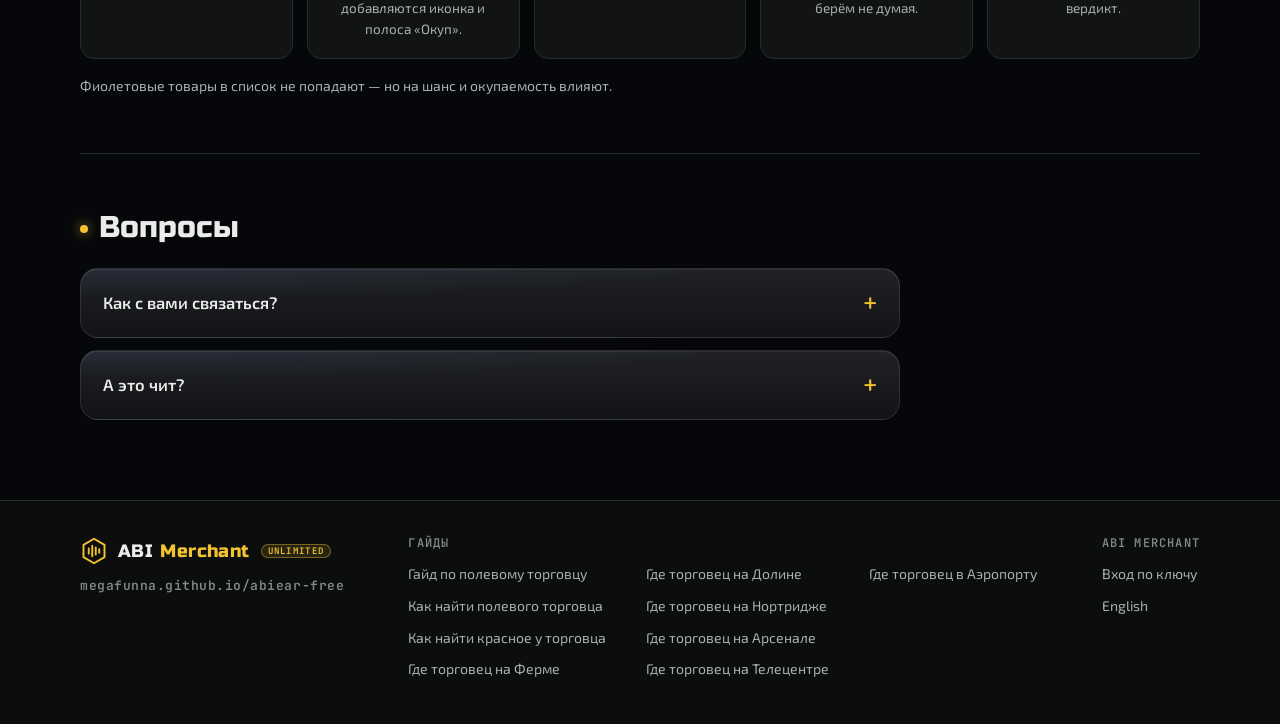
==== commit ac245e28: "v18.39 — язык без перезагрузки, легенда значков вместо видео, новое og-превью 1. Переключатель RU/EN" ====
--- a/gate.html
+++ b/gate.html
@@ -5,13 +5,13 @@
   <meta name="viewport" content="width=device-width, initial-scale=1">
   <meta name="robots" content="index, follow, max-image-preview:large">
   <title data-en="ABI Merchant UNLIMITED">ABI Merchant UNLIMITED</title>
-  <meta name="description" content="Показывает, какие предметы лежат в грузе у полевого торговца в Arena Breakout: Infinite: состав, шанс на красное и окупаемость — до покупки. Работает прямо в браузере.">
+  <meta name="description" content="Читает звук, размер и цену груза у торговца в Arena Breakout: Infinite: состав, шанс на красное и окупаемость — до покупки. Работает прямо в браузере.">
   <meta property="og:type" content="website">
   <meta property="og:site_name" content="ABI Merchant UNLIMITED">
   <meta property="og:locale" content="ru_RU">
   <meta property="og:url" content="https://megafunna.github.io/abiear-free/gate.html">
   <meta property="og:title" content="Что в грузе торговца, видно до покупки | ABI Merchant UNLIMITED">
-  <meta property="og:description" content="Показывает, какие предметы лежат в грузе у полевого торговца в Arena Breakout: Infinite: состав, шанс на красное и окупаемость — до покупки. Работает прямо в браузере.">
+  <meta property="og:description" content="Читает звук, размер и цену груза у торговца в Arena Breakout: Infinite: состав, шанс на красное и окупаемость — до покупки. Работает прямо в браузере.">
   <meta property="og:image" content="https://megafunna.github.io/abiear-free/og/og-main.png">
   <meta property="og:image:width" content="1200">
   <meta property="og:image:height" content="630">
@@ -20,7 +20,7 @@
   <meta property="og:image:alt" content="Что в грузе торговца, видно до покупки">
   <meta name="twitter:card" content="summary_large_image">
   <meta name="twitter:title" content="Что в грузе торговца, видно до покупки | ABI Merchant UNLIMITED">
-  <meta name="twitter:description" content="Показывает, какие предметы лежат в грузе у полевого торговца в Arena Breakout: Infinite: состав, шанс на красное и окупаемость — до покупки. Работает прямо в браузере.">
+  <meta name="twitter:description" content="Читает звук, размер и цену груза у торговца в Arena Breakout: Infinite: состав, шанс на красное и окупаемость — до покупки. Работает прямо в браузере.">
   <meta name="twitter:image" content="https://megafunna.github.io/abiear-free/og/og-main.png">
   <meta name="theme-color" content="#0b0d0c">
   <link rel="icon" href="data:image/svg+xml,%3Csvg xmlns='http://www.w3.org/2000/svg' viewBox='0 0 32 32'%3E%3Cpath d='M16 2 28 9v14l-12 7-12-7V9z' fill='%230b0d0c' stroke='%23f2c230' stroke-width='2.5'/%3E%3Cpath d='M10 13v6M14 10v12M18 12v8M22 14v4' stroke='%23f2c230' stroke-width='2.5' stroke-linecap='round'/%3E%3C/svg%3E">
@@ -40,9 +40,8 @@
   <a class="brand" href="gate.html"><svg class="brand-mark" viewBox="0 0 32 32" aria-hidden="true"><path d="M16 2 28 9v14l-12 7-12-7V9z" fill="none" stroke="currentColor" stroke-width="2.2" stroke-linejoin="round"/><path d="M10 13v6M14 10v12M18 12v8M22 14v4" stroke="currentColor" stroke-width="2.2" stroke-linecap="round"/></svg><span class="brand-name">ABI <b>Merchant</b> <span class="brand-suffix">Unlimited</span></span></a>
   <nav class="s-links" aria-label="Гайды" data-en-aria-label="Guides">
     <a href="pages/gajd-po-torgovcu.html" data-en="Guides" data-en="Guides">Гайды</a>
-    <a href="#" data-guide data-en="Video guide">Видеоинструкция</a>
   </nav>
-  <button class="s-lang" type="button" data-lang-switch>EN</button>
+  <button class="s-lang" type="button" data-lang-switch title="Сменить язык / Switch language"><span data-lang="ru">RU</span><span data-lang="en">EN</span></button>
   <a class="btn small primary s-signin" href="#signin"><svg class="i" viewBox="0 0 24 24" aria-hidden="true"><rect width="18" height="11" x="3" y="11" rx="2"/><path d="M7 11V7a5 5 0 0 1 10 0v4"/></svg><span data-en="Sign in with key">Вход по ключу</span></a>
 </div></header>
 <main class="s-main">
@@ -52,11 +51,8 @@
     <h1 data-en="What's in the merchant cargo — visible before you buy">Что в грузе торговца, видно <em>до покупки</em></h1>
     <p class="s-lead" data-en="ABI Merchant Unlimited listens to the game, reads the cargo size and price, and shows which items are inside, red odds and payback.">ABI Merchant Unlimited слушает игру, читает размер и цену груза и показывает, какие предметы внутри, шансы на красное и окупаемость.</p>
     <div class="s-cta">
-      <button class="btn primary lg" type="button" data-guide>
-        <svg class="i" viewBox="0 0 24 24" aria-hidden="true"><path d="M7 4.5v15l12-7.5z"/></svg>
-        <span data-en="Video guide">Видеоинструкция</span>
-      </button>
-      <a class="btn ghost lg" href="#steps" data-en="How it works">Как это работает</a>
+      <a class="btn primary lg" href="#steps" data-en="How it works">Как это работает</a>
+      <a class="btn ghost lg" href="#marks" data-en="What the marks mean">Что значат значки</a>
     </div>
     <p class="s-note" data-en="Chrome or Edge on PC"><svg class="i" viewBox="0 0 24 24" aria-hidden="true"><rect x="2" y="3" width="20" height="14" rx="2"/><path d="M8 21h8M12 17v4"/></svg>Chrome или Edge на ПК</p>
   </div>
@@ -80,26 +76,12 @@
 
 
 
-<section class="s-sec s-split">
+<section class="s-sec">
   <div>
     <h2 class="s-h2" data-en="Before you play">Перед игрой</h2>
-    <ul class="s-tips"><li><span class="s-tip-ic"><svg class="i" viewBox="0 0 24 24" aria-hidden="true"><rect x="2" y="3" width="20" height="14" rx="2"/><path d="M8 21h8M12 17v4"/></svg></span><div><h3 data-en="Game window, not the whole screen">Окно игры, а не весь экран</h3><p data-en="Pick the Arena Breakout: Infinite window. Sharing the whole screen pulls Discord and music into the sound.">Выбирайте окно <b>Arena Breakout: Infinite</b>. При показе всего экрана в звук попадут Discord и музыка.</p></div></li><li><span class="s-tip-ic"><svg class="i" viewBox="0 0 24 24" aria-hidden="true"><path d="M2 10v3M6 6v11M10 3v18M14 8v7M18 5v13M22 10v3"/></svg></span><div><h3 data-en="No equalizer">Без эквалайзера</h3><p data-en="An equalizer, Sonar, Razer THX, Dolby Atmos, Windows Sonic or Nahimic changes the sound. Turn them off while playing.">Эквалайзер, <b>Sonar</b>, <b>Razer THX</b>, <b>Dolby Atmos</b>, <b>Windows Sonic</b> и <b>Nahimic</b> меняют звук. Выключите их на время игры.</p></div></li><li><span class="s-tip-ic"><svg class="i" viewBox="0 0 24 24" aria-hidden="true"><path d="M21 4h-7M10 4H3M21 12h-9M8 12H3M21 20h-5M12 20H3M14 2v4M8 10v4M16 18v4"/></svg></span><div><h3 data-en="No NVIDIA filters">Без фильтров NVIDIA</h3><p data-en="In-game NVIDIA filters (Alt+F3) break the recognition. Turn them off while playing.">Фильтры игры <b>NVIDIA</b> (Alt+F3) мешают сайту. Выключите их на время игры.</p></div></li><li><span class="s-tip-ic"><svg class="i" viewBox="0 0 24 24" aria-hidden="true"><circle cx="12" cy="12" r="9"/><circle cx="12" cy="12" r="4"/><path d="M12 1v4M12 19v4M1 12h4M19 12h4"/></svg></span><div><h3 data-en="Drag the cargo calmly">Двигайте груз спокойно</h3><p data-en="Hover the cursor, wait for the price, then drag and drop. No double clicks.">Наведите курсор, дождитесь цены, перетащите и положите. Без двойных кликов.</p></div></li><li><span class="s-tip-ic"><svg class="i" viewBox="0 0 24 24" aria-hidden="true"><circle cx="12" cy="12" r="10"/><path d="M2 12h20M12 2a15 15 0 0 1 0 20M12 2a15 15 0 0 0 0 20"/></svg></span><div><h3 data-en="Browser">Браузер</h3><p data-en="Chrome or Edge on a PC. Firefox is not supported."><b>Chrome</b> или <b>Edge</b> на ПК. В Firefox сайт не работает.</p></div></li></ul>
+    <ul class="s-tips"><li><span class="s-tip-ic"><svg class="i" viewBox="0 0 24 24" aria-hidden="true"><path d="M2 10v3M6 6v11M10 3v18M14 8v7M18 5v13M22 10v3"/></svg></span><div><h3 data-en="Clean sound">Чистый звук</h3><p data-en="An equalizer, Sonar, Razer THX or NVIDIA filters (Alt+F3) changes the sound, so the cargo can't be recognized.">Без эквалайзера, <b>Sonar</b>, <b>Razer THX</b> и фильтров <b>NVIDIA</b> (Alt+F3): они меняют звук, и груз не узнать.</p></div></li><li><span class="s-tip-ic"><svg class="i" viewBox="0 0 24 24" aria-hidden="true"><circle cx="12" cy="12" r="10"/><path d="M2 12h20M12 2a15 15 0 0 1 0 20M12 2a15 15 0 0 0 0 20"/></svg></span><div><h3 data-en="Browser">Браузер</h3><p data-en="Chrome or Edge on a PC. Firefox is not supported."><b>Chrome</b> или <b>Edge</b> на ПК. В Firefox сайт не работает.</p></div></li></ul>
   </div>
-  <section class="s-finds" aria-label="Видеоинструкция">
-    <h2 class="s-h2" data-en="Video guide">Видеоинструкция</h2>
-    <video class="guide-video" controls playsinline preload="none" poster="video/poster-ru.jpg"
-           data-src-ru="video/instruction-ru.mp4" data-src-en="video/instruction-en.mp4"></video>
-    <p class="s-finds-note" data-en="One minute: how to pick the map, share the game sound and read the result.">
-      Минута: как выбрать карту, поделиться звуком игры и читать результат.</p>
-    <div class="s-finds-more">
-      <h3 data-en="What you see before buying">Что видно до покупки</h3>
-      <ul>
-        <li data-en="Which items are inside the cargo">предметы, которые лежат в грузе</li>
-        <li data-en="The chance of a red inside">шанс, что внутри красное</li>
-        <li data-en="Whether the cargo pays for itself">окупаемость: стоит ли брать</li>
-      </ul>
-    </div>
-  </section>
+  
 </section>
     <section class="s-sec" aria-labelledby="steps">
   <h2 class="s-h2" id="steps" data-en="Getting started">Как начать</h2>
@@ -108,7 +90,28 @@
 
 
 
-<section class="s-sec" aria-labelledby="faq">
+<section class="s-sec" aria-labelledby="marks">
+    <h2 class="s-h2" id="marks" data-en="What the marks mean">Что значат значки</h2>
+    <ul class="s-marks">
+      <li><img src="docs/screens/cell0.png" alt="Выгодно" data-en-alt="Profitable" width="79" height="159">
+        <h3 data-en="Profitable">Выгодно</h3>
+        <p data-en="The “Payback NN%” bar: the chance to end up at least 50k ahead.">Полоса <b>«Окуп NN%»</b> — шанс остаться в плюсе минимум на 50 000.</p></li>
+      <li><img src="docs/screens/cell1.png" alt="Может быть красный" data-en-alt="A red may be inside" width="79" height="159">
+        <h3 data-en="A red may be inside">Может быть красный</h3>
+        <p data-en="The “RED NN%” plate: the chance of a red item. On a profitable cargo it comes with the icon and the payback bar.">Плашка <b>«RED NN%»</b> — шанс на красный предмет. На выгодном грузе к ней добавляются иконка и полоса «Окуп».</p></li>
+      <li><img src="docs/screens/cell2.png" alt="Не выгодно" data-en-alt="Not profitable" width="79" height="159">
+        <h3 data-en="Not profitable">Не выгодно</h3>
+        <p data-en="On average the crate does not pay off — even a lucky drop loses money.">💩 — в среднем груз не отбивается: даже удачный исход не окупает ящик.</p></li>
+      <li><img src="docs/screens/cell3.png" alt="Точно красный" data-en-alt="Red for sure" width="159" height="159">
+        <h3 data-en="Red for sure">Точно красный</h3>
+        <p data-en="A red with 100% certainty: a diamond instead of the icon, no payback bar — take it.">💎 — красный на 100 %. Вместо иконки алмаз и никакой полосы «Окуп»: берём не думая.</p></li>
+      <li><img src="docs/screens/cell4.png" alt="Звук не слышали" data-en-alt="Sound not heard yet" width="79" height="159">
+        <h3 data-en="Sound not heard yet">Звук не слышали</h3>
+        <p data-en="Drag the cargo: the sound is what tells the program what is inside.">Пусто — груз ещё не перетаскивали. Перетащите, и появится вердикт.</p></li>
+    </ul>
+    <p class="s-marks-note" data-en="Purple items are not shown in the list — but they still count towards the odds and the payback.">Фиолетовые товары в список не попадают — но на шанс и окупаемость влияют.</p>
+  </section>
+    <section class="s-sec" aria-labelledby="faq">
   <h2 class="s-h2" id="faq" data-en="FAQ">Вопросы</h2>
   <div class="s-faq"><details><summary data-en="How do I contact you?">Как с вами связаться?</summary><p data-en="Discord _maks_2010._83479 — questions, bugs and ideas, write any time.">Discord: <code>_maks_2010._83479</code> — вопросы, баги и идеи. Пишите, отвечаю.</p></details><details><summary data-en="Is this a cheat?">А это чит?</summary><p data-en="No — not by how it works. It never reads the game memory or files and never touches the game process: it gets exactly what you see and hear — the game window picture (like OBS) and the sound (like Discord). No hidden information like enemy positions or other players' bags: it only counts faster than you would in your head.<br><br>The official prohibited software list for Arena Breakout: Infinite covers DMA devices, macros and debuggers (Cheat Engine, x96dbg and the like). This helper is a plain browser tab and fits none of those. The developer also lists frame-capture tools (RenderDoc, Nsight) as not recommended — those hook into the game's own graphics, which is not our case.<br><br>In fairness: ACE is a kernel-level anti-cheat and bans are harsh (up to 10 years and by hardware), so nobody can give a 100% guarantee. Ban reports are about plug-ins, macros and EQ software — we found no case of a ban for a helper like this. The call is yours.">Нет — по методу. Программа не читает память и файлы игры и не лезет в её процесс: она получает ровно то, что видите и слышите вы, — картинку окна игры (как OBS) и звук (как Discord). Никакой скрытой информации, вроде чужих позиций или рюкзаков, она не даёт: только считает быстрее, чем вы в уме.<br><br>В официальном списке запрещённого софта Arena Breakout: Infinite — DMA-устройства, макросы и отладчики (Cheat Engine, x96dbg и подобное). Наш помощник — обычная вкладка браузера, ни под один пункт не подпадает. Отдельно разработчик не рекомендует софт захвата кадров (RenderDoc, Nsight): он перехватывает графику самой игры — это не наш случай.<br><br>Честно: античит ACE — ядровой, баны раздают жёстко (до 10 лет и по железу), поэтому стопроцентной гарантии не даст никто. В сводках банят за плагины, макросы и Eq-софт — случаев бана за помощники такого типа мы не нашли. Решение за вами.</p></details></div>
 </section>
@@ -117,7 +120,6 @@
   <div class="s-foot-brand"><a class="brand" href="gate.html"><svg class="brand-mark" viewBox="0 0 32 32" aria-hidden="true"><path d="M16 2 28 9v14l-12 7-12-7V9z" fill="none" stroke="currentColor" stroke-width="2.2" stroke-linejoin="round"/><path d="M10 13v6M14 10v12M18 12v8M22 14v4" stroke="currentColor" stroke-width="2.2" stroke-linecap="round"/></svg><span class="brand-name">ABI <b>Merchant</b> <span class="brand-suffix">Unlimited</span></span></a><p class="s-foot-domain">megafunna.github.io/abiear-free</p></div>
   <nav class="s-foot-col" aria-label="Гайды"><h2 data-en="Guides">Гайды</h2><div class="s-foot-guides"><a href="pages/gajd-po-torgovcu.html" data-en="Field Merchant guide">Гайд по полевому торговцу</a><a href="pages/kak-najti-torgovca.html" data-en="How to find the Field Merchant">Как найти полевого торговца</a><a href="pages/krasnoe-u-torgovca.html" data-en="How to get red items from the merchant">Как найти красное у торговца</a><a href="pages/torgovec/farm.html" data-en="Field Merchant on Farm">Где торговец на Ферме</a><a href="pages/torgovec/valley.html" data-en="Field Merchant on Valley">Где торговец на Долине</a><a href="pages/torgovec/northridge.html" data-en="Field Merchant on Northridge">Где торговец на Нортридже</a><a href="pages/torgovec/armory.html" data-en="Field Merchant on Armory">Где торговец на Арсенале</a><a href="pages/torgovec/tvstation.html" data-en="Field Merchant at TV Station">Где торговец на Телецентре</a><a href="pages/torgovec/airport.html" data-en="Field Merchant at Airport">Где торговец в Аэропорту</a></div></nav>
   <nav class="s-foot-col" aria-label="ABI Merchant Unlimited"><h2>ABI Merchant</h2>
-    <a href="#" data-guide data-en="Video guide">Видеоинструкция</a>
     <a href="#signin" data-en="Sign in with key">Вход по ключу</a>
     <a href="#" data-lang-switch>English</a>
   </nav>
@@ -125,7 +127,6 @@
 <script src="js/static-data.js"></script>
   <script src="js/static-boot.js"></script>
   <script src="js/gate-app.js"></script>
-<script src="js/guide.js"></script>
 <script>
   // космический фон: звёзды на канвасе. Тихий режим — если в системе включено
   // «уменьшить движение», рисуем один статичный кадр и не крутим анимацию.
@@ -180,15 +181,6 @@
     start();
   })();
 </script>
-<script>
-  // язык ролика в блоке видеоинструкции
-  (() => {
-    const v = document.querySelector(".guide-video");
-    if (!v) return;
-    const en = document.documentElement.lang === "en";
-    v.src = en ? v.dataset.srcEn : v.dataset.srcRu;
-    v.poster = "video/poster-" + (en ? "en" : "ru") + ".jpg";
-  })();
-</script>
+
 </body>
 </html>
--- a/css/site.css
+++ b/css/site.css
@@ -330,9 +330,14 @@
 .s-soon { z-index: 2; }
 .s-modes li { background: rgba(255, 255, 255, 0.07); border: 1px solid rgba(255, 255, 255, 0.13); }
 
-/* советы: иконка в светящемся квадрате, строка подсвечивается */
+/* советы: иконка в светящемся квадрате, строка подсвечивается.
+   Секция теперь на всю ширину, поэтому советы встают в ряд, а не столбиком */
+.s-tips {
+  display: grid; grid-template-columns: repeat(auto-fit, minmax(320px, 1fr));
+  gap: 14px; align-items: start;
+}
 .s-tips li {
-  padding: 16px 14px; border-bottom: 1px solid rgba(255, 255, 255, 0.07);
+  padding: 16px 14px; border: 1px solid rgba(255, 255, 255, 0.07);
   border-radius: 13px; transition: background var(--t) var(--ease);
 }
 .s-tips li:first-child { padding-top: 16px; }
@@ -414,3 +419,33 @@
 .s-num { margin-bottom: 0; }
 .s-steps h3 { margin-bottom: 0; }
 .s-steps p { grid-column: 1 / -1; margin-top: 10px; }
+
+/* переключатель языка: таблетка RU | EN, текущий язык подсвечен */
+button.s-lang {
+  display: inline-flex; align-items: center; gap: 2px; padding: 3px;
+  background: rgba(255, 255, 255, 0.05); border: 1px solid var(--line);
+  border-radius: 999px; cursor: pointer;
+}
+button.s-lang span {
+  padding: 6px 11px 5px; border-radius: 999px;
+  font: 600 12.5px/1 var(--font-mono); letter-spacing: 0.04em; color: var(--text-2);
+  transition: color var(--t-fast), background var(--t-fast);
+}
+html[lang="ru"] .s-lang [data-lang="ru"],
+html[lang="en"] .s-lang [data-lang="en"] { color: #14170f; background: var(--accent); }
+button.s-lang:hover { border-color: rgba(242, 194, 48, 0.35); }
+button.s-lang:hover span { color: var(--text); }
+html[lang="ru"] .s-lang:hover [data-lang="ru"],
+html[lang="en"] .s-lang:hover [data-lang="en"] { color: #14170f; }
+
+/* легенда: что значат отметки на грузах */
+.s-marks { list-style: none; margin: 0; padding: 0; display: grid;
+           grid-template-columns: repeat(5, minmax(0, 1fr)); gap: 14px; }
+.s-marks li { padding: 16px 14px 18px; text-align: center;
+              background: var(--surface); border: 1px solid var(--line); border-radius: var(--r-lg); }
+.s-marks img { display: block; margin: 0 auto 12px; height: 118px; width: auto; border-radius: 10px; }
+.s-marks h3 { font: 600 15.5px/1.25 var(--font-body); margin-bottom: 7px; }
+.s-marks p { font-size: 13.5px; color: var(--text-2); }
+.s-marks-note { margin-top: 16px; font-size: 14px; color: var(--text-2); }
+@media (max-width: 1000px) { .s-marks { grid-template-columns: repeat(3, minmax(0, 1fr)); } }
+@media (max-width: 560px)  { .s-marks { grid-template-columns: repeat(2, minmax(0, 1fr)); } }
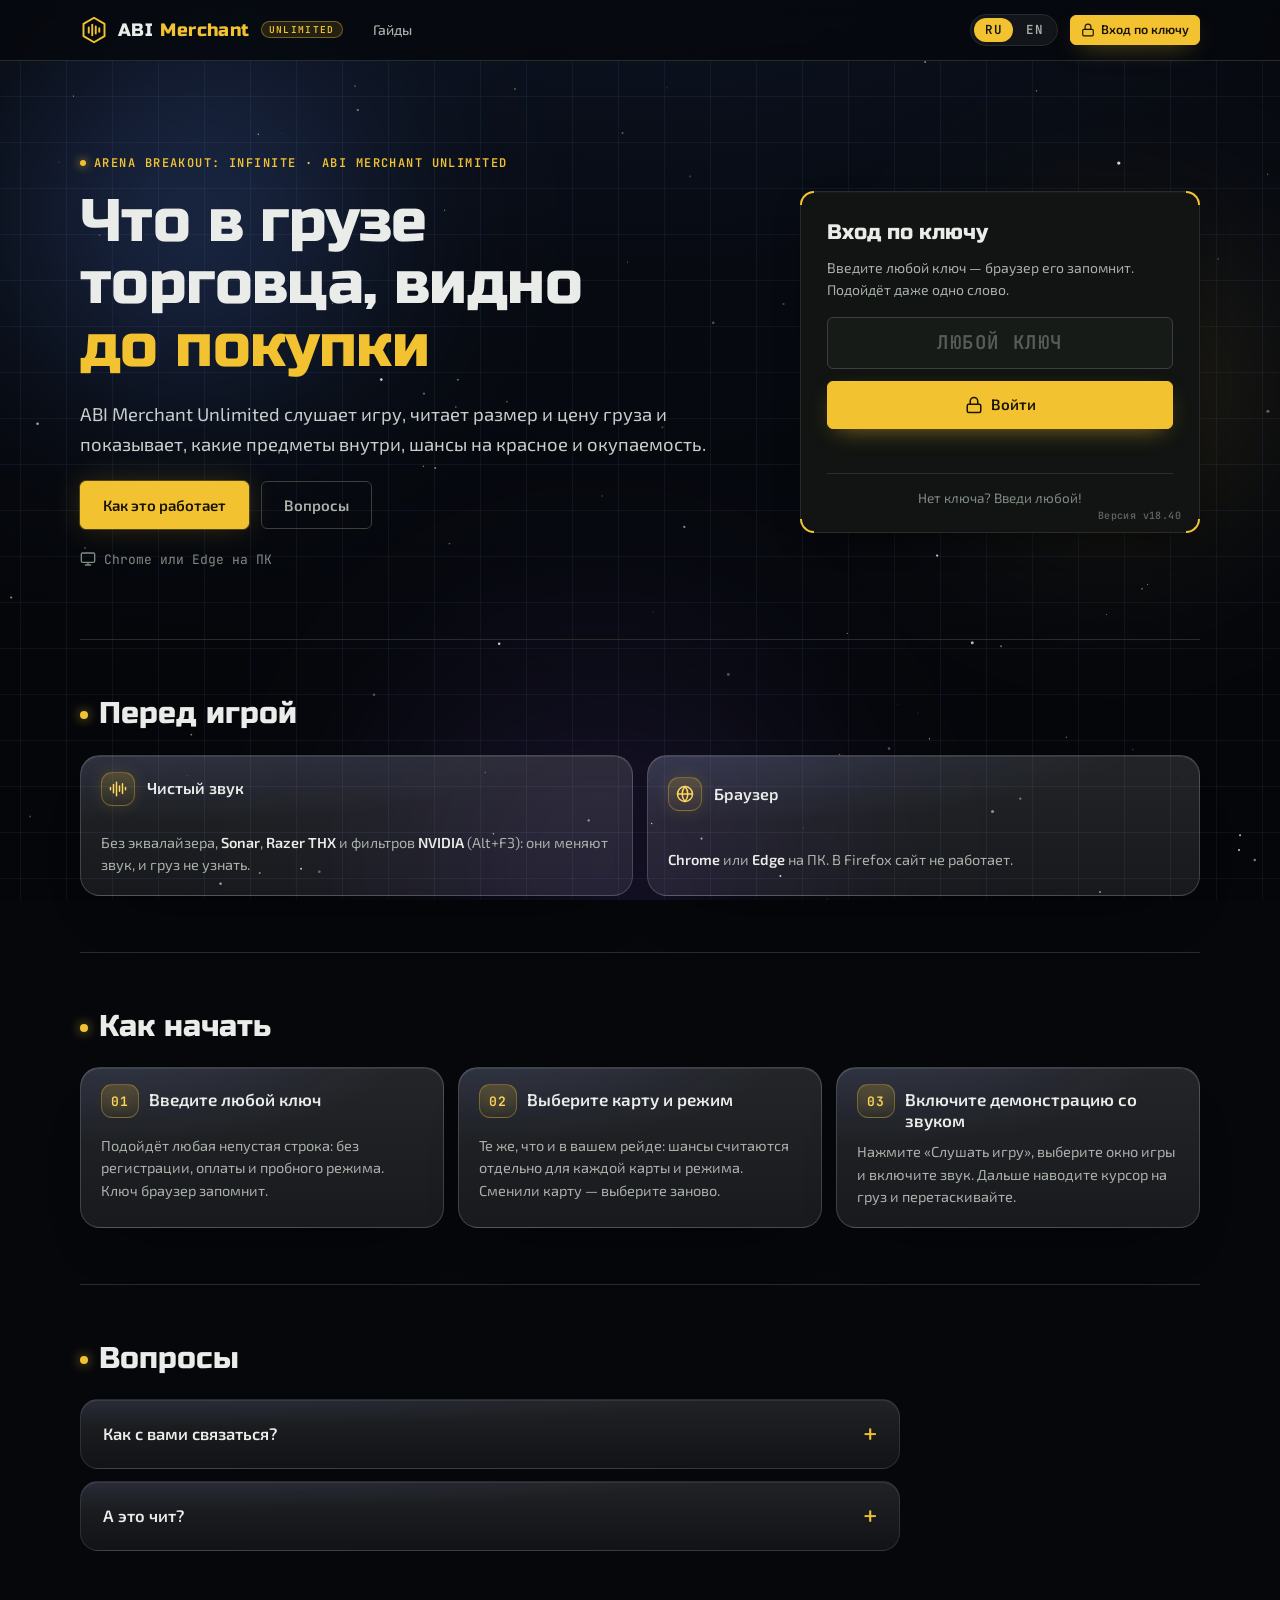
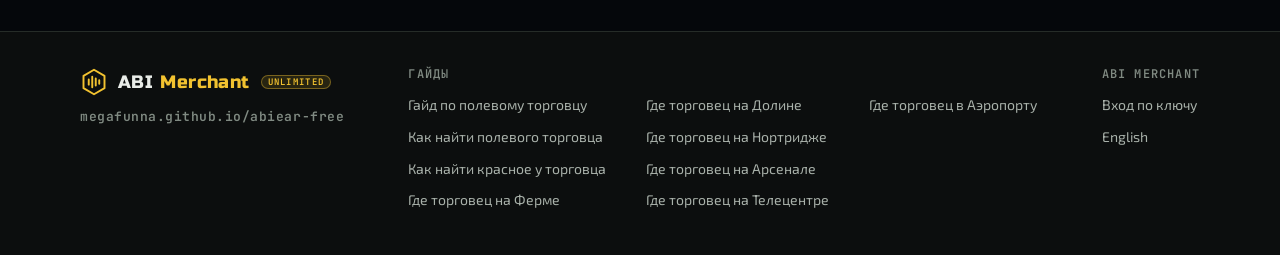
==== commit d6458564: "v18.40 — без легенды значков, «Перед игрой» как «Как начать», меню рабочей страницы 1. Блок «Что зна" ====
--- a/gate.html
+++ b/gate.html
@@ -52,7 +52,7 @@
     <p class="s-lead" data-en="ABI Merchant Unlimited listens to the game, reads the cargo size and price, and shows which items are inside, red odds and payback.">ABI Merchant Unlimited слушает игру, читает размер и цену груза и показывает, какие предметы внутри, шансы на красное и окупаемость.</p>
     <div class="s-cta">
       <a class="btn primary lg" href="#steps" data-en="How it works">Как это работает</a>
-      <a class="btn ghost lg" href="#marks" data-en="What the marks mean">Что значат значки</a>
+      <a class="btn ghost lg" href="#faq" data-en="FAQ" data-en="FAQ">Вопросы</a>
     </div>
     <p class="s-note" data-en="Chrome or Edge on PC"><svg class="i" viewBox="0 0 24 24" aria-hidden="true"><rect x="2" y="3" width="20" height="14" rx="2"/><path d="M8 21h8M12 17v4"/></svg>Chrome или Edge на ПК</p>
   </div>
@@ -79,7 +79,7 @@
 <section class="s-sec">
   <div>
     <h2 class="s-h2" data-en="Before you play">Перед игрой</h2>
-    <ul class="s-tips"><li><span class="s-tip-ic"><svg class="i" viewBox="0 0 24 24" aria-hidden="true"><path d="M2 10v3M6 6v11M10 3v18M14 8v7M18 5v13M22 10v3"/></svg></span><div><h3 data-en="Clean sound">Чистый звук</h3><p data-en="An equalizer, Sonar, Razer THX or NVIDIA filters (Alt+F3) changes the sound, so the cargo can't be recognized.">Без эквалайзера, <b>Sonar</b>, <b>Razer THX</b> и фильтров <b>NVIDIA</b> (Alt+F3): они меняют звук, и груз не узнать.</p></div></li><li><span class="s-tip-ic"><svg class="i" viewBox="0 0 24 24" aria-hidden="true"><circle cx="12" cy="12" r="10"/><path d="M2 12h20M12 2a15 15 0 0 1 0 20M12 2a15 15 0 0 0 0 20"/></svg></span><div><h3 data-en="Browser">Браузер</h3><p data-en="Chrome or Edge on a PC. Firefox is not supported."><b>Chrome</b> или <b>Edge</b> на ПК. В Firefox сайт не работает.</p></div></li></ul>
+    <ul class="s-tips"><li><span class="s-tip-ic"><svg class="i" viewBox="0 0 24 24" aria-hidden="true"><path d="M2 10v3M6 6v11M10 3v18M14 8v7M18 5v13M22 10v3"/></svg></span><h3 data-en="Clean sound">Чистый звук</h3><p data-en="An equalizer, Sonar, Razer THX or NVIDIA filters (Alt+F3) changes the sound, so the cargo can't be recognized.">Без эквалайзера, <b>Sonar</b>, <b>Razer THX</b> и фильтров <b>NVIDIA</b> (Alt+F3): они меняют звук, и груз не узнать.</p></li><li><span class="s-tip-ic"><svg class="i" viewBox="0 0 24 24" aria-hidden="true"><circle cx="12" cy="12" r="10"/><path d="M2 12h20M12 2a15 15 0 0 1 0 20M12 2a15 15 0 0 0 0 20"/></svg></span><h3 data-en="Browser">Браузер</h3><p data-en="Chrome or Edge on a PC. Firefox is not supported."><b>Chrome</b> или <b>Edge</b> на ПК. В Firefox сайт не работает.</p></li></ul>
   </div>
   
 </section>
@@ -90,28 +90,7 @@
 
 
 
-<section class="s-sec" aria-labelledby="marks">
-    <h2 class="s-h2" id="marks" data-en="What the marks mean">Что значат значки</h2>
-    <ul class="s-marks">
-      <li><img src="docs/screens/cell0.png" alt="Выгодно" data-en-alt="Profitable" width="79" height="159">
-        <h3 data-en="Profitable">Выгодно</h3>
-        <p data-en="The “Payback NN%” bar: the chance to end up at least 50k ahead.">Полоса <b>«Окуп NN%»</b> — шанс остаться в плюсе минимум на 50 000.</p></li>
-      <li><img src="docs/screens/cell1.png" alt="Может быть красный" data-en-alt="A red may be inside" width="79" height="159">
-        <h3 data-en="A red may be inside">Может быть красный</h3>
-        <p data-en="The “RED NN%” plate: the chance of a red item. On a profitable cargo it comes with the icon and the payback bar.">Плашка <b>«RED NN%»</b> — шанс на красный предмет. На выгодном грузе к ней добавляются иконка и полоса «Окуп».</p></li>
-      <li><img src="docs/screens/cell2.png" alt="Не выгодно" data-en-alt="Not profitable" width="79" height="159">
-        <h3 data-en="Not profitable">Не выгодно</h3>
-        <p data-en="On average the crate does not pay off — even a lucky drop loses money.">💩 — в среднем груз не отбивается: даже удачный исход не окупает ящик.</p></li>
-      <li><img src="docs/screens/cell3.png" alt="Точно красный" data-en-alt="Red for sure" width="159" height="159">
-        <h3 data-en="Red for sure">Точно красный</h3>
-        <p data-en="A red with 100% certainty: a diamond instead of the icon, no payback bar — take it.">💎 — красный на 100 %. Вместо иконки алмаз и никакой полосы «Окуп»: берём не думая.</p></li>
-      <li><img src="docs/screens/cell4.png" alt="Звук не слышали" data-en-alt="Sound not heard yet" width="79" height="159">
-        <h3 data-en="Sound not heard yet">Звук не слышали</h3>
-        <p data-en="Drag the cargo: the sound is what tells the program what is inside.">Пусто — груз ещё не перетаскивали. Перетащите, и появится вердикт.</p></li>
-    </ul>
-    <p class="s-marks-note" data-en="Purple items are not shown in the list — but they still count towards the odds and the payback.">Фиолетовые товары в список не попадают — но на шанс и окупаемость влияют.</p>
-  </section>
-    <section class="s-sec" aria-labelledby="faq">
+<section class="s-sec" aria-labelledby="faq">
   <h2 class="s-h2" id="faq" data-en="FAQ">Вопросы</h2>
   <div class="s-faq"><details><summary data-en="How do I contact you?">Как с вами связаться?</summary><p data-en="Discord _maks_2010._83479 — questions, bugs and ideas, write any time.">Discord: <code>_maks_2010._83479</code> — вопросы, баги и идеи. Пишите, отвечаю.</p></details><details><summary data-en="Is this a cheat?">А это чит?</summary><p data-en="No — not by how it works. It never reads the game memory or files and never touches the game process: it gets exactly what you see and hear — the game window picture (like OBS) and the sound (like Discord). No hidden information like enemy positions or other players' bags: it only counts faster than you would in your head.<br><br>The official prohibited software list for Arena Breakout: Infinite covers DMA devices, macros and debuggers (Cheat Engine, x96dbg and the like). This helper is a plain browser tab and fits none of those. The developer also lists frame-capture tools (RenderDoc, Nsight) as not recommended — those hook into the game's own graphics, which is not our case.<br><br>In fairness: ACE is a kernel-level anti-cheat and bans are harsh (up to 10 years and by hardware), so nobody can give a 100% guarantee. Ban reports are about plug-ins, macros and EQ software — we found no case of a ban for a helper like this. The call is yours.">Нет — по методу. Программа не читает память и файлы игры и не лезет в её процесс: она получает ровно то, что видите и слышите вы, — картинку окна игры (как OBS) и звук (как Discord). Никакой скрытой информации, вроде чужих позиций или рюкзаков, она не даёт: только считает быстрее, чем вы в уме.<br><br>В официальном списке запрещённого софта Arena Breakout: Infinite — DMA-устройства, макросы и отладчики (Cheat Engine, x96dbg и подобное). Наш помощник — обычная вкладка браузера, ни под один пункт не подпадает. Отдельно разработчик не рекомендует софт захвата кадров (RenderDoc, Nsight): он перехватывает графику самой игры — это не наш случай.<br><br>Честно: античит ACE — ядровой, баны раздают жёстко (до 10 лет и по железу), поэтому стопроцентной гарантии не даст никто. В сводках банят за плагины, макросы и Eq-софт — случаев бана за помощники такого типа мы не нашли. Решение за вами.</p></details></div>
 </section>
--- a/css/style.css
+++ b/css/style.css
@@ -154,21 +154,35 @@
 .nav-links a:hover { color: var(--text); background: var(--surface-2); }
 
 /* дискорды тестировщиков — сразу справа от названия */
-.nav-testers { display: inline-flex; align-items: center; gap: 6px; margin-left: 14px; margin-right: auto; white-space: nowrap; }
-.nav-testers-label { font: 600 10.5px/1 var(--font-mono); letter-spacing: 0.08em; text-transform: uppercase; color: var(--text-2); opacity: 0.75; }
-.nav-tester { font: 500 12px/1 var(--font-mono); color: var(--text-2); padding: 5px 8px; border: 1px solid var(--line); border-radius: var(--r-sm); background: var(--surface-2); }
-.nav-tester + .nav-tester { margin-left: -2px; }
+.nav-testers { display: inline-flex; align-items: center; gap: 8px; margin-left: 14px; margin-right: auto; white-space: nowrap; }
+.nav-testers-label { font: 600 10.5px/1 var(--font-mono); letter-spacing: 0.08em; text-transform: uppercase; color: var(--text-2); opacity: 0.7; }
+.nav-tester { font: 500 12px/1 var(--font-mono); color: var(--text-2); padding: 6px 11px 5px; border-radius: 999px;
+  border: 1px solid rgba(255, 255, 255, 0.13); background: rgba(255, 255, 255, 0.06); }
+.nav-tester + .nav-tester { margin-left: -4px; }
 @media (max-width: 860px) { .nav-testers-label { display: none; } }
 @media (max-width: 620px) { .nav-testers { display: none; } }
 
-.nav-lang { font: 600 12.5px/1 var(--font-mono); letter-spacing: 0.04em; }
-.nav-guide .i { fill: currentColor; }
 .nav-tg .i { fill: currentColor; stroke: none; }
 
-/* видеоинструкция (js/guide.js) */
-.map-dialog.guide-dialog { width: min(1040px, calc(100vw - 32px)); padding: 16px; }
-.guide-dialog .map-dialog-head { margin-bottom: 12px; }
-.guide-dialog video { display: block; width: 100%; aspect-ratio: 16 / 9; background: #000; border-radius: var(--r-sm); }
+/* меню рабочей страницы — та же стилистика, что и в шапке главной:
+   таблетка языка, плашки тестировщиков скруглённые, кнопки одной высоты */
+button.s-lang {
+  display: inline-flex; align-items: center; gap: 2px; padding: 3px;
+  background: rgba(255, 255, 255, 0.05); border: 1px solid var(--line);
+  border-radius: 999px; cursor: pointer;
+}
+button.s-lang span {
+  padding: 6px 11px 5px; border-radius: 999px;
+  font: 600 12.5px/1 var(--font-mono); letter-spacing: 0.04em; color: var(--text-2);
+  transition: color var(--t-fast), background var(--t-fast);
+}
+html[lang="ru"] .s-lang [data-lang="ru"],
+html[lang="en"] .s-lang [data-lang="en"] { color: #14170f; background: var(--accent); }
+button.s-lang:hover { border-color: rgba(242, 194, 48, 0.35); }
+button.s-lang:hover span { color: var(--text); }
+html[lang="ru"] .s-lang:hover [data-lang="ru"],
+html[lang="en"] .s-lang:hover [data-lang="en"] { color: #14170f; }
+.nav-logout { display: inline-grid; place-items: center; height: 32px; width: 34px; }
 /* Английская версия: текст подставляет js/i18n.js, до этого страницу не показываем. */
 html[data-i18n-pending] body { visibility: hidden; }
 
@@ -529,7 +543,7 @@
   .map-field { flex-basis: 100%; }
   .panel { padding: 16px; }
   .status { max-width: 52vw; }
-  .nav-guide span, .nav-tg span { display: none; }
+  .nav-tg span { display: none; }
   .hero-stats dd { font-size: 24px; }
   .callout { flex-direction: column; }
 }
--- a/css/site.css
+++ b/css/site.css
@@ -270,6 +270,7 @@
    Сетки и размеры колонок не трогаем — только фон, рамки, скругления, акценты.
    ========================================================================== */
 .s-steps li,
+.s-tips li,
 a.s-map,
 .s-cards a {
   background:
@@ -330,25 +331,26 @@
 .s-soon { z-index: 2; }
 .s-modes li { background: rgba(255, 255, 255, 0.07); border: 1px solid rgba(255, 255, 255, 0.13); }
 
-/* советы: иконка в светящемся квадрате, строка подсвечивается.
-   Секция теперь на всю ширину, поэтому советы встают в ряд, а не столбиком */
-.s-tips {
-  display: grid; grid-template-columns: repeat(auto-fit, minmax(320px, 1fr));
-  gap: 14px; align-items: start;
-}
+/* советы «Перед игрой» — один в один с карточками «Как начать»:
+   иконка там же, где номер шага, заголовок с ней в одну строку, текст под ними */
+.s-tips { display: grid; grid-template-columns: repeat(2, minmax(0, 1fr)); gap: 14px; }
 .s-tips li {
-  padding: 16px 14px; border: 1px solid rgba(255, 255, 255, 0.07);
-  border-radius: 13px; transition: background var(--t) var(--ease);
+  display: grid; grid-template-columns: auto minmax(0, 1fr); column-gap: 12px;
+  align-items: center; padding: 16px 20px 18px;
 }
 .s-tips li:first-child { padding-top: 16px; }
-.s-tips li:hover { background: rgba(255, 255, 255, 0.035); }
+.s-tips li:last-child { border-bottom: 1px solid rgba(255, 255, 255, 0.17); }
+.s-tips h3 { margin-bottom: 0; }
+.s-tips p { grid-column: 1 / -1; margin-top: 10px; }
 .s-tip-ic {
-  width: 42px; height: 42px; border-radius: 13px;
-  background: linear-gradient(180deg, rgba(242, 194, 48, 0.16), rgba(242, 194, 48, 0.04));
-  border: 1px solid rgba(242, 194, 48, 0.24);
+  width: 34px; height: 34px; border-radius: 11px; margin: 0;
+  background: linear-gradient(180deg, rgba(242, 194, 48, 0.2), rgba(242, 194, 48, 0.05));
+  border: 1px solid rgba(242, 194, 48, 0.32);
   color: var(--accent-2);
   box-shadow: 0 0 20px -8px rgba(242, 194, 48, 0.5);
 }
+.s-tip-ic .i { width: 18px; height: 18px; }
+@media (max-width: 760px) { .s-tips { grid-template-columns: 1fr; } }
 
 /* видеоблок рядом с советами — тем же стеклом */
 .s-finds {
@@ -437,15 +439,3 @@
 button.s-lang:hover span { color: var(--text); }
 html[lang="ru"] .s-lang:hover [data-lang="ru"],
 html[lang="en"] .s-lang:hover [data-lang="en"] { color: #14170f; }
-
-/* легенда: что значат отметки на грузах */
-.s-marks { list-style: none; margin: 0; padding: 0; display: grid;
-           grid-template-columns: repeat(5, minmax(0, 1fr)); gap: 14px; }
-.s-marks li { padding: 16px 14px 18px; text-align: center;
-              background: var(--surface); border: 1px solid var(--line); border-radius: var(--r-lg); }
-.s-marks img { display: block; margin: 0 auto 12px; height: 118px; width: auto; border-radius: 10px; }
-.s-marks h3 { font: 600 15.5px/1.25 var(--font-body); margin-bottom: 7px; }
-.s-marks p { font-size: 13.5px; color: var(--text-2); }
-.s-marks-note { margin-top: 16px; font-size: 14px; color: var(--text-2); }
-@media (max-width: 1000px) { .s-marks { grid-template-columns: repeat(3, minmax(0, 1fr)); } }
-@media (max-width: 560px)  { .s-marks { grid-template-columns: repeat(2, minmax(0, 1fr)); } }
